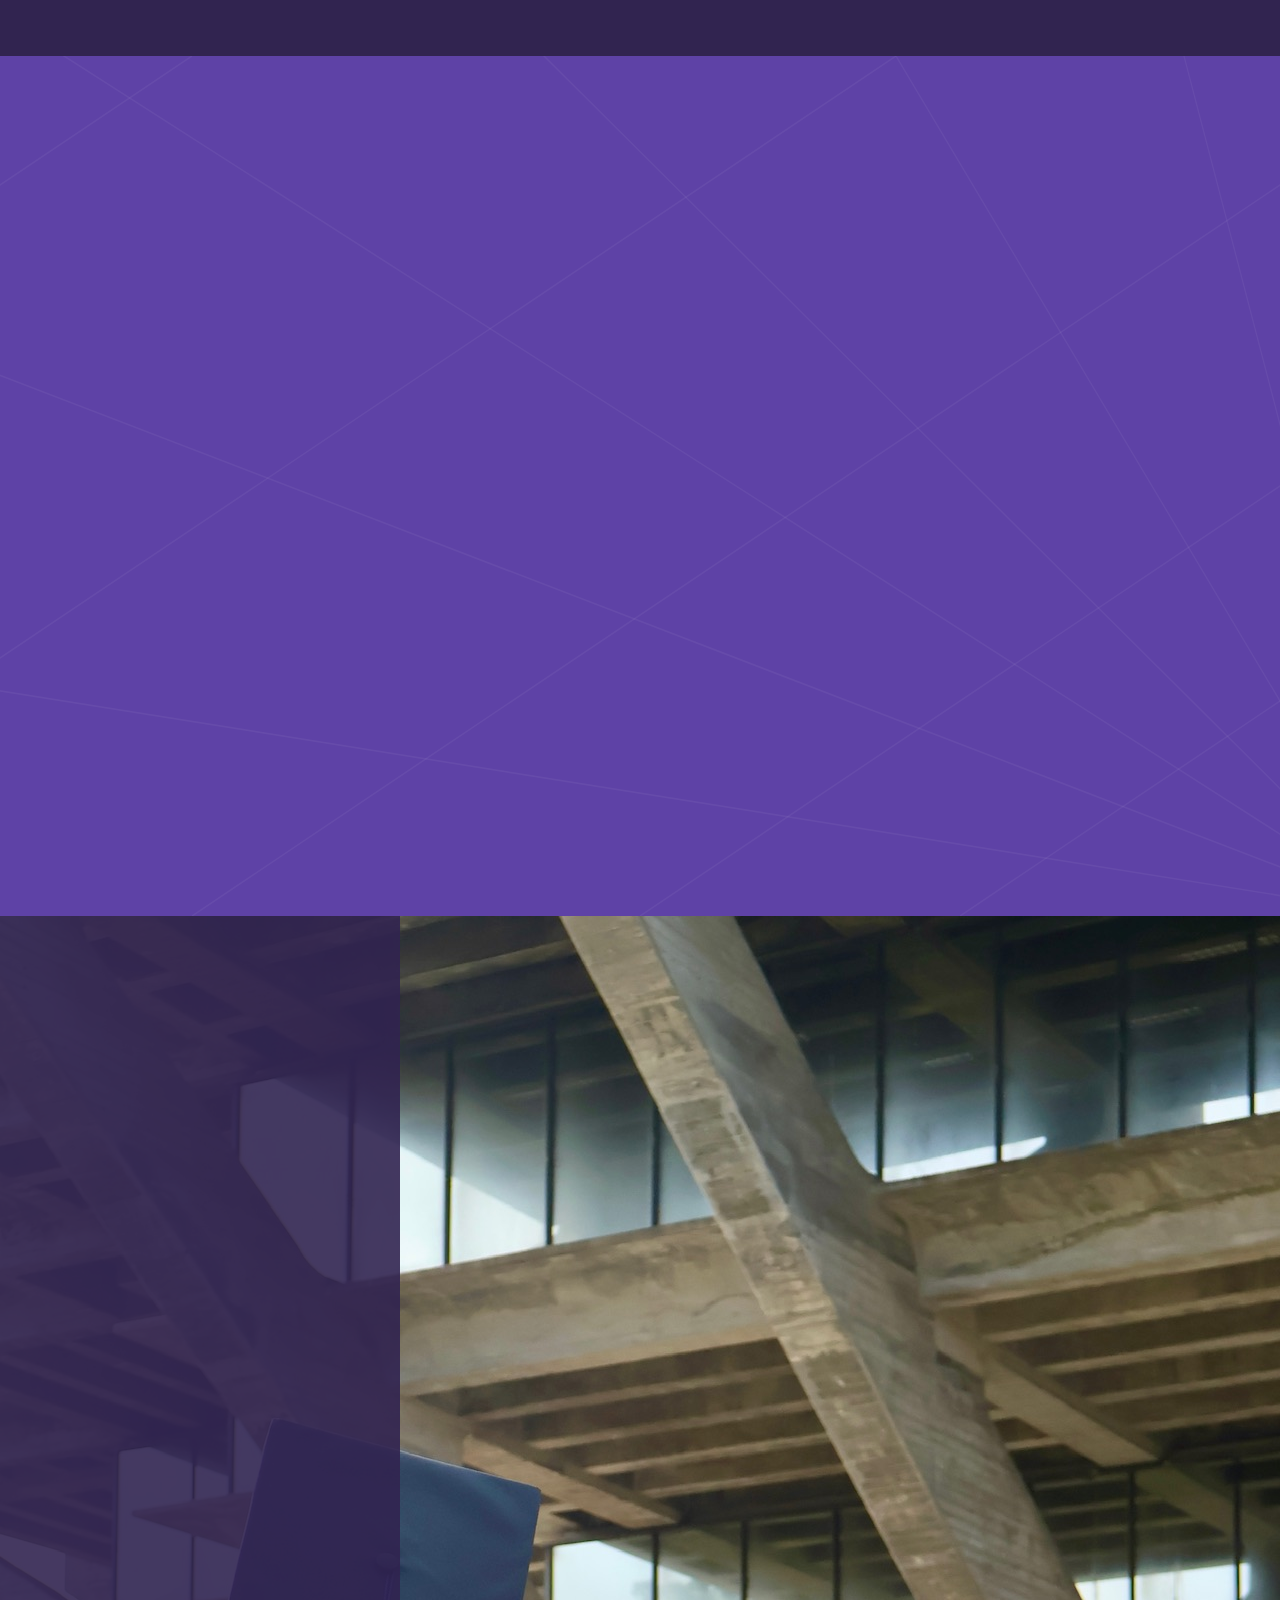
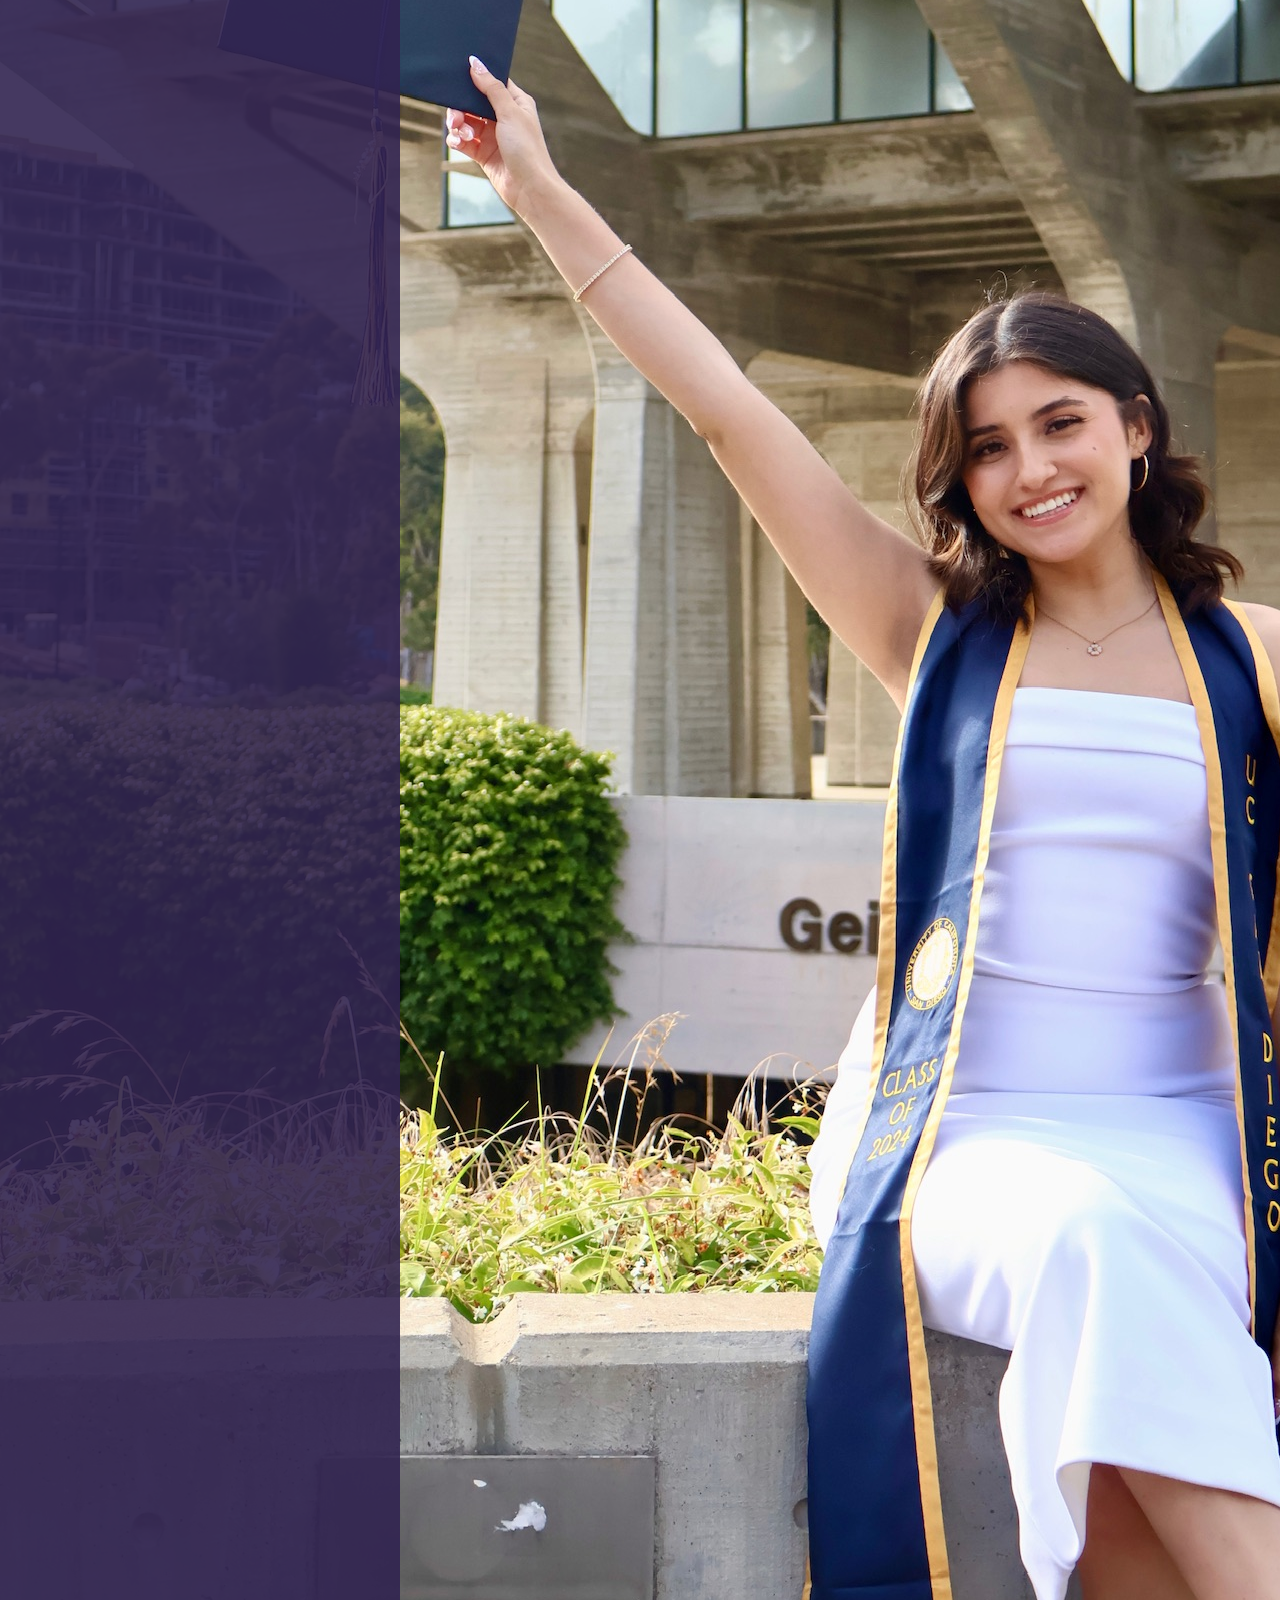
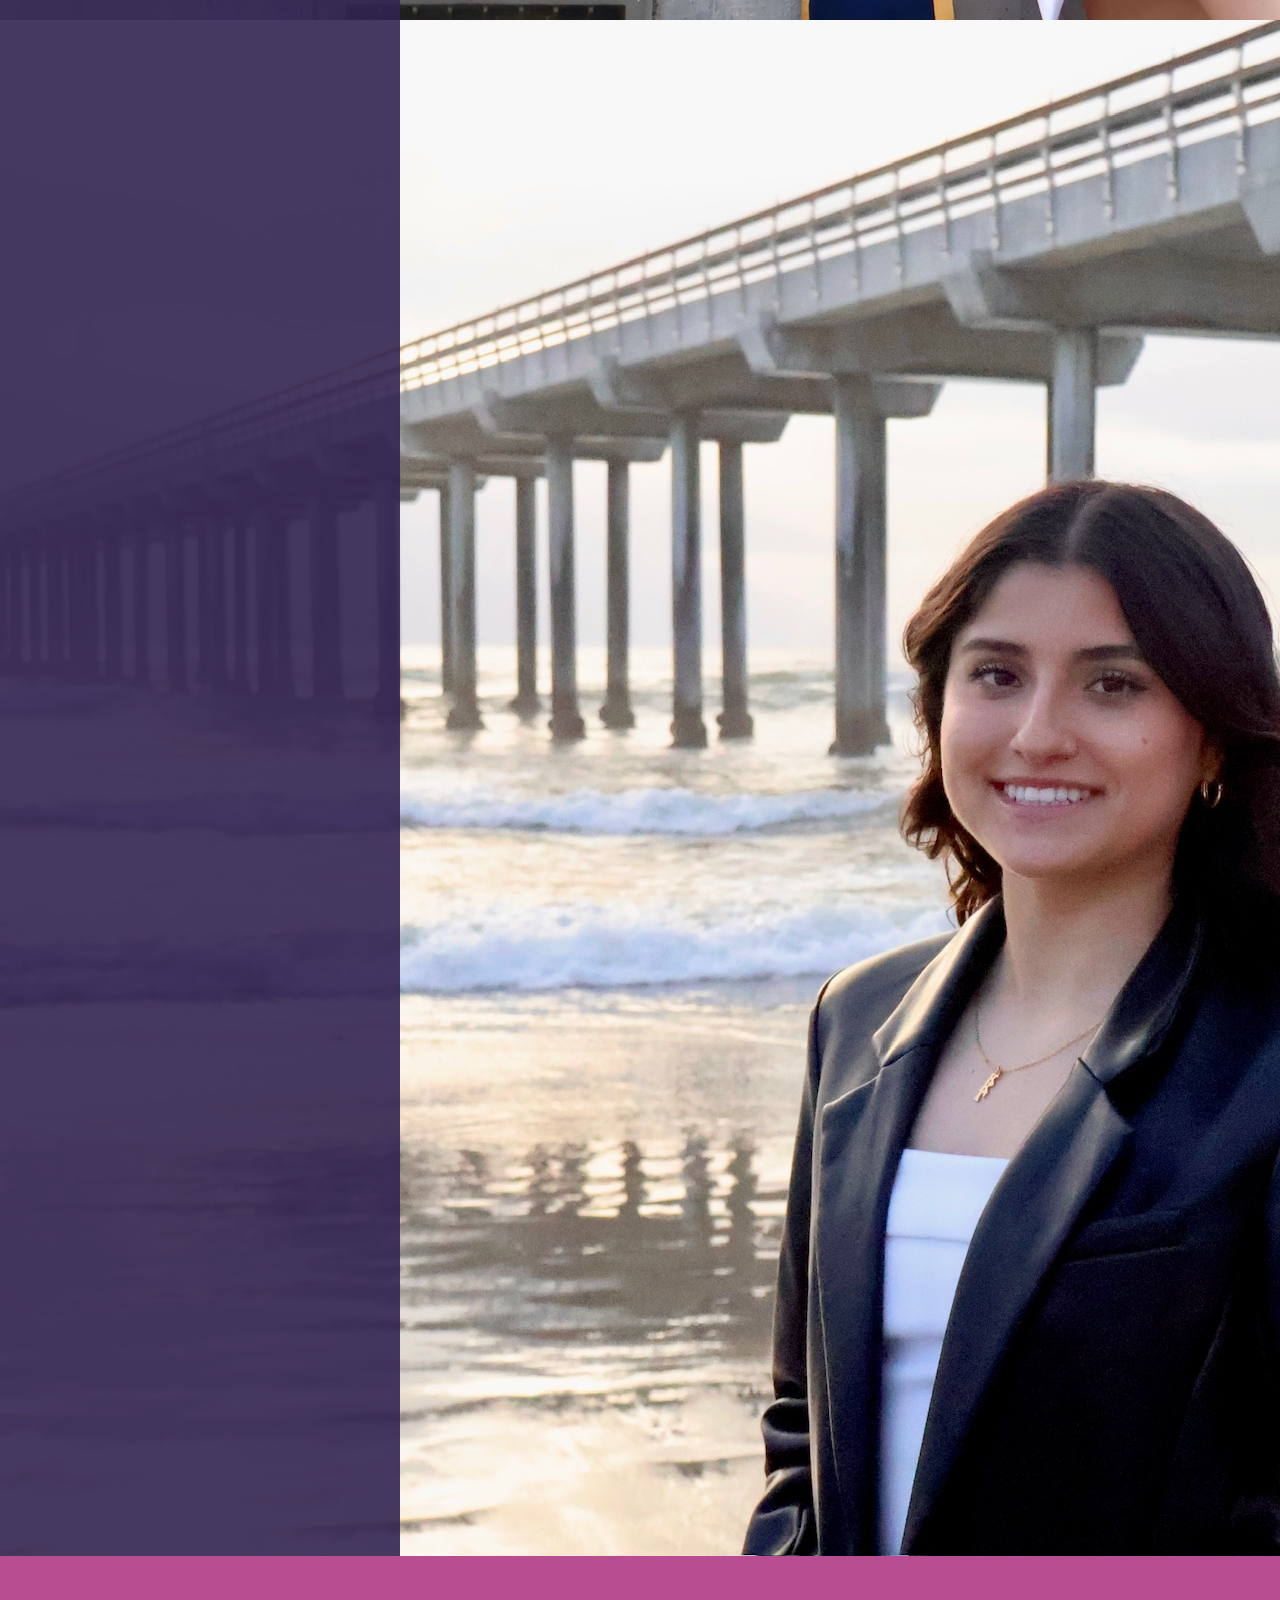
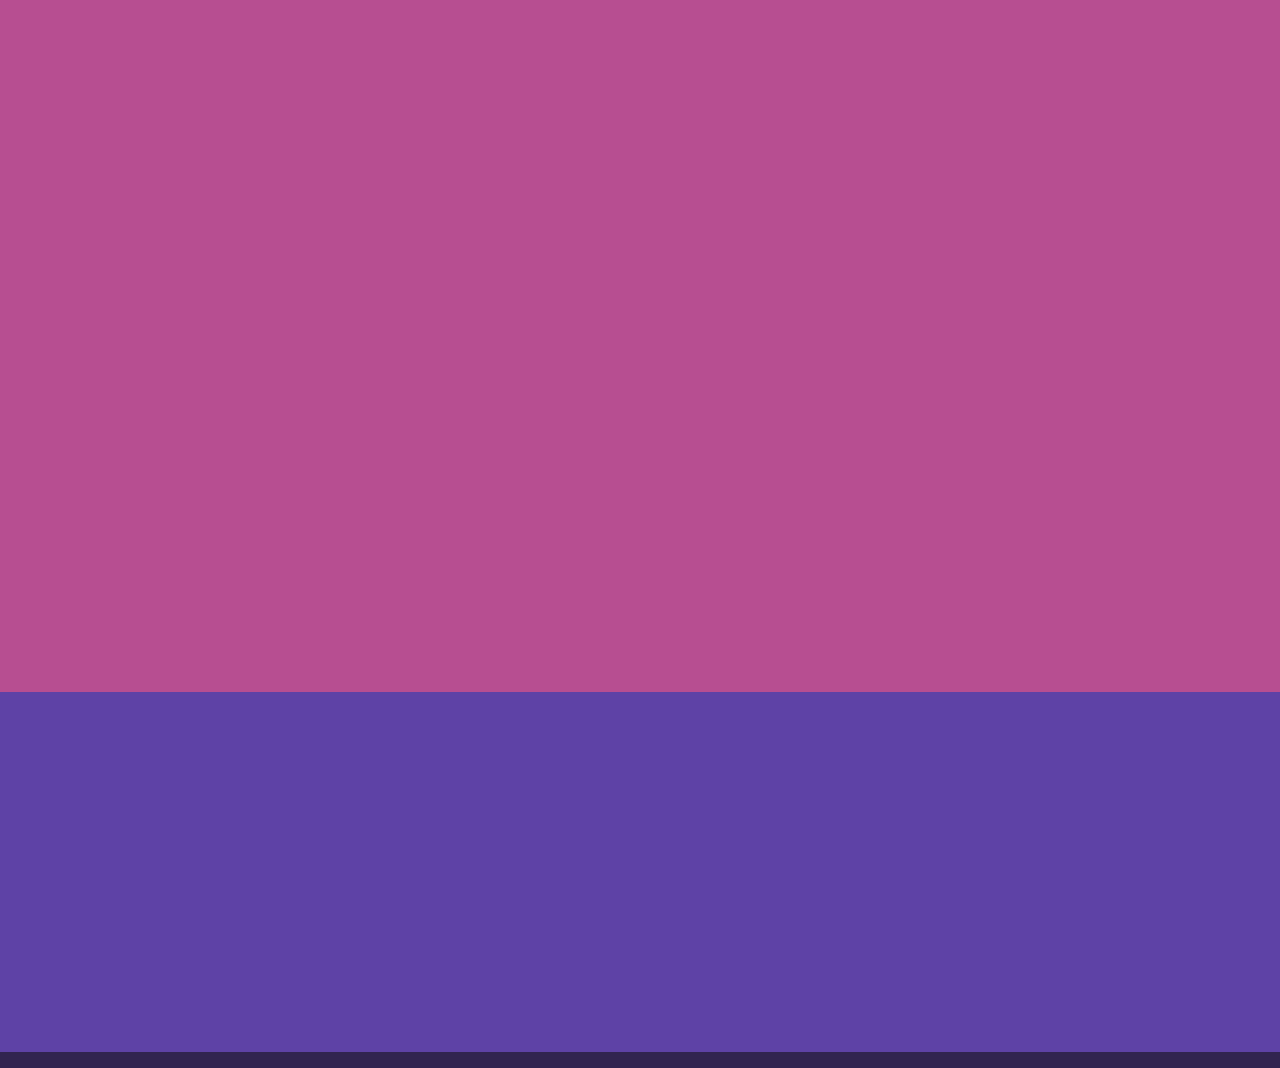
==== index.html @ 9085f6df "fixing animated bar" ====
<!DOCTYPE HTML>
<!--
	Hyperspace by HTML5 UP
	html5up.net | @ajlkn
	Free for personal and commercial use under the CCA 3.0 license (html5up.net/license)
-->
<html>
	<head>
		<title>Hyperspace by HTML5 UP</title>
		<meta charset="utf-8" />
		<meta name="viewport" content="width=device-width, initial-scale=1, user-scalable=no" />
		<link rel="stylesheet" href="assets/css/main.css" />
		<noscript><link rel="stylesheet" href="assets/css/noscript.css" /></noscript>
	</head>
	<body class="is-preload">

		<!-- Sidebar -->
			<section id="sidebar">
				<div class="inner">
					<nav>
						<ul>
							<li><a href="#intro">Hello!</a></li>
							<li><a href="#one">Get to know me!</a></li>
							<li><a href="#two">Projects</a></li>
							<li><a href="#three">Get in touch</a></li>
							
						</ul>
					</nav>
				</div>
			</section>

		<!-- Wrapper -->
			<div id="wrapper">

				<!-- Intro -->
					<!-- Intro -->
					<!-- Intro -->
					<section id="intro" class="wrapper style1 fullscreen fade-up">
						<div class="inner intro-content" style="display: flex; align-items: center; justify-content: space-between; flex-wrap: wrap;">
							<div class="intro-text" style="flex: 1; min-width: 300px; margin-right: 20px;">
								<h1 style="text-align: center; font-size: 2.5em; font-weight: bold; margin-bottom: 20px;">Melissa Santos</h1>
								<p style="font-size: 1.25em; text-align: center; margin-bottom: 20px;">Hi! I am a Software Engineer passionate about innovation and mentorship.</p>
								<blockquote style="font-style: italic; font-size: 1.1em; color: white; text-align: center; margin-bottom: 20px;">
									"The best way to predict the future is to invent it."
									<span style="display: block; font-weight: bold; margin-top: 10px;">- Alan Kay, Educator and Computing Engineer</span>
								</blockquote>
								<ul class="icons" style="display: flex; justify-content: center; gap: 20px;">
									<li><a href="https://github.com/melissaesantos" class="icon brands fa-github" target="_blank"><span class="label">GitHub</span></a></li>
									<li><a href="https://www.linkedin.com/in/melissaesantos" class="icon brands fa-linkedin-in" target="_blank"><span class="label">LinkedIn</span></a></li>

								</ul>
							</div>
							<div class="intro-image" style="flex: 1; min-width: 300px;">
								<!-- SVG Illustration from UnDraw -->
								<img src="images/coder.svg" alt="Custom Illustration" style="width: 100%; max-width: 400px; margin: 0 auto; display: block;" />
							</div>
						</div>
					</section>
					



				<!-- One -->
					<sect5ion id="one" class="wrapper style2 spotlights">
						<section>
							<a href="#" class="image"><img src="images/gradpic.JPG" alt="" data-position="center center" /></a>
							<div class="content">
								<div class="inner">
									<h2>About Me</h2>
									<p>Hello! I'm Melissa Santos, a recent graduate from UC San Diego with a B.S. in Computer Science and Mathematics.</p>
									<ul class="actions">
<!--LEARNMORE GENERIC PAGE-->
										<li><a href="AboutMe.html" class="button primary">Learn more</a></li>
									</ul>
								</div>
							</div>
						</section>
						<section>
							<a href="#" class="image"><img src="images/proff.JPG" alt="" data-position="top center" /></a>
							<div class="content">
								<div class="inner">
									<h2>Experience</h2>
									<p>All of these experiences have helped me become driven, highly-motivated and eager to pursue a career in Software Engineering.</p>
									<ul class="actions">
				<!--RESUME BUTTON HERE-->
										<!--We need to add the page where it needs to go -->
										<li><a href="action" class="button primary icon solid fa-download">Download my resume</a></li>
									</ul>
								</div>
							</div>
						</section>
						
					</section>

				<!-- Two -->
				<section id="projects" class="wrapper style3 fade-up">
					<div class="inner">
						<h1>Projects</h1>
						<p>I’m passionate about crafting innovative and user-friendly web applications that solve real-world problems. I’m always eager to explore new technologies and methodologies to stay at the forefront of web development, ensuring that my projects are built on the latest industry standards. Here are some of my recent projects:</p>
						<div class="projects-grid">
							<div class="project-box">
								<h3>CodeCards</h3>
								<div class="project-media">
									<!-- Replace with an image, SVG, or video -->
									<img src="path-to-your-image.svg" alt="CodeCards Project">
								</div>
								<h5>Next.js | React | Clerk | OpenAI API</h5>
								<!--<button class="dropdown-btn">More Details</button>-->
								<div class="dropdown-content">
									<p>FullStack SaaS application meant to help those preparing for exams and technical interviews by using AI to create custom flashcards.</p>
								</div>
							</div>
							<div class="project-box">
								<h3>UCSD ChatBot</h3>
								<div class="project-media">
									<!-- Replace with an image, SVG, or video -->
									<img src="path-to-your-image.svg" alt="UCSD ChatBot Project">
								</div>
								<h5>Next.js | React | AWS EC2 | OpenAI API</h5>
								
								<div class="dropdown-content">
									<p>Created a custom UC San Diego chatbot meant to help Tritons navigate the seas of the University.</p>
								</div>
							</div>
							<!-- Add more project boxes as needed -->
							<div class="project-box">
								<h3>UCSD ChatBot</h3>
								<div class="project-media">
									<!-- Replace with an image, SVG, or video -->
									<img src="path-to-your-image.svg" alt="UCSD ChatBot Project">
								</div>
								<h5>Next.js | React | AWS EC2 | OpenAI API</h5>
								
								<div class="dropdown-content">
									<p>Created a custom UC San Diego chatbot meant to help Tritons navigate the seas of the University.</p>
								</div>
							</div>
							<div class="project-box">
								<h3>UCSD ChatBot</h3>
								<div class="project-media">
									<!-- Replace with an image, SVG, or video -->
									<img src="path-to-your-image.svg" alt="UCSD ChatBot Project">
								</div>
								<h5>Next.js | React | AWS EC2 | OpenAI API</h5>
								
								<div class="dropdown-content">
									<p>Created a custom UC San Diego chatbot meant to help Tritons navigate the seas of the University.</p>
								</div>
							</div>
							<div class="project-box">
								<h3>UCSD ChatBot</h3>
								<div class="project-media">
									<!-- Replace with an image, SVG, or video -->
									<img src="path-to-your-image.svg" alt="UCSD ChatBot Project">
								</div>
								<h5>Next.js | React | AWS EC2 | OpenAI API</h5>
								
								<div class="dropdown-content">
									<p>Created a custom UC San Diego chatbot meant to help Tritons navigate the seas of the University.</p>
								</div>
							</div>
							<div class="project-box">
								<h3>UCSD ChatBot</h3>
								<div class="project-media">
									<!-- Replace with an image, SVG, or video -->
									<img src="path-to-your-image.svg" alt="UCSD ChatBot Project">
								</div>
								<h5>Next.js | React | AWS EC2 | OpenAI API</h5>
								
								<div class="dropdown-content">
									<p>Created a custom UC San Diego chatbot meant to help Tritons navigate the seas of the University.</p>
								</div>
							</div>
						</div>
						<ul class="actions">
							<li><a href="generic.html" class="button">Learn More</a></li>
						</ul>
					</div>
				</section>
				

				<!-- Three GITHUB AND LINKEDIN LINKS -->
					<section id="three" class="wrapper style1 fade-up">
						<div class="inner">
							<h2>Get in touch</h2> 
							<ul class="icons">
								<li><a href="https://github.com/melissaesantos" class="icon brands fa-github" target="_blank"><span class="label">GitHub</span></a></li>
								<li><a href="https://www.linkedin.com/in/your-profile" class="icon brands fa-linkedin-in" target="_blank"><span class="label">LinkedIn</span></a></li>

							
							</ul>
							
								<p>Thank you for your interest in getting in touch! <br> I value open communication and welcome any inquiries, feedback, or collaboration opportunities. Please do not hesitate
---- assets/css/main.css ----
@import url(fontawesome-all.min.css);

/*
	Hyperspace by HTML5 UP
	html5up.net | @ajlkn
	Free for personal and commercial use under the CCA 3.0 license (html5up.net/license)
*/

html, body, div, span, applet, object,
iframe, h1, h2, h3, h4, h5, h6, p, blockquote,
pre, a, abbr, acronym, address, big, cite,
code, del, dfn, em, img, ins, kbd, q, s, samp,
small, strike, strong, sub, sup, tt, var, b,
u, i, center, dl, dt, dd, ol, ul, li, fieldset,
form, label, legend, table, caption, tbody,
tfoot, thead, tr, th, td, article, aside,
canvas, details, embed, figure, figcaption,
footer, header, hgroup, menu, nav, output, ruby,
section, summary, time, mark, audio, video {
	margin: 0;
	padding: 0;
	border: 0;
	font-size: 100%;
	font: inherit;
	vertical-align: baseline;}

article, aside, details, figcaption, figure,
footer, header, hgroup, menu, nav, section {
	display: block;}

body {
	line-height: 1;
}

ol, ul {
	list-style: none;
}

blockquote, q {
	quotes: none;
}

	blockquote:before, blockquote:after, q:before, q:after {
		content: '';
		content: none;
	}

table {
	border-collapse: collapse;
	border-spacing: 0;
}

body {
	-webkit-text-size-adjust: none;
}

mark {
	background-color: transparent;
	color: inherit;
}

input::-moz-focus-inner {
	border: 0;
	padding: 0;
}

input, select, textarea {
	-moz-appearance: none;
	-webkit-appearance: none;
	-ms-appearance: none;
	appearance: none;
}

/* Basic */

	@-ms-viewport {
		width: device-width;
	}

	body {
		-ms-overflow-style: scrollbar;
	}

	@media screen and (max-width: 480px) {

		html, body {
			min-width: 320px;
		}

	}

	html {
		box-sizing: border-box;
	}

	*, *:before, *:after {
		box-sizing: inherit;
	}

	body {
		background: #312450;
	}

		body.is-preload *, body.is-preload *:before, body.is-preload *:after {
			-moz-animation: none !important;
			-webkit-animation: none !important;
			-ms-animation: none !important;
			animation: none !important;
			-moz-transition: none !important;
			-webkit-transition: none !important;
			-ms-transition: none !important;
			transition: none !important;
		}

/* Type */

	body, input, select, textarea {
		color: rgba(255, 255, 255, 0.55);
		font-family: Arial, Helvetica, sans-serif;
		font-size: 16.5pt;
		font-weight: normal;
		line-height: 1.75;
	}

		@media screen and (max-width: 1680px) {

			body, input, select, textarea {
				font-size: 13pt;
			}

		}

		@media screen and (max-width: 1280px) {

			body, input, select, textarea {
				font-size: 12pt;
			}

		}

		@media screen and (max-width: 360px) {

			body, input, select, textarea {
				font-size: 11pt;
			}

		}

	a {
		-moz-transition: color 0.2s ease, border-bottom-color 0.2s ease;
		-webkit-transition: color 0.2s ease, border-bottom-color 0.2s ease;
		-ms-transition: color 0.2s ease, border-bottom-color 0.2s ease;
		transition: color 0.2s ease, border-bottom-color 0.2s ease;
		border-bottom: dotted 1px rgba(255, 255, 255, 0.35);
		color: inherit;
		text-decoration: none;
	}

		a:hover {
			border-bottom-color: transparent;
			color: #ffffff;
		}

	strong, b {
		color: #ffffff;
		font-weight: bold;
	}

	em, i {
		font-style: italic;
	}

	p {
		margin: 0 0 2em 0;
	}

	h1, h2, h3, h4, h5, h6 {
		color: #ffffff;
		font-weight: bold;
		line-height: 1.5;
		margin: 0 0 0.5em 0;
	}

		h1 a, h2 a, h3 a, h4 a, h5 a, h6 a {
			color: inherit;
			text-decoration: none;
		}

	h1 {
		font-size: 2.75em;
	}

		h1.major {
			margin: 0 0 1.3em 0;
			position: relative;
			padding-bottom: 0.35em;
		}

			h1.major:after {
				background-image: -moz-linear-gradient(to right, #5e42a6, #b74e91);
				background-image: -webkit-linear-gradient(to right, #5e42a6, #b74e91);
				background-image: -ms-linear-gradient(to right, #5e42a6, #b74e91);
				background-image: linear-gradient(to right, #5e42a6, #b74e91);
				-moz-transition: max-width 0.2s ease;
				-webkit-transition: max-width 0.2s ease;
				-ms-transition: max-width 0.2s ease;
				transition: max-width 0.2s ease;
				border-radius: 0.2em;
				bottom: 0;
				content: '';
				height: 0.05em;
				position: absolute;
				right: 0;
				width: 100%;
			}

	h2 {
		font-size: 1.75em;
	}

	h3 {
		font-size: 1.1em;
	}

	h4 {
		font-size: 1em;
	}

	h5 {
		font-size: 0.8em;
	}

	h6 {
		font-size: 0.6em;
	}

	@media screen and (max-width: 736px) {

		h1 {
			font-size: 2em;
		}

		h2 {
			font-size: 1.25em;
		}

		h3 {
			font-size: 1em;
		}

		h4 {
			font-size: 0.8em;
		}

		h5 {
			font-size: 0.6em;
		}

		h6 {
			font-size: 0.6em;
		}

	}

	sub {
		font-size: 0.8em;
		position: relative;
		top: 0.5em;
	}

	sup {
		font-size: 0.8em;
		position: relative;
		top: -0.5em;
	}

	blockquote {
		border-left: solid 4px rgba(255, 255, 255, 0.15);
		font-style: italic;
		margin: 0 0 2em 0;
		padding: 0.5em 0 0.5em 2em;
	}

	code {
		background: rgba(255, 255, 255, 0.05);
		border-radius: 0.25em;
		border: solid 1px rgba(255, 255, 255, 0.15);
		font-family: "Courier New", monospace;
		font-size: 0.9em;
		margin: 0 0.25em;
		padding: 0.25em 0.65em;
	}

	pre {
		-webkit-overflow-scrolling: touch;
		font-family: "Courier New", monospace;
		font-size: 0.9em;
		margin: 0 0 2em 0;
	}

		pre code {
			display: block;
			line-height: 1.75em;
			padding: 1em 1.5em;
			overflow-x: auto;
		}

	hr {
		border: 0;
		border-bottom: solid 1px rgba(255, 255, 255, 0.15);
		margin: 2em 0;
	}

		hr.major {
			margin: 3em 0;
		}

	.align-left {
		text-align: left;
	}

	.align-center {
		text-align: center;
	}

	.align-right {
		text-align: right;
	}

/* Row */

	.row {
		display: flex;
		flex-wrap: wrap;
		box-sizing: border-box;
		align-items: stretch;
	}

		.row > * {
			box-sizing: border-box;
		}

		.row.gtr-uniform > * > :last-child {
			margin-bottom: 0;
		}

		.row.aln-left {
			justify-content: flex-start;
		}

		.row.aln-center {
			justify-content: center;
		}

		.row.aln-right {
			justify-content: flex-end;
		}

		.row.aln-top {
			align-items: flex-start;
		}

		.row.aln-middle {
			align-items: center;
		}

		.row.aln-bottom {
			align-items: flex-end;
		}

		.row > .imp {
			order: -1;
		}

		.row > .col-1 {
			width: 8.33333%;
		}

		.row > .off-1 {
			margin-left: 8.33333%;
		}

		.row > .col-2 {
			width: 16.66667%;
		}

		.row > .off-2 {
			margin-left: 16.66667%;
		}

		.row > .col-3 {
			width: 25%;
		}

		.row > .off-3 {
			margin-left: 25%;
		}

		.row > .col-4 {
			width: 33.33333%;
		}

		.row > .off-4 {
			margin-left: 33.33333%;
		}

		.row > .col-5 {
			width: 41.66667%;
		}

		.row > .off-5 {
			margin-left: 41.66667%;
		}

		.row > .col-6 {
			width: 50%;
		}

		.row > .off-6 {
			margin-left: 50%;
		}

		.row > .col-7 {
			width: 58.33333%;
		}

		.row > .off-7 {
			margin-left: 58.33333%;
		}

		.row > .col-8 {
			width: 66.66667%;
		}

		.row > .off-8 {
			margin-left: 66.66667%;
		}

		.row > .col-9 {
			width: 75%;
		}

		.row > .off-9 {
			margin-left: 75%;
		}

		.row > .col-10 {
			width: 83.33333%;
		}

		.row > .off-10 {
			margin-left: 83.33333%;
		}

		.row > .col-11 {
			width: 91.66667%;
		}

		.row > .off-11 {
			margin-left: 91.66667%;
		}

		.row > .col-12 {
			width: 100%;
		}

		.row > .off-12 {
			margin-left: 100%;
		}

		.row.gtr-0 {
			margin-top: 0;
			margin-left: 0em;
		}

			.row.gtr-0 > * {
				padding: 0 0 0 0em;
			}

			.row.gtr-0.gtr-uniform {
				margin-top: 0em;
			}

				.row.gtr-0.gtr-uniform > * {
					padding-top: 0em;
				}

		.row.gtr-25 {
			margin-top: 0;
			margin-left: -0.375em;
		}

			.row.gtr-25 > * {
				padding: 0 0 0 0.375em;
			}

			.row.gtr-25.gtr-uniform {
				margin-top: -0.375em;
			}

				.row.gtr-25.gtr-uniform > * {
					padding-top: 0.375em;
				}

		.row.gtr-50 {
			margin-top: 0;
			margin-left: -0.75em;
		}

			.row.gtr-50 > * {
				padding: 0 0 0 0.75em;
			}

			.row.gtr-50.gtr-uniform {
				margin-top: -0.75em;
			}

				.row.gtr-50.gtr-uniform > * {
					padding-top: 0.75em;
				}

		.row {
			margin-top: 0;
			margin-left: -1.5em;
		}

			.row > * {
				padding: 0 0 0 1.5em;
			}

			.row.gtr-uniform {
				margin-top: -1.5em;
			}

				.row.gtr-uniform > * {
					padding-top: 1.5em;
				}

		.row.gtr-150 {
			margin-top: 0;
			margin-left: -2.25em;
		}

			.row.gtr-150 > * {
				padding: 0 0 0 2.25em;
			}

			.row.gtr-150.gtr-uniform {
				margin-top: -2.25em;
			}

				.row.gtr-150.gtr-uniform > * {
					padding-top: 2.25em;
				}

		.row.gtr-200 {
			margin-top: 0;
			margin-left: -3em;
		}

			.row.gtr-200 > * {
				padding: 0 0 0 3em;
			}

			.row.gtr-200.gtr-uniform {
				margin-top: -3em;
			}

				.row.gtr-200.gtr-uniform > * {
					padding-top: 3em;
				}

		@media screen and (max-width: 1680px) {

			.row {
				display: flex;
				flex-wrap: wrap;
				box-sizing: border-box;
				align-items: stretch;
			}

				.row > * {
					box-sizing: border-box;
				}

				.row.gtr-uniform > * > :last-child {
					margin-bottom: 0;
				}

				.row.aln-left {
					justify-content: flex-start;
				}

				.row.aln-center {
					justify-content: center;
				}

				.row.aln-right {
					justify-content: flex-end;
				}

				.row.aln-top {
					align-items: flex-start;
				}

				.row.aln-middle {
					align-items: center;
				}

				.row.aln-bottom {
					align-items: flex-end;
				}

				.row > .imp-xlarge {
					order: -1;
				}

				.row > .col-1-xlarge {
					width: 8.33333%;
				}

				.row > .off-1-xlarge {
					margin-left: 8.33333%;
				}

				.row > .col-2-xlarge {
					width: 16.66667%;
				}

				.row > .off-2-xlarge {
					margin-left: 16.66667%;
				}

				.row > .col-3-xlarge {
					width: 25%;
				}

				.row > .off-3-xlarge {
					margin-left: 25%;
				}

				.row > .col-4-xlarge {
					width: 33.33333%;
				}

				.row > .off-4-xlarge {
					margin-left: 33.33333%;
				}

				.row > .col-5-xlarge {
					width: 41.66667%;
				}

				.row > .off-5-xlarge {
					margin-left: 41.66667%;
				}

				.row > .col-6-xlarge {
					width: 50%;
				}

				.row > .off-6-xlarge {
					margin-left: 50%;
				}

				.row > .col-7-xlarge {
					width: 58.33333%;
				}

				.row > .off-7-xlarge {
					margin-left: 58.33333%;
				}

				.row > .col-8-xlarge {
					width: 66.66667%;
				}

				.row > .off-8-xlarge {
					margin-left: 66.66667%;
				}

				.row > .col-9-xlarge {
					width: 75%;
				}

				.row > .off-9-xlarge {
					margin-left: 75%;
				}

				.row > .col-10-xlarge {
					width: 83.33333%;
				}

				.row > .off-10-xlarge {
					margin-left: 83.33333%;
				}

				.row > .col-11-xlarge {
					width: 91.66667%;
				}

				.row > .off-11-xlarge {
					margin-left: 91.66667%;
				}

				.row > .col-12-xlarge {
					width: 100%;
				}

				.row > .off-12-xlarge {
					margin-left: 100%;
				}

				.row.gtr-0 {
					margin-top: 0;
					margin-left: 0em;
				}

					.row.gtr-0 > * {
						padding: 0 0 0 0em;
					}

					.row.gtr-0.gtr-uniform {
						margin-top: 0em;
					}

						.row.gtr-0.gtr-uniform > * {
							padding-top: 0em;
						}

				.row.gtr-25 {
					margin-top: 0;
					margin-left: -0.375em;
				}

					.row.gtr-25 > * {
						padding: 0 0 0 0.375em;
					}

					.row.gtr-25.gtr-uniform {
						margin-top: -0.375em;
					}

						.row.gtr-25.gtr-uniform > * {
							padding-top: 0.375em;
						}

				.row.gtr-50 {
					margin-top: 0;
					margin-left: -0.75em;
				}

					.row.gtr-50 > * {
						padding: 0 0 0 0.75em;
					}

					.row.gtr-50.gtr-uniform {
						margin-top: -0.75em;
					}

						.row.gtr-50.gtr-uniform > * {
							padding-top: 0.75em;
						}

				.row {
					margin-top: 0;
					margin-left: -1.5em;
				}

					.row > * {
						padding: 0 0 0 1.5em;
					}

					.row.gtr-uniform {
						margin-top: -1.5em;
					}

						.row.gtr-uniform > * {
							padding-top: 1.5em;
						}

				.row.gtr-150 {
					margin-top: 0;
					margin-left: -2.25em;
				}

					.row.gtr-150 > * {
						padding: 0 0 0 2.25em;
					}

					.row.gtr-150.gtr-uniform {
						margin-top: -2.25em;
					}

						.row.gtr-150.gtr-uniform > * {
							padding-top: 2.25em;
						}

				.row.gtr-200 {
					margin-top: 0;
					margin-left: -3em;
				}

					.row.gtr-200 > * {
						padding: 0 0 0 3em;
					}

					.row.gtr-200.gtr-uniform {
						margin-top: -3em;
					}

						.row.gtr-200.gtr-uniform > * {
							padding-top: 3em;
						}

		}

		@media screen and (max-width: 1280px) {

			.row {
				display: flex;
				flex-wrap: wrap;
				box-sizing: border-box;
				align-items: stretch;
			}

				.row > * {
					box-sizing: border-box;
				}

				.row.gtr-uniform > * > :last-child {
					margin-bottom: 0;
				}

				.row.aln-left {
					justify-content: flex-start;
				}

				.row.aln-center {
					justify-content: center;
				}

				.row.aln-right {
					justify-content: flex-end;
				}

				.row.aln-top {
					align-items: flex-start;
				}

				.row.aln-middle {
					align-items: center;
				}

				.row.aln-bottom {
					align-items: flex-end;
				}

				.row > .imp-large {
					order: -1;
				}

				.row > .col-1-large {
					width: 8.33333%;
				}

				.row > .off-1-large {
					margin-left: 8.33333%;
				}

				.row > .col-2-large {
					width: 16.66667%;
				}

				.row > .off-2-large {
					margin-left: 16.66667%;
				}

				.row > .col-3-large {
					width: 25%;
				}

				.row > .off-3-large {
					margin-left: 25%;
				}

				.row > .col-4-large {
					width: 33.33333%;
				}

				.row > .off-4-large {
					margin-left: 33.33333%;
				}

				.row > .col-5-large {
					width: 41.66667%;
				}

				.row > .off-5-large {
					margin-left: 41.66667%;
				}

				.row > .col-6-large {
					width: 50%;
				}

				.row > .off-6-large {
					margin-left: 50%;
				}

				.row > .col-7-large {
					width: 58.33333%;
				}

				.row > .off-7-large {
					margin-left: 58.33333%;
				}

				.row > .col-8-large {
					width: 66.66667%;
				}

				.row > .off-8-large {
					margin-left: 66.66667%;
				}

				.row > .col-9-large {
					width: 75%;
				}

				.row > .off-9-large {
					margin-left: 75%;
				}

				.row > .col-10-large {
					width: 83.33333%;
				}

				.row > .off-10-large {
					margin-left: 83.33333%;
				}

				.row > .col-11-large {
					width: 91.66667%;
				}

				.row > .off-11-large {
					margin-left: 91.66667%;
				}

				.row > .col-12-large {
					width: 100%;
				}

				.row > .off-12-large {
					margin-left: 100%;
				}

				.row.gtr-0 {
					margin-top: 0;
					margin-left: 0em;
				}

					.row.gtr-0 > * {
						padding: 0 0 0 0em;
					}

					.row.gtr-0.gtr-uniform {
						margin-top: 0em;
					}

						.row.gtr-0.gtr-uniform > * {
							padding-top: 0em;
						}

				.row.gtr-25 {
					margin-top: 0;
					margin-left: -0.375em;
				}

					.row.gtr-25 > * {
						padding: 0 0 0 0.375em;
					}

					.row.gtr-25.gtr-uniform {
						margin-top: -0.375em;
					}

						.row.gtr-25.gtr-uniform > * {
							padding-top: 0.375em;
						}

				.row.gtr-50 {
					margin-top: 0;
					margin-left: -0.75em;
				}

					.row.gtr-50 > * {
						padding: 0 0 0 0.75em;
					}

					.row.gtr-50.gtr-uniform {
						margin-top: -0.75em;
					}

						.row.gtr-50.gtr-uniform > * {
							padding-top: 0.75em;
						}

				.row {
					margin-top: 0;
					margin-left: -1.5em;
				}

					.row > * {
						padding: 0 0 0 1.5em;
					}

					.row.gtr-uniform {
						margin-top: -1.5em;
					}

						.row.gtr-uniform > * {
							padding-top: 1.5em;
						}

				.row.gtr-150 {
					margin-top: 0;
					margin-left: -2.25em;
				}

					.row.gtr-150 > * {
						padding: 0 0 0 2.25em;
					}

					.row.gtr-150.gtr-uniform {
						margin-top: -2.25em;
					}

						.row.gtr-150.gtr-uniform > * {
							padding-top: 2.25em;
						}

				.row.gtr-200 {
					margin-top: 0;
					margin-left: -3em;
				}

					.row.gtr-200 > * {
						padding: 0 0 0 3em;
					}

					.row.gtr-200.gtr-uniform {
						margin-top: -3em;
					}

						.row.gtr-200.gtr-uniform > * {
							padding-top: 3em;
						}

		}

		@media screen and (max-width: 980px) {

			.row {
				display: flex;
				flex-wrap: wrap;
				box-sizing: border-box;
				align-items: stretch;
			}

				.row > * {
					box-sizing: border-box;
				}

				.row.gtr-uniform > * > :last-child {
					margin-bottom: 0;
				}

				.row.aln-left {
					justify-content: flex-start;
				}

				.row.aln-center {
					justify-content: center;
				}

				.row.aln-right {
					justify-content: flex-end;
				}

				.row.aln-top {
					align-items: flex-start;
				}

				.row.aln-middle {
					align-items: center;
				}

				.row.aln-bottom {
					align-items: flex-end;
				}

				.row > .imp-medium {
					order: -1;
				}

				.row > .col-1-medium {
					width: 8.33333%;
				}

				.row > .off-1-medium {
					margin-left: 8.33333%;
				}

				.row > .col-2-medium {
					width: 16.66667%;
				}

				.row > .off-2-medium {
					margin-left: 16.66667%;
				}

				.row > .col-3-medium {
					width: 25%;
				}

				.row > .off-3-medium {
					margin-left: 25%;
				}

				.row > .col-4-medium {
					width: 33.33333%;
				}

				.row > .off-4-medium {
					margin-left: 33.33333%;
				}

				.row > .col-5-medium {
					width: 41.66667%;
				}

				.row > .off-5-medium {
					margin-left: 41.66667%;
				}

				.row > .col-6-medium {
					width: 50%;
				}

				.row > .off-6-medium {
					margin-left: 50%;
				}

				.row > .col-7-medium {
					width: 58.33333%;
				}

				.row > .off-7-medium {
					margin-left: 58.33333%;
				}

				.row > .col-8-medium {
					width: 66.66667%;
				}

				.row > .off-8-medium {
					margin-left: 66.66667%;
				}

				.row > .col-9-medium {
					width: 75%;
				}

				.row > .off-9-medium {
					margin-left: 75%;
				}

				.row > .col-10-medium {
					width: 83.33333%;
				}

				.row > .off-10-medium {
					margin-left: 83.33333%;
				}

				.row > .col-11-medium {
					width: 91.66667%;
				}

				.row > .off-11-medium {
					margin-left: 91.66667%;
				}

				.row > .col-12-medium {
					width: 100%;
				}

				.row > .off-12-medium {
					margin-left: 100%;
				}

				.row.gtr-0 {
					margin-top: 0;
					margin-left: 0em;
				}

					.row.gtr-0 > * {
						padding: 0 0 0 0em;
					}

					.row.gtr-0.gtr-uniform {
						margin-top: 0em;
					}

						.row.gtr-0.gtr-uniform > * {
							padding-top: 0em;
						}

				.row.gtr-25 {
					margin-top: 0;
					margin-left: -0.375em;
				}

					.row.gtr-25 > * {
						padding: 0 0 0 0.375em;
					}

					.row.gtr-25.gtr-uniform {
						margin-top: -0.375em;
					}

						.row.gtr-25.gtr-uniform > * {
							padding-top: 0.375em;
						}

				.row.gtr-50 {
					margin-top: 0;
					margin-left: -0.75em;
				}

					.row.gtr-50 > * {
						padding: 0 0 0 0.75em;
					}

					.row.gtr-50.gtr-uniform {
						margin-top: -0.75em;
					}

						.row.gtr-50.gtr-uniform > * {
							padding-top: 0.75em;
						}

				.row {
					margin-top: 0;
					margin-left: -1.5em;
				}

					.row > * {
						padding: 0 0 0 1.5em;
					}

					.row.gtr-uniform {
						margin-top: -1.5em;
					}

						.row.gtr-uniform > * {
							padding-top: 1.5em;
						}

				.row.gtr-150 {
					margin-top: 0;
					margin-left: -2.25em;
				}

					.row.gtr-150 > * {
						padding: 0 0 0 2.25em;
					}

					.row.gtr-150.gtr-uniform {
						margin-top: -2.25em;
					}

						.row.gtr-150.gtr-uniform > * {
							padding-top: 2.25em;
						}

				.row.gtr-200 {
					margin-top: 0;
					margin-left: -3em;
				}

					.row.gtr-200 > * {
						padding: 0 0 0 3em;
					}

					.row.gtr-200.gtr-uniform {
						margin-top: -3em;
					}

						.row.gtr-200.gtr-uniform > * {
							padding-top: 3em;
						}

		}

		@media screen and (max-width: 736px) {

			.row {
				display: flex;
				flex-wrap: wrap;
				box-sizing: border-box;
				align-items: stretch;
			}

				.row > * {
					box-sizing: border-box;
				}

				.row.gtr-uniform > * > :last-child {
					margin-bottom: 0;
				}

				.row.aln-left {
					justify-content: flex-start;
				}

				.row.aln-center {
					justify-content: center;
				}

				.row.aln-right {
					justify-content: flex-end;
				}

				.row.aln-top {
					align-items: flex-start;
				}

				.row.aln-middle {
					align-items: center;
				}

				.row.aln-bottom {
					align-items: flex-end;
				}

				.row > .imp-small {
					order: -1;
				}

				.row > .col-1-small {
					width: 8.33333%;
				}

				.row > .off-1-small {
					margin-left: 8.33333%;
				}

				.row > .col-2-small {
					width: 16.66667%;
				}

				.row > .off-2-small {
					margin-left: 16.66667%;
				}

				.row > .col-3-small {
					width: 25%;
				}

				.row > .off-3-small {
					margin-left: 25%;
				}

				.row > .col-4-small {
					width: 33.33333%;
				}

				.row > .off-4-small {
					margin-left: 33.33333%;
				}

				.row > .col-5-small {
					width: 41.66667%;
				}

				.row > .off-5-small {
					margin-left: 41.66667%;
				}

				.row > .col-6-small {
					width: 50%;
				}

				.row > .off-6-small {
					margin-left: 50%;
				}

				.row > .col-7-small {
					width: 58.33333%;
				}

				.row > .off-7-small {
					margin-left: 58.33333%;
				}

				.row > .col-8-small {
					width: 66.66667%;
				}

				.row > .off-8-small {
					margin-left: 66.66667%;
				}

				.row > .col-9-small {
					width: 75%;
				}

				.row > .off-9-small {
					margin-left: 75%;
				}

				.row > .col-10-small {
					width: 83.33333%;
				}

				.row > .off-10-small {
					margin-left: 83.33333%;
				}

				.row > .col-11-small {
					width: 91.66667%;
				}

				.row > .off-11-small {
					margin-left: 91.66667%;
				}

				.row > .col-12-small {
					width: 100%;
				}

				.row > .off-12-small {
					margin-left: 100%;
				}

				.row.gtr-0 {
					margin-top: 0;
					margin-left: 0em;
				}

					.row.gtr-0 > * {
						padding: 0 0 0 0em;
					}

					.row.gtr-0.gtr-uniform {
						margin-top: 0em;
					}

						.row.gtr-0.gtr-uniform > * {
							padding-top: 0em;
						}

				.row.gtr-25 {
					margin-top: 0;
					margin-left: -0.375em;
				}

					.row.gtr-25 > * {
						padding: 0 0 0 0.375em;
					}

					.row.gtr-25.gtr-uniform {
						margin-top: -0.375em;
					}

						.row.gtr-25.gtr-uniform > * {
							padding-top: 0.375em;
						}

				.row.gtr-50 {
					margin-top: 0;
					margin-left: -0.75em;
				}

					.row.gtr-50 > * {
						padding: 0 0 0 0.75em;
					}

					.row.gtr-50.gtr-uniform {
						margin-top: -0.75em;
					}

						.row.gtr-50.gtr-uniform > * {
							padding-top: 0.75em;
						}

				.row {
					margin-top: 0;
					margin-left: -1.5em;
				}

					.row > * {
						padding: 0 0 0 1.5em;
					}

					.row.gtr-uniform {
						margin-top: -1.5em;
					}

						.row.gtr-uniform > * {
							padding-top: 1.5em;
						}

				.row.gtr-150 {
					margin-top: 0;
					margin-left: -2.25em;
				}

					.row.gtr-150 > * {
						padding: 0 0 0 2.25em;
					}

					.row.gtr-150.gtr-uniform {
						margin-top: -2.25em;
					}

						.row.gtr-150.gtr-uniform > * {
							padding-top: 2.25em;
						}

				.row.gtr-200 {
					margin-top: 0;
					margin-left: -3em;
				}

					.row.gtr-200 > * {
						padding: 0 0 0 3em;
					}

					.row.gtr-200.gtr-uniform {
						margin-top: -3em;
					}

						.row.gtr-200.gtr-uniform > * {
							padding-top: 3em;
						}

		}

		@media screen and (max-width: 480px) {

			.row {
				display: flex;
				flex-wrap: wrap;
				box-sizing: border-box;
				align-items: stretch;
			}

				.row > * {
					box-sizing: border-box;
				}

				.row.gtr-uniform > * > :last-child {
					margin-bottom: 0;
				}

				.row.aln-left {
					justify-content: flex-start;
				}

				.row.aln-center {
					justify-content: center;
				}

				.row.aln-right {
					justify-content: flex-end;
				}

				.row.aln-top {
					align-items: flex-start;
				}

				.row.aln-middle {
					align-items: center;
				}

				.row.aln-bottom {
					align-items: flex-end;
				}

				.row > .imp-xsmall {
					order: -1;
				}

				.row > .col-1-xsmall {
					width: 8.33333%;
				}

				.row > .off-1-xsmall {
					margin-left: 8.33333%;
				}

				.row > .col-2-xsmall {
					width: 16.66667%;
				}

				.row > .off-2-xsmall {
					margin-left: 16.66667%;
				}

				.row > .col-3-xsmall {
					width: 25%;
				}

				.row > .off-3-xsmall {
					margin-left: 25%;
				}

				.row > .col-4-xsmall {
					width: 33.33333%;
				}

				.row > .off-4-xsmall {
					margin-left: 33.33333%;
				}

				.row > .col-5-xsmall {
					width: 41.66667%;
				}

				.row > .off-5-xsmall {
					margin-left: 41.66667%;
				}

				.row > .col-6-xsmall {
					width: 50%;
				}

				.row > .off-6-xsmall {
					margin-left: 50%;
				}

				.row > .col-7-xsmall {
					width: 58.33333%;
				}

				.row > .off-7-xsmall {
					margin-left: 58.33333%;
				}

				.row > .col-8-xsmall {
					width: 66.66667%;
				}

				.row > .off-8-xsmall {
					margin-left: 66.66667%;
				}

				.row > .col-9-xsmall {
					width: 75%;
				}

				.row > .off-9-xsmall {
					margin-left: 75%;
				}

				.row > .col-10-xsmall {
					width: 83.33333%;
				}

				.row > .off-10-xsmall {
					margin-left: 83.33333%;
				}

				.row > .col-11-xsmall {
					width: 91.66667%;
				}

				.row > .off-11-xsmall {
					margin-left: 91.66667%;
				}

				.row > .col-12-xsmall {
					width: 100%;
				}

				.row > .off-12-xsmall {
					margin-left: 100%;
				}

				.row.gtr-0 {
					margin-top: 0;
					margin-left: 0em;
				}

					.row.gtr-0 > * {
						padding: 0 0 0 0em;
					}

					.row.gtr-0.gtr-uniform {
						margin-top: 0em;
					}

						.row.gtr-0.gtr-uniform > * {
							padding-top: 0em;
						}

				.row.gtr-25 {
					margin-top: 0;
					margin-left: -0.375em;
				}

					.row.gtr-25 > * {
						padding: 0 0 0 0.375em;
					}

					.row.gtr-25.gtr-uniform {
						margin-top: -0.375em;
					}

						.row.gtr-25.gtr-uniform > * {
							padding-top: 0.375em;
						}

				.row.gtr-50 {
					margin-top: 0;
					margin-left: -0.75em;
				}

					.row.gtr-50 > * {
						padding: 0 0 0 0.75em;
					}

					.row.gtr-50.gtr-uniform {
						margin-top: -0.75em;
					}

						.row.gtr-50.gtr-uniform > * {
							padding-top: 0.75em;
						}

				.row {
					margin-top: 0;
					margin-left: -1.5em;
				}

					.row > * {
						padding: 0 0 0 1.5em;
					}

					.row.gtr-uniform {
						margin-top: -1.5em;
					}

						.row.gtr-uniform > * {
							padding-top: 1.5em;
						}

				.row.gtr-150 {
					margin-top: 0;
					margin-left: -2.25em;
				}

					.row.gtr-150 > * {
						padding: 0 0 0 2.25em;
					}

					.row.gtr-150.gtr-uniform {
						margin-top: -2.25em;
					}

						.row.gtr-150.gtr-uniform > * {
							padding-top: 2.25em;
						}

				.row.gtr-200 {
					margin-top: 0;
					margin-left: -3em;
				}

					.row.gtr-200 > * {
						padding: 0 0 0 3em;
					}

					.row.gtr-200.gtr-uniform {
						margin-top: -3em;
					}

						.row.gtr-200.gtr-uniform > * {
							padding-top: 3em;
						}

		}

/* Box */

	.box {
		border-radius: 0.25em;
		border: solid 1px rgba(255, 255, 255, 0.15);
		margin-bottom: 2em;
		padding: 1.5em;
	}

		.box > :last-child,
		.box > :last-child > :last-child,
		.box > :last-child > :last-child > :last-child {
			margin-bottom: 0;
		}

		.box.alt {
			border: 0;
			border-radius: 0;
			padding: 0;
		}

/* Button */

	input[type="submit"],
	input[type="reset"],
	input[type="button"],
	button,
	.button {
		-moz-appearance: none;
		-webkit-appearance: none;
		-ms-appearance: none;
		appearance: none;
		-moz-transition: border-color 0.2s ease;
		-webkit-transition: border-color 0.2s ease;
		-ms-transition: border-color 0.2s ease;
		transition: border-color 0.2s ease;
		background-color: transparent;
		border: solid 1px !important;
		border-color: rgba(255, 255, 255, 0.15) !important;
		border-radius: 3em;
		color: #ffffff !important;
		cursor: pointer;
		display: inline-block;
		font-size: 0.6em;
		font-weight: bold;
		height: calc(4.75em + 2px);
		letter-spacing: 0.25em;
		line-height: 4.75em;
		outline: 0;
		padding: 0 3.75em;
		position: relative;
		text-align: center;
		text-decoration: none;
		text-transform: uppercase;
		white-space: nowrap;
	}

		input[type="submit"]:after,
		input[type="reset"]:after,
		input[type="button"]:after,
		button:after,
		.button:after {
			-moz-transform: scale(0.25);
			-webkit-transform: scale(0.25);
			-ms-transform: scale(0.25);
			transform: scale(0.25);
			pointer-events: none;
			-moz-transition: opacity 0.2s ease, -moz-transform 0.2s ease;
			-webkit-transition: opacity 0.2s ease, -webkit-transform 0.2s ease;
			-ms-transition: opacity 0.2s ease, -ms-transform 0.2s ease;
			transition: opacity 0.2s ease, transform 0.2s ease;
			background: #ffffff;
			border-radius: 3em;
			content: '';
			height: 100%;
			left: 0;
			opacity: 0;
			position: absolute;
			top: 0;
			width: 100%;
		}

		input[type="submit"].icon:before,
		input[type="reset"].icon:before,
		input[type="button"].icon:before,
		button.icon:before,
		.button.icon:before {
			margin-right: 0.75em;
		}

		input[type="submit"].fit,
		input[type="reset"].fit,
		input[type="button"].fit,
		button.fit,
		.button.fit {
			width: 100%;
		}

		input[type="submit"].small,
		input[type="reset"].small,
		input[type="button"].small,
		button.small,
		.button.small {
			font-size: 0.4em;
		}

		input[type="submit"].large,
		input[type="reset"].large,
		input[type="button"].large,
		button.large,
		.button.large {
			font-size: 0.8em;
		}

		input[type="submit"].primary,
		input[type="reset"].primary,
		input[type="button"].primary,
		button.primary,
		.button.primary {
			background-color: #ffffff;
			color: #312450 !important;
		}

			input[type="submit"].primary:after,
			input[type="reset"].primary:after,
			input[type="button"].primary:after,
			button.primary:after,
			.button.primary:after {
				display: none;
			}

		input[type="submit"].disabled, input[type="submit"]:disabled,
		input[type="reset"].disabled,
		input[type="reset"]:disabled,
		input[type="button"].disabled,
		input[type="button"]:disabled,
		button.disabled,
		button:disabled,
		.button.disabled,
		.button:disabled {
			cursor: default;
			opacity: 0.5;
			pointer-events: none;
		}

		input[type="submit"]:hover,
		input[type="reset"]:hover,
		input[type="button"]:hover,
		button:hover,
		.button:hover {
			border-color: rgba(255, 255, 255, 0.55) !important;
		}

			input[type="submit"]:hover:after,
			input[type="reset"]:hover:after,
			input[type="button"]:hover:after,
			button:hover:after,
			.button:hover:after {
				opacity: 0.05;
				-moz-transform: scale(1);
				-webkit-transform: scale(1);
				-ms-transform: scale(1);
				transform: scale(1);
			}

			input[type="submit"]:hover:active,
			input[type="reset"]:hover:active,
			input[type="button"]:hover:active,
			button:hover:active,
			.button:hover:active {
				border-color: #ffffff !important;
			}

				input[type="submit"]:hover:active:after,
				input[type="reset"]:hover:active:after,
				input[type="button"]:hover:active:after,
				button:hover:active:after,
				.button:hover:active:after {
					opacity: 0.1;
				}

/* Features */

	.features {
		display: -moz-flex;
		display: -webkit-flex;
		display: -ms-flex;
		display: flex;
		-moz-flex-wrap: wrap;
		-webkit-flex-wrap: wrap;
		-ms-flex-wrap: wrap;
		flex-wrap: wrap;
		border-radius: 0.25em;
		border: solid 1px rgba(255, 255, 255, 0.15);
		background: rgba(255, 255, 255, 0.05);
		margin: 0 0 2em 0;
	}

		.features section {
			padding: 3.5em 3em 1em 7em ;
			width: 50%;
			border-top: solid 1px rgba(255, 255, 255, 0.15);
			position: relative;
		}

			.features section:nth-child(-n + 2) {
				border-top-width: 0;
			}

			.features section:nth-child(2n) {
				border-left: solid 1px rgba(255, 255, 255, 0.15);
			}

			.features section .icon {
				-moz-transition: opacity 0.5s ease, -moz-transform 0.5s ease;
				-webkit-transition: opacity 0.5s ease, -webkit-transform 0.5s ease;
				-ms-transition: opacity 0.5s ease, -ms-transform 0.5s ease;
				transition: opacity 0.5s ease, transform 0.5s ease;
				-moz-transition-delay: 1s;
				-webkit-transition-delay: 1s;
				-ms-transition-delay: 1s;
				transition-delay: 1s;
				-moz-transform: scale(1);
				-webkit-transform: scale(1);
				-ms-transform: scale(1);
				transform: scale(1);
				position: absolute;
				left: 3em;
				top: 3em;
				opacity: 1;
			}

			.features section:nth-child(1) .icon {
				-moz-transition-delay: 0.15s;
				-webkit-transition-delay: 0.15s;
				-ms-transition-delay: 0.15s;
				transition-delay: 0.15s;
			}

			.features section:nth-child(2) .icon {
				-moz-transition-delay: 0.3s;
				-webkit-transition-delay: 0.3s;
				-ms-transition-delay: 0.3s;
				transition-delay: 0.3s;
			}

			.features section:nth-child(3) .icon {
				-moz-transition-delay: 0.45s;
				-webkit-transition-delay: 0.45s;
				-ms-transition-delay: 0.45s;
				transition-delay: 0.45s;
			}

			.features section:nth-child(4) .icon {
				-moz-transition-delay: 0.6s;
				-webkit-transition-delay: 0.6s;
				-ms-transition-delay: 0.6s;
				transition-delay: 0.6s;
			}

			.features section:nth-child(5) .icon {
				-moz-transition-delay: 0.75s;
				-webkit-transition-delay: 0.75s;
				-ms-transition-delay: 0.75s;
				transition-delay: 0.75s;
			}

			.features section:nth-child(6) .icon {
				-moz-transition-delay: 0.9s;
				-webkit-transition-delay: 0.9s;
				-ms-transition-delay: 0.9s;
				transition-delay: 0.9s;
			}

			.features section:nth-child(7) .icon {
				-moz-transition-delay: 1.05s;
				-webkit-transition-delay: 1.05s;
				-ms-transition-delay: 1.05s;
				transition-delay: 1.05s;
			}

			.features section:nth-child(8) .icon {
				-moz-transition-delay: 1.2s;
				-webkit-transition-delay: 1.2s;
				-ms-transition-delay: 1.2s;
				transition-delay: 1.2s;
			}

			.features section:nth-child(9) .icon {
				-moz-transition-delay: 1.35s;
				-webkit-transition-delay: 1.35s;
				-ms-transition-delay: 1.35s;
				transition-delay: 1.35s;
			}

			.features section:nth-child(10) .icon {
				-moz-transition-delay: 1.5s;
				-webkit-transition-delay: 1.5s;
				-ms-transition-delay: 1.5s;
				transition-delay: 1.5s;
			}

			.features section:nth-child(11) .icon {
				-moz-transition-delay: 1.65s;
				-webkit-transition-delay: 1.65s;
				-ms-transition-delay: 1.65s;
				transition-delay: 1.65s;
			}

			.features section:nth-child(12) .icon {
				-moz-transition-delay: 1.8s;
				-webkit-transition-delay: 1.8s;
				-ms-transition-delay: 1.8s;
				transition-delay: 1.8s;
			}

			.features section:nth-child(13) .icon {
				-moz-transition-delay: 1.95s;
				-webkit-transition-delay: 1.95s;
				-ms-transition-delay: 1.95s;
				transition-delay: 1.95s;
			}

			.features section:nth-child(14) .icon {
				-moz-transition-delay: 2.1s;
				-webkit-transition-delay: 2.1s;
				-ms-transition-delay: 2.1s;
				transition-delay: 2.1s;
			}

			.features section:nth-child(15) .icon {
				-moz-transition-delay: 2.25s;
				-webkit-transition-delay: 2.25s;
				-ms-transition-delay: 2.25s;
				transition-delay: 2.25s;
			}

			.features section:nth-child(16) .icon {
				-moz-transition-delay: 2.4s;
				-webkit-transition-delay: 2.4s;
				-ms-transition-delay: 2.4s;
				transition-delay: 2.4s;
			}

			.features section:nth-child(17) .icon {
				-moz-transition-delay: 2.55s;
				-webkit-transition-delay: 2.55s;
				-ms-transition-delay: 2.55s;
				transition-delay: 2.55s;
			}

			.features section:nth-child(18) .icon {
				-moz-transition-delay: 2.7s;
				-webkit-transition-delay: 2.7s;
				-ms-transition-delay: 2.7s;
				transition-delay: 2.7s;
			}

			.features section:nth-child(19) .icon {
				-moz-transition-delay: 2.85s;
				-webkit-transition-delay: 2.85s;
				-ms-transition-delay: 2.85s;
				transition-delay: 2.85s;
			}

			.features section:nth-child(20) .icon {
				-moz-transition-delay: 3s;
				-webkit-transition-delay: 3s;
				-ms-transition-delay: 3s;
				transition-delay: 3s;
			}

		.features.inactive section .icon {
			-moz-transform: scale(0.5);
			-webkit-transform: scale(0.5);
			-ms-transform: scale(0.5);
			transform: scale(0.5);
			opacity: 0;
		}

		@media screen and (max-width: 980px) {

			.features {
				display: block;
			}

				.features section {
					border-top-width: 1px !important;
					border-left-width: 0 !important;
					width: 100%;
				}

					.features section:first-child {
						border-top-width: 0 !important;
					}

		}

		@media screen and (max-width: 736px) {

			.features section {
				padding: 2.5em 1.5em 0.1em 5.5em ;
			}

				.features section .icon {
					left: 1.5em;
					top: 2em;
				}

		}

		@media screen and (max-width: 480px) {

			.features section {
				padding: 2em 1.5em 0.1em 1.5em ;
			}

				.features section .icon {
					left: 0;
					position: relative;
					top: 0;
				}

		}

/* Form */

	form {
		margin: 0 0 2em 0;
	}

		form > :last-child {
			margin-bottom: 0;
		}

		form > .fields {
			display: -moz-flex;
			display: -webkit-flex;
			display: -ms-flex;
			display: flex;
			-moz-flex-wrap: wrap;
			-webkit-flex-wrap: wrap;
			-ms-flex-wrap: wrap;
			flex-wrap: wrap;
			width: calc(100% + 3em);
			margin: -1.5em 0 2em -1.5em;
		}

			form > .fields > .field {
				-moz-flex-grow: 0;
				-webkit-flex-grow: 0;
				-ms-flex-grow: 0;
				flex-grow: 0;
				-moz-flex-shrink: 0;
				-webkit-flex-shrink: 0;
				-ms-flex-shrink: 0;
				flex-shrink: 0;
				padding: 1.5em 0 0 1.5em;
				width: calc(100% - 1.5em);
			}

				form > .fields > .field.half {
					width: calc(50% - 0.75em);
				}

				form > .fields > .field.third {
					width: calc(100%/3 - 0.5em);
				}

				form > .fields > .field.quarter {
					width: calc(25% - 0.375em);
				}

		@media screen and (max-width: 480px) {

			form > .fields {
				width: calc(100% + 3em);
				margin: -1.5em 0 2em -1.5em;
			}

				form > .fields > .field {
					padding: 1.5em 0 0 1.5em;
					width: calc(100% - 1.5em);
				}

					form > .fields > .field.half {
						width: calc(100% - 1.5em);
					}

					form > .fields > .field.third {
						width: calc(100% - 1.5em);
					}

					form > .fields > .field.quarter {
						width: calc(100% - 1.5em);
					}

		}

	label {
		color: #ffffff;
		font-weight: bold;
		line-height: 1.5;
		margin: 0 0 0.7em 0;
		display: block;
		font-size: 1.1em;
	}

	input[type="text"],
	input[type="password"],
	input[type="email"],
	input[type="tel"],
	select,
	textarea {
		-moz-appearance: none;
		-webkit-appearance: none;
		-ms-appearance: none;
		appearance: none;
		background: rgba(255, 255, 255, 0.05);
		border-radius: 0.25em;
		border: none;
		border: solid 1px rgba(255, 255, 255, 0.15);
		color: inherit;
		display: block;
		outline: 0;
		padding: 0 1em;
		text-decoration: none;
		width: 100%;
	}

		input[type="text"]:invalid,
		input[type="password"]:invalid,
		input[type="email"]:invalid,
		input[type="tel"]:invalid,
		select:invalid,
		textarea:invalid {
			box-shadow: none;
		}

		input[type="text"]:focus,
		input[type="password"]:focus,
		input[type="email"]:focus,
		input[type="tel"]:focus,
		select:focus,
		textarea:focus {
			border-color: #ffffff;
			box-shadow: 0 0 0 1px #ffffff;
		}

	select {
		background-image: url("data:image/svg+xml;charset=utf8,%3Csvg xmlns='http://www.w3.org/2000/svg' width='40' height='40' preserveAspectRatio='none' viewBox='0 0 40 40'%3E%3Cpath d='M9.4,12.3l10.4,10.4l10.4-10.4c0.2-0.2,0.5-0.4,0.9-0.4c0.3,0,0.6,0.1,0.9,0.4l3.3,3.3c0.2,0.2,0.4,0.5,0.4,0.9 c0,0.4-0.1,0.6-0.4,0.9L20.7,31.9c-0.2,0.2-0.5,0.4-0.9,0.4c-0.3,0-0.6-0.1-0.9-0.4L4.3,17.3c-0.2-0.2-0.4-0.5-0.4-0.9 c0-0.4,0.1-0.6,0.4-0.9l3.3-3.3c0.2-0.2,0.5-0.4,0.9-0.4S9.1,12.1,9.4,12.3z' fill='rgba(255, 255, 255, 0.15)' /%3E%3C/svg%3E");
		background-size: 1.25rem;
		background-repeat: no-repeat;
		background-position: calc(100% - 1rem) center;
		height: 2.75em;
		padding-right: 2.75em;
		text-overflow: ellipsis;
	}

		select option {
			color: #ffffff;
			background: #312450;
		}

		select:focus::-ms-value {
			background-color: transparent;
		}

		select::-ms-expand {
			display: none;
		}

	input[type="text"],
	input[type="password"],
	input[type="email"],
	select {
		height: 2.75em;
	}

	textarea {
		padding: 0.75em 1em;
	}

		body.is-ie textarea {
			min-height: 10em;
		}

	input[type="checkbox"],
	input[type="radio"] {
		-moz-appearance: none;
		-webkit-appearance: none;
		-ms-appearance: none;
		appearance: none;
		display: block;
		float: left;
		margin-right: -2em;
		opacity: 0;
		width: 1em;
		z-index: -1;
	}

		input[type="checkbox"] + label,
		input[type="radio"] + label {
			text-decoration: none;
			color: rgba(255, 255, 255, 0.55);
			cursor: pointer;
			display: inline-block;
			font-size: 1em;
			font-weight: normal;
			padding-left: 2.4em;
			padding-right: 0.75em;
			position: relative;
		}

			input[type="checkbox"] + label:before,
			input[type="radio"] + label:before {
				-moz-osx-font-smoothing: grayscale;
				-webkit-font-smoothing: antialiased;
				display: inline-block;
				font-style: normal;
				font-variant: normal;
				text-rendering: auto;
				line-height: 1;
				text-transform: none !important;
				font-family: 'Font Awesome 5 Free';
				font-weight: 900;
			}

			input[type="checkbox"] + label:before,
			input[type="radio"] + label:before {
				background: rgba(255, 255, 255, 0.05);
				border-radius: 0.25em;
				border: solid 1px rgba(255, 255, 255, 0.15);
				content: '';
				display: inline-block;
				font-size: 0.8em;
				height: 2.0625em;
				left: 0;
				line-height: 2.0625em;
				position: absolute;
				text-align: center;
				top: 0;
				width: 2.0625em;
			}

		input[type="checkbox"]:checked + label:before,
		input[type="radio"]:checked + label:before {
			background: #ffffff;
			border-color: #ffffff;
			color: #b74e91;
			content: '\f00c';
		}

		input[type="checkbox"]:focus + label:before,
		input[type="radio"]:focus + label:before {
			border-color: #ffffff;
			box-shadow: 0 0 0 1px #ffffff;
		}

	input[type="checkbox"] + label:before {
		border-radius: 0.25em;
	}

	input[type="radio"] + label:before {
		border-radius: 100%;
	}

	::-webkit-input-placeholder {
		color: rgba(255, 255, 255, 0.35) !important;
		opacity: 1.0;
	}

	:-moz-placeholder {
		color: rgba(255, 255, 255, 0.35) !important;
		opacity: 1.0;
	}

	::-moz-placeholder {
		color: rgba(255, 255, 255, 0.35) !important;
		opacity: 1.0;
	}

	:-ms-input-placeholder {
		color: rgba(255, 255, 255, 0.35) !important;
		opacity: 1.0;
	}

/* Icon */

	.icon {
		text-decoration: none;
		border-bottom: none;
		position: relative;
	}

		.icon:before {
			-moz-osx-font-smoothing: grayscale;
			-webkit-font-smoothing: antialiased;
			display: inline-block;
			font-style: normal;
			font-variant: normal;
			text-rendering: auto;
			line-height: 1;
			text-transform: none !important;
			font-family: 'Font Awesome 5 Free';
			font-weight: 400;
		}

		.icon > .label {
			display: none;
		}

		.icon:before {
			line-height: inherit;
		}

		.icon.solid:before {
			font-weight: 900;
		}

		.icon.brands:before {
			font-family: 'Font Awesome 5 Brands';
		}

		.icon.major {
			width: 2.5em;
			height: 2.5em;
			display: block;
			background: #ffffff;
			border-radius: 100%;
			color: #312450;
			text-align: center;
			line-height: 2.5em;
			margin: 0 0 1.3em 0;
		}

			.icon.major:before {
				font-size: 1.25em;
			}

				.wrapper.style1 .icon.major:before {
					color: #5e42a6;
				}

				.wrapper.style1-alt .icon.major:before {
					color: #493382;
				}

				.wrapper.style2 .icon.major:before {
					color: #5052b5;
				}

				.wrapper.style2-alt .icon.major:before {
					color: #3e4094;
				}

				.wrapper.style3 .icon.major:before {
					color: #b74e91;
				}

				.wrapper.style3-alt .icon.major:before {
					color: #953d75;
				}

/* Image */

	.image {
		border-radius: 0.25em;
		border: 0;
		display: inline-block;
		position: relative;
	}

		.image img {
			border-radius: 0.25em;
			display: block;
		}

		.image.left, .image.right {
			max-width: 40%;
		}

			.image.left img, .image.right img {
				width: 100%;
			}

		.image.left {
			float: left;
			margin: 0 1.5em 1em 0;
			top: 0.25em;
		}

		.image.right {
			float: right;
			margin: 0 0 1em 1.5em;
			top: 0.25em;
		}

		.image.fit {
			display: block;
			margin: 0 0 2em 0;
			width: 100%;
		}

			.image.fit img {
				width: 100%;
			}

		.image.main {
			display: block;
			margin: 0 0 3em 0;
			width: 100%;
		}

			.image.main img {
				width: 100%;
			}

/* List */

	ol {
		list-style: decimal;
		margin: 0 0 2em 0;
		padding-left: 1.25em;
	}

		ol li {
			padding-left: 0.25em;
		}

	ul {
		list-style: disc;
		margin: 0 0 2em 0;
		padding-left: 1em;
	}

		ul li {
			padding-left: 0.5em;
		}

		ul.alt {
			list-style: none;
			padding-left: 0;
		}

			ul.alt li {
				border-top: solid 1px rgba(255, 255, 255, 0.15);
				padding: 0.5em 0;
			}

				ul.alt li:first-child {
					border-top: 0;
					padding-top: 0;
				}

	dl {
		margin: 0 0 2em 0;
	}

		dl dt {
			display: block;
			font-weight: bold;
			margin: 0 0 1em 0;
		}

		dl dd {
			margin-left: 2em;
		}

/* Actions */

	ul.actions {
		display: -moz-flex;
		display: -webkit-flex;
		display: -ms-flex;
		display: flex;
		cursor: default;
		list-style: none;
		margin-left: -1em;
		padding-left: 0;
	}

		ul.actions li {
			padding: 0 0 0 1em;
			vertical-align: middle;
		}

		ul.actions.special {
			-moz-justify-content: center;
			-webkit-justify-content: center;
			-ms-justify-content: center;
			justify-content: center;
			width: 100%;
			margin-left: 0;
		}

			ul.actions.special li:first-child {
				padding-left: 0;
			}

		ul.actions.stacked {
			-moz-flex-direction: column;
			-webkit-flex-direction: column;
			-ms-flex-direction: column;
			flex-direction: column;
			margin-left: 0;
		}

			ul.actions.stacked li {
				padding: 1.3em 0 0 0;
			}

				ul.actions.stacked li:first-child {
					padding-top: 0;
				}

		ul.actions.fit {
			width: calc(100% + 1em);
		}

			ul.actions.fit li {
				-moz-flex-grow: 1;
				-webkit-flex-grow: 1;
				-ms-flex-grow: 1;
				flex-grow: 1;
				-moz-flex-shrink: 1;
				-webkit-flex-shrink: 1;
				-ms-flex-shrink: 1;
				flex-shrink: 1;
				width: 100%;
			}

				ul.actions.fit li > * {
					width: 100%;
				}

			ul.actions.fit.stacked {
				width: 100%;
			}

		@media screen and (max-width: 480px) {

			ul.actions:not(.fixed) {
				-moz-flex-direction: column;
				-webkit-flex-direction: column;
				-ms-flex-direction: column;
				flex-direction: column;
				margin-left: 0;
				width: 100% !important;
			}

				ul.actions:not(.fixed) li {
					-moz-flex-grow: 1;
					-webkit-flex-grow: 1;
					-ms-flex-grow: 1;
					flex-grow: 1;
					-moz-flex-shrink: 1;
					-webkit-flex-shrink: 1;
					-ms-flex-shrink: 1;
					flex-shrink: 1;
					padding: 1em 0 0 0;
					text-align: center;
					width: 100%;
				}

					ul.actions:not(.fixed) li > * {
						width: 100%;
					}

					ul.actions:not(.fixed) li:first-child {
						padding-top: 0;
					}

					ul.actions:not(.fixed) li input[type="submit"],
					ul.actions:not(.fixed) li input[type="reset"],
					ul.actions:not(.fixed) li input[type="button"],
					ul.actions:not(.fixed) li button,
					ul.actions:not(.fixed) li .button {
						width: 100%;
					}

						ul.actions:not(.fixed) li input[type="submit"].icon:before,
						ul.actions:not(.fixed) li input[type="reset"].icon:before,
						ul.actions:not(.fixed) li input[type="button"].icon:before,
						ul.actions:not(.fixed) li button.icon:before,
						ul.actions:not(.fixed) li .button.icon:before {
							margin-left: -0.5rem;
						}

		}

/* Contact */

	ul.contact {
		list-style: none;
		padding: 0;
	}

		ul.contact > li {
			padding: 0;
			margin: 1.5em 0 0 0;
		}

			ul.contact > li:first-child {
				margin-top: 0;
			}

/* Icons */

	ul.icons {
		cursor: default;
		list-style: none;
		padding: 0;
		display: flex; /* Arrange items as a flexbox */
		align-items: center; /* Vertically align items */
	}

		ul.icons li {
			display: inline-block;
			padding: 0 0.5em;
			font-size: 30px;
		}

			ul.icons li:last-child {
				padding-right: 0;
			}

			ul.icons li > a, ul.icons li > span {
				border: 0;
			}

				ul.icons li > a .label, ul.icons li > span .label {
					display: none;
				}

/* Menu */

	ul.menu {
		list-style: none;
		padding: 0;
	}

		ul.menu > li {
			border-left: solid 1px rgba(255, 255, 255, 0.15);
			display: inline-block;
			line-height: 1;
			margin-left: 1.5em;
			padding: 0 0 0 1.5em;
		}

			ul.menu > li:first-child {
				border-left: 0;
				margin: 0;
				padding-left: 0;
			}

		@media screen and (max-width: 480px) {

			ul.menu > li {
				border-left: 0;
				display: block;
				line-height: inherit;
				margin: 0.5em 0 0 0;
				padding-left: 0;
			}

		}

/* Section/Article */

	section.special, article.special {
		text-align: center;
	}

	header p {
		color: rgba(255, 255, 255, 0.35);
		position: relative;
		margin: 0 0 1.5em 0;
	}

	header h2 + p {
		font-size: 1.25em;
		margin-top: -1em;
		line-height: 1.5em;
	}

	header h3 + p {
		font-size: 1.1em;
		margin-top: -0.8em;
		line-height: 1.5em;
	}

	header h4 + p,
	header h5 + p,
	header h6 + p {
		font-size: 0.9em;
		margin-top: -0.6em;
		line-height: 1.5em;
	}

/* Split */

	.split {
		display: -moz-flex;
		display: -webkit-flex;
		display: -ms-flex;
		display: flex;
	}

		.split > * {
			width: calc(50% - 2.5em);
		}

		.split > :nth-child(2n - 1) {
			padding-right: 2.5em;
			border-right: solid 1px rgba(255, 255, 255, 0.15);
		}

		.split > :nth-child(2n) {
			padding-left: 2.5em;
		}

		.split.style1 > :nth-child(2n - 1) {
			width: calc(66.66666% - 2.5em);
		}

		.split.style1 > :nth-child(2n) {
			width: calc(33.33333% - 2.5em);
		}

		@media screen and (max-width: 1680px) {

			.split > * {
				width: calc(50% - 2em);
			}

			.split > :nth-child(2n - 1) {
				padding-right: 2em;
			}

			.split > :nth-child(2n) {
				padding-left: 2em;
			}

			.split.style1 > :nth-child(2n - 1) {
				width: calc(66.66666% - 2em);
			}

			.split.style1 > :nth-child(2n) {
				width: calc(33.33333% - 2em);
			}

		}

		@media screen and (max-width: 980px) {

			.split {
				display: block;
			}

				.split > * {
					border-top: solid 1px rgba(255, 255, 255, 0.15);
					margin: 4em 0 0 0;
					padding: 4em 0 0 0;
					width: 100% !important;
				}

				.split > :nth-child(2n - 1) {
					border-right: 0;
					padding-right: 0;
				}

				.split > :nth-child(2n) {
					padding-left: 0;
				}

				.split > :first-child {
					border-top: 0;
					margin-top: 0;
					padding-top: 0;
				}

		}

		@media screen and (max-width: 736px) {

			.split > * {
				margin: 3em 0 0 0;
				padding: 3em 0 0 0;
			}

		}

/* Spotlights */

	.spotlights > section {
		display: -moz-flex;
		display: -webkit-flex;
		display: -ms-flex;
		display: flex;
		-moz-flex-direction: row;
		-webkit-flex-direction: row;
		-ms-flex-direction: row;
		flex-direction: row;
		min-height: 22.5em;
	}

		body.is-ie .spotlights > section {
			min-height: 0;
		}

		.spotlights > section > .image {
			background-position: center center;
			background-size: cover;
			border-radius: 0;
			display: block;
			position: relative;
			width: 25em;
		}

			.spotlights > section > .image img {
				border-radius: 0;
				display: block;
			}

			.spotlights > section > .image:before {
				-moz-transition: opacity 1s ease;
				-webkit-transition: opacity 1s ease;
				-ms-transition: opacity 1s ease;
				transition: opacity 1s ease;
				background: rgba(49, 36, 80, 0.9);
				content: '';
				display: block;
				height: 100%;
				left: 0;
				opacity: 0;
				position: absolute;
				top: 0;
				width: 100%;
			}

		.spotlights > section > .content {
			padding: 4em 5em 2em 5em ;
			display: -moz-flex;
			display: -webkit-flex;
			display: -ms-flex;
			display: flex;
			-moz-flex-direction: column;
			-webkit-flex-direction: column;
			-ms-flex-direction: column;
			flex-direction: column;
			-moz-justify-content: center;
			-webkit-justify-content: center;
			-ms-justify-content: center;
			justify-content: center;
			width: 50em;
			-ms-flex: 1;
		}

			.spotlights > section > .content > .inner {
				-moz-transform: translateX(0) translateY(0);
				-webkit-transform: translateX(0) translateY(0);
				-ms-transform: translateX(0) translateY(0);
				transform: translateX(0) translateY(0);
				-moz-transition: opacity 1s ease, -moz-transform 1s ease;
				-webkit-transition: opacity 1s ease, -webkit-transform 1s ease;
				-ms-transition: opacity 1s ease, -ms-transform 1s ease;
				transition: opacity 1s ease, transform 1s ease;
				opacity: 1;
			}

		.spotlights > section:nth-child(2) {
			background-color: rgba(0, 0, 0, 0.05);
		}

		

		.spotlights > section.inactive > .image:before,
		body.is-preload .spotlights > section > .image:before {
			opacity: 1;
		}

		.spotlights > section.inactive > .content > .inner,
		body.is-preload .spotlights > section > .content > .inner {
			-moz-transform: translateX(-1em);
			-webkit-transform: translateX(-1em);
			-ms-transform: translateX(-1em);
			transform: translateX(-1em);
			opacity: 0;
		}

		@media screen and (max-width: 1680px) {

			.spotlights > section > .content {
				padding: 4em 4em 2em 4em ;
			}

		}

		@media screen and (max-width: 980px) {

			.spotlights > section {
				display: block;
			}

				.spotlights > section > .image {
					width: 100%;
					height: 50vh;
				}

				.spotlights > section > .content {
					width: 100%;
				}

				.spotlights > section.inactive > .content > .inner,
				body.is-preload .spotlights > section > .content > .inner {
					-moz-transform: translateY(1em);
					-webkit-transform: translateY(1em);
					-ms-transform: translateY(1em);
					transform: translateY(1em);
				}

		}

		@media screen and (max-width: 736px) {

			.spotlights > section > .image {
				height: 50vh;
				min-height: 15em;
			}

			.spotlights > section > .content {
				padding: 3em 2em 1em 2em ;
			}

		}

/* Table */

	.table-wrapper {
		-webkit-overflow-scrolling: touch;
		overflow-x: auto;
	}

	table {
		margin: 0 0 2em 0;
		width: 100%;
	}

		table tbody tr {
			border: solid 1px rgba(255, 255, 255, 0.15);
			border-left: 0;
			border-right: 0;
		}

			table tbody tr:nth-child(2n + 1) {
				background-color: rgba(255, 255, 255, 0.05);
			}

		table td {
			padding: 0.75em 0.75em;
		}

		table th {
			color: #ffffff;
			font-size: 1em;
			font-weight: bold;
			padding: 0 0.75em 0.75em 0.75em;
			text-align: left;
		}

		table thead {
			border-bottom: solid 2px rgba(255, 255, 255, 0.15);
		}

		table tfoot {
			border-top: solid 2px rgba(255, 255, 255, 0.15);
		}

		table.alt {
			border-collapse: separate;
		}

			table.alt tbody tr td {
				border: solid 1px rgba(255, 255, 255, 0.15);
				border-left-width: 0;
				border-top-width: 0;
			}

				table.alt tbody tr td:first-child {
					border-left-width: 1px;
				}

			table.alt tbody tr:first-child td {
				border-top-width: 1px;
			}

			table.alt thead {
				border-bottom: 0;
			}

			table.alt tfoot {
				border-top: 0;
			}

/* Wrapper */

	.wrapper {
		position: relative;
	}

		.wrapper > .inner {
			padding: 5em 5em 3em 5em ;
			max-width: 100%;
			width: 75em;
		}

			@media screen and (max-width: 1680px) {

				.wrapper > .inner {
					padding: 4em 4em 2em 4em ;
				}

			}

			@media screen and (max-width: 1280px) {

				.wrapper > .inner {
					width: 100%;
				}

			}

			@media screen and (max-width: 736px) {

				.wrapper > .inner {
					padding: 3em 2em 1em 2em ;
				}

			}

		.wrapper.alt {
			background-color: #261c3e;
		}

		.wrapper.style1 {
			background-color: #5e42a6;
		}

		.wrapper.style1-alt {
			background-color: #493382;
		}

		.wrapper.style2 {
			background-color: #5052b5;
		}

		.wrapper.style2-alt {
			background-color: #3e4094;
		}

		.wrapper.style3 {
			background-color: #b74e91;
		}

		.wrapper.style3-alt {
			background-color: #953d75;
		}

		.wrapper.fullscreen {
			display: -moz-flex;
			display: -webkit-flex;
			display: -ms-flex;
			display: flex;
			-moz-flex-direction: column;
			-webkit-flex-direction: column;
			-ms-flex-direction: column;
			flex-direction: column;
			-moz-justify-content: center;
			-webkit-justify-content: center;
			-ms-justify-content: center;
			justify-content: center;
			min-height: 100vh;
		}

			body.is-ie .wrapper.fullscreen {
				height: 100vh;
			}

			@media screen and (max-width: 1280px) {

				.wrapper.fullscreen {
					min-height: calc(100vh - 2.5em);
				}

					body.is-ie .wrapper.fullscreen {
						height: calc(100vh - 2.5em);
					}

			}

			@media screen and (max-width: 736px) {

				.wrapper.fullscreen {
					padding: 2em 0;
					min-height: 0;
				}

					body.is-ie .wrapper.fullscreen {
						height: auto;
					}

			}

		.wrapper.fade-up > .inner {
			-moz-transform: translateY(0);
			-webkit-transform: translateY(0);
			-ms-transform: translateY(0);
			transform: translateY(0);
			-moz-transition: opacity 1s ease, -moz-transform 1s ease;
			-webkit-transition: opacity 1s ease, -webkit-transform 1s ease;
			-ms-transition: opacity 1s ease, -ms-transform 1s ease;
			transition: opacity 1s ease, transform 1s ease;
			opacity: 1.0;
		}

		.wrapper.fade-up.inactive > .inner,
		body.is-preload .wrapper.fade-up > .inner {
			opacity: 0;
			-moz-transform: translateY(1em);
			-webkit-transform: translateY(1em);
			-ms-transform: translateY(1em);
			transform: translateY(1em);
		}

		.wrapper.fade-down > .inner {
			-moz-transform: translateY(0);
			-webkit-transform: translateY(0);
			-ms-transform: translateY(0);
			transform: translateY(0);
			-moz-transition: opacity 1s ease, -moz-transform 1s ease;
			-webkit-transition: opacity 1s ease, -webkit-transform 1s ease;
			-ms-transition: opacity 1s ease, -ms-transform 1s ease;
			transition: opacity 1s ease, transform 1s ease;
			opacity: 1.0;
		}

		.wrapper.fade-down.inactive > .inner,
		body.is-preload .wrapper.fade-down > .inner {
			opacity: 0;
			-moz-transform: translateY(-1em);
			-webkit-transform: translateY(-1em);
			-ms-transform: translateY(-1em);
			transform: translateY(-1em);
		}

		.wrapper.fade > .inner {
			-moz-transition: opacity 1s ease;
			-webkit-transition: opacity 1s ease;
			-ms-transition: opacity 1s ease;
			transition: opacity 1s ease;
			opacity: 1.0;
		}

		.wrapper.fade.inactive > .inner,
		body.is-preload .wrapper.fade > .inner {
			opacity: 0;
		}

/* Header */

	#header {
		display: -moz-flex;
		display: -webkit-flex;
		display: -ms-flex;
		display: flex;
		background-color: #5e42a6;
		cursor: default;
		padding: 1.75em 2em;
	}

		#header > .title {
			border: 0;
			color: #ffffff;
			display: block;
			font-size: 1.25em;
			font-weight: bold;
		}

		#header > nav {
			-moz-flex: 1;
			-webkit-flex: 1;
			-ms-flex: 1;
			flex: 1;
			text-align: right;
		}

			#header > nav > ul {
				margin: 0;
				padding: 0;
			}

				#header > nav > ul > li {
					display: inline-block;
					margin-left: 1.75em;
					padding: 0;
					vertical-align: middle;
				}

					#header > nav > ul > li:first-child {
						margin-left: 0;
					}

					#header > nav > ul > li a {
						border: 0;
						color: rgba(255, 255, 255, 0.35);
						display: inline-block;
						font-size: 0.6em;
						font-weight: bold;
						letter-spacing: 0.25em;
						text-transform: uppercase;
					}

						#header > nav > ul > li a:hover {
							color: rgba(255, 255, 255, 0.55);
						}

						#header > nav > ul > li a.active {
							color: #ffffff;
						}

		@media screen and (max-width: 736px) {

			#header {
				padding: 1em 2em;
			}

		}

		@media screen and (max-width: 480px) {

			#header {
				display: block;
				padding: 0 2em;
				text-align: left;
			}

				#header .title {
					font-size: 1.25em;
					padding: 1em 0;
				}

				#header > nav {
					border-top: solid 1px rgba(255, 255, 255, 0.15);
					text-align: inherit;
				}

					#header > nav > ul > li {
						margin-left: 1.5em;
					}

						#header > nav > ul > li a {
							height: 6em;
							line-height: 6em;
						}

		}

/* Wrapper (main) */

	#sidebar + #wrapper {
		margin-left: 18em;
	}

		@media screen and (max-width: 1280px) {

			#sidebar + #wrapper {
				margin-left: 0;
				padding-top: 3.5em;
			}

		}

		@media screen and (max-width: 736px) {

			#sidebar + #wrapper {
				padding-top: 0;
			}

		}

	#header + #wrapper > .wrapper > .inner {
		margin: 0 auto;
	}

/* Footer */

	#sidebar + #wrapper + #footer {
		margin-left: 18em;
	}

		@media screen and (max-width: 1280px) {

			#sidebar + #wrapper + #footer {
				margin-left: 0;
			}

		}

	#footer > .inner a {
		border-bottom-color: rgba(255, 255, 255, 0.15);
	}

		#footer > .inner a:hover {
			border-bottom-color: transparent;
		}

	#footer > .inner .menu {
		font-size: 0.8em;
		color: rgba(255, 255, 255, 0.15);
	}

	#header + #wrapper + #footer > .inner {
		margin: 0 auto;
	}

/* Sidebar */

	#sidebar {
		padding: 2.5em 2.5em 0.5em 2.5em ;
		background: #312450;
		cursor: default;
		height: 100vh;
		left: 0;
		overflow-x: hidden;
		overflow-y: auto;
		position: fixed;
		text-align: right;
		top: 0;
		width: 18em;
		z-index: 10000;
	}

		#sidebar > .inner {
			display: -moz-flex;
			display: -webkit-flex;
			display: -ms-flex;
			display: flex;
			-moz-flex-direction: column;
			-webkit-flex-direction: column;
			-ms-flex-direction: column;
			flex-direction: column;
			-moz-justify-content: center;
			-webkit-justify-content: center;
			-ms-justify-content: center;
			justify-content: center;
			-moz-transform: translateY(0);
			-webkit-transform: translateY(0);
			-ms-transform: translateY(0);
			transform: translateY(0);
			-moz-transition: opacity 1s ease;
			-webkit-transition: opacity 1s ease;
			-ms-transition: opacity 1s ease;
			transition: opacity 1s ease;
			min-height: 100%;
			opacity: 1;
			width: 100%;
		}

			body.is-ie #sidebar > .inner {
				height: 100%;
			}

		#sidebar nav > ul {
			list-style: none;
			padding: 0;
		}

			#sidebar nav > ul > li {
				-moz-transform: translateY(0);
				-webkit-transform: translateY(0);
				-ms-transform: translateY(0);
				transform: translateY(0);
				-moz-transition: opacity 0.15s ease, -moz-transform 0.75s ease;
				-webkit-transition: opacity 0.15s ease, -webkit-transform 0.75s ease;
				-ms-transition: opacity 0.15s ease, -ms-transform 0.75s ease;
				transition: opacity 0.15s ease, transform 0.75s ease;
				margin: 1.5em 0 0 0;
				opacity: 1;
				padding: 0;
				position: relative;
			}

				#sidebar nav > ul > li:first-child {
					margin: 0;
				}

				#sidebar nav > ul > li:nth-child(1) {
					-moz-transition-delay: 0.45s;
					-webkit-transition-delay: 0.45s;
					-ms-transition-delay: 0.45s;
					transition-delay: 0.45s;
				}

				#sidebar nav > ul > li:nth-child(2) {
					-moz-transition-delay: 0.65s;
					-webkit-transition-delay: 0.65s;
					-ms-transition-delay: 0.65s;
					transition-delay: 0.65s;
				}

				#sidebar nav > ul > li:nth-child(3) {
					-moz-transition-delay: 0.85s;
					-webkit-transition-delay: 0.85s;
					-ms-transition-delay: 0.85s;
					transition-delay: 0.85s;
				}

				#sidebar nav > ul > li:nth-child(4) {
					-moz-transition-delay: 1.05s;
					-webkit-transition-delay: 1.05s;
					-ms-transition-delay: 1.05s;
					transition-delay: 1.05s;
				}

				#sidebar nav > ul > li:nth-child(5) {
					-moz-transition-delay: 1.25s;
					-webkit-transition-delay: 1.25s;
					-ms-transition-delay: 1.25s;
					transition-delay: 1.25s;
				}

				#sidebar nav > ul > li:nth-child(6) {
					-moz-transition-delay: 1.45s;
					-webkit-transition-delay: 1.45s;
					-ms-transition-delay: 1.45s;
					transition-delay: 1.45s;
				}

				#sidebar nav > ul > li:nth-child(7) {
					-moz-transition-delay: 1.65s;
					-webkit-transition-delay: 1.65s;
					-ms-transition-delay: 1.65s;
					transition-delay: 1.65s;
				}

				#sidebar nav > ul > li:nth-child(8) {
					-moz-transition-delay: 1.85s;
					-webkit-transition-delay: 1.85s;
					-ms-transition-delay: 1.85s;
					transition-delay: 1.85s;
				}

				#sidebar nav > ul > li:nth-child(9) {
					-moz-transition-delay: 2.05s;
					-webkit-transition-delay: 2.05s;
					-ms-transition-delay: 2.05s;
					transition-delay: 2.05s;
				}

				#sidebar nav > ul > li:nth-child(10) {
					-moz-transition-delay: 2.25s;
					-webkit-transition-delay: 2.25s;
					-ms-transition-delay: 2.25s;
					transition-delay: 2.25s;
				}

				#sidebar nav > ul > li:nth-child(11) {
					-moz-transition-delay: 2.45s;
					-webkit-transition-delay: 2.45s;
					-ms-transition-delay: 2.45s;
					transition-delay: 2.45s;
				}

				#sidebar nav > ul > li:nth-child(12) {
					-moz-transition-delay: 2.65s;
					-webkit-transition-delay: 2.65s;
					-ms-transition-delay: 2.65s;
					transition-delay: 2.65s;
				}

				#sidebar nav > ul > li:nth-child(13) {
					-moz-transition-delay: 2.85s;
					-webkit-transition-delay: 2.85s;
					-ms-transition-delay: 2.85s;
					transition-delay: 2.85s;
				}

				#sidebar nav > ul > li:nth-child(14) {
					-moz-transition-delay: 3.05s;
					-webkit-transition-delay: 3.05s;
					-ms-transition-delay: 3.05s;
					transition-delay: 3.05s;
				}

				#sidebar nav > ul > li:nth-child(15) {
					-moz-transition-delay: 3.25s;
					-webkit-transition-delay: 3.25s;
					-ms-transition-delay: 3.25s;
					transition-delay: 3.25s;
				}

				#sidebar nav > ul > li:nth-child(16) {
					-moz-transition-delay: 3.45s;
					-webkit-transition-delay: 3.45s;
					-ms-transition-delay: 3.45s;
					transition-delay: 3.45s;
				}

				#sidebar nav > ul > li:nth-child(17) {
					-moz-transition-delay: 3.65s;
					-webkit-transition-delay: 3.65s;
					-ms-transition-delay: 3.65s;
					transition-delay: 3.65s;
				}

				#sidebar nav > ul > li:nth-child(18) {
					-moz-transition-delay: 3.85s;
					-webkit-transition-delay: 3.85s;
					-ms-transition-delay: 3.85s;
					transition-delay: 3.85s;
				}

				#sidebar nav > ul > li:nth-child(19) {
					-moz-transition-delay: 4.05s;
					-webkit-transition-delay: 4.05s;
					-ms-transition-delay: 4.05s;
					transition-delay: 4.05s;
				}

				#sidebar nav > ul > li:nth-child(20) {
					-moz-transition-delay: 4.25s;
					-webkit-transition-delay: 4.25s;
					-ms-transition-delay: 4.25s;
					transition-delay: 4.25s;
				}

		#sidebar nav a {
			-moz-transition: color 0.2s ease;
			-webkit-transition: color 0.2s ease;
			-ms-transition: color 0.2s ease;
			transition: color 0.2s ease;
			border: 0;
			color: rgba(255, 255, 255, 0.35);
			display: block;
			font-size: 0.6em;
			font-weight: bold;
			letter-spacing: 0.25em;
			line-height: 1.75;
			outline: 0;
			padding: 1.35em 0;
			position: relative;
			text-decoration: none;
			text-transform: uppercase;
		}

			#sidebar nav a:before, #sidebar nav a:after {
				border-radius: 0.2em;
				bottom: 0;
				content: '';
				height: 0.2em;
				position: absolute;
				right: 0;
				width: 100%;
			}

			#sidebar nav a:before {
				background: #3c2c62;
			}

			#sidebar nav a:after {
				background-image: -moz-linear-gradient(to right, #5e42a6, #b74e91);
				background-image: -webkit-linear-gradient(to right, #5e42a6, #b74e91);
				background-image: -ms-linear-gradient(to right, #5e42a6, #b74e91);
				background-image: linear-gradient(to right, #5e42a6, #b74e91);
				-moz-transition: max-width 0.2s ease;
				-webkit-transition: max-width 0.2s ease;
				-ms-transition: max-width 0.2s ease;
				transition: max-width 0.2s ease;
				max-width: 0;
			}

			#sidebar nav a:hover {
				color: rgba(255, 255, 255, 0.55);
			}

			#sidebar nav a.active {
				color: #ffffff;
			}

				#sidebar nav a.active:after {
					max-width: 100%;
				}

		body.is-preload #sidebar > .inner {
			opacity: 0;
		}

		body.is-preload #sidebar nav ul li {
			-moz-transform: translateY(2em);
			-webkit-transform: translateY(2em);
			-ms-transform: translateY(2em);
			transform: translateY(2em);
			opacity: 0;
		}

		@media screen and (max-width: 1280px) {

			#sidebar {
				height: 3.5em;
				left: 0;
				line-height: 3.5em;
				overflow: hidden;
				padding: 0;
				text-align: center;
				top: 0;
				width: 100%;
			}

				#sidebar > .inner {
					-moz-flex-direction: row;
					-webkit-flex-direction: row;
					-ms-flex-direction: row;
					flex-direction: row;
					-moz-align-items: -moz-stretch;
					-webkit-align-items: -webkit-stretch;
					-ms-align-items: -ms-stretch;
					align-items: stretch;
					height: inherit;
					line-height: inherit;
				}

				#sidebar nav {
					height: inherit;
					line-height: inherit;
				}

					#sidebar nav ul {
						display: -moz-flex;
						display: -webkit-flex;
						display: -ms-flex;
						display: flex;
						height: inherit;
						line-height: inherit;
						margin: 0;
					}

						#sidebar nav ul li {
							display: block;
							height: inherit;
							line-height: inherit;
							margin: 0 0 0 2em;
							padding: 0;
						}

					#sidebar nav a {
						height: inherit;
						line-height: inherit;
						padding: 0;
					}

						#sidebar nav a:after {
							background-image: none;
							background-color: #b74e91;
						}

		}

		@media screen and (max-width: 736px) {

			#sidebar {
				display: none;
			}

		}

/* Intro */

	#intro {
		background-attachment: fixed;
		background-image: url("images/intro.svg");
		background-position: top right;
		background-repeat: no-repeat;
		background-size: 100% 100%;
	}

		#intro p {
			font-size: 1.25em;
		}

			@media screen and (max-width: 980px) {

				#intro p br {
					display: none;
				}

			}

			@media screen and (max-width: 736px) {

				#intro p {
					font-size: 1em;
				}

			}

		@media screen and (max-width: 1280px) {

			#intro {
				background-attachment: scroll;
			}

		}
/* Flexbox for intro content */
.intro-content {
	display: flex;
	align-items: center;
	justify-content: space-between;
}

.intro-text {
	flex: 1;
}

.intro-image {
	flex: 0 0 auto;
	text-align: right;
}

.intro-image img {

	max-width: 600px; /* Adjust the max width to fit your layout */
	border-radius: 15%; /* Optional: Make the image circular */
	margin-left: 50px;
}

.bio {
    margin: 20px auto;
    max-width: 800px;
    padding: 20px;
    background: #7555bf; /* Light background color */
    border-radius: 8px; /* Rounded corners */
    box-shadow: 0 4px 8px rgba(0, 0, 0, 0.1); /* Subtle shadow */
    font-family: Arial, sans-serif;
    color: #333;
}

.bio h2 {
    font-size: 2em;
    margin-bottom: 15px;
    color: #2c3e50; /* Darker color for the header */
}

.bio p {
    font-size: 1em;
    line-height: 1.6;
    margin: 10px 0;
	color: white;
}

.bio strong {
    color: #c2a9ff; /* Highlight important text */
}
.hobbies {
    margin: 20px auto;
    max-width: 800px;
    padding: 20px;
    background: #9b71ff; /* Light background color */
    border-radius: 8px; /* Rounded corners */
    box-shadow: 0 4px 8px rgba(0, 0, 0, 0.1); /* Subtle shadow */
    font-family: Arial, sans-serif;
    color: #333;
    text-align: center;
}

.hobbies h2 {
    font-size: 2em;
    margin-bottom: 20px;
    color:#61299c; /* Darker color for the header */
}

.hobbies-list {
    display: flex;
    justify-content: space-around; /* Distribute items evenly */
    align-items: center;
    flex-wrap: wrap; /* Wrap items on smaller screens */
}

.hobby-item {
    display: flex;
    flex-direction: column;
    align-items: center;
    margin: 10px;
}

.hobby-icon {
    height: 60px; /* Adjust size as needed */
    width: 60px;
    margin-bottom: 10px;
}

.hobby-name {
    font-size: 1.2em;
    color: #61299c; /* Highlight color for hobby names */
}
/* ANIMATED BAR */
.animated-bar {
    width: 100%;
    overflow: hidden;
    white-space: nowrap;
    margin: 20px auto;
    padding: 10px 0;
    background-color: transparent;
    box-shadow: 0 2px 10px rgba(0, 0, 0, 0.1);
    position: relative;
    height: 100px;
}

.animated-bar .scrolling-images {
    display: inline-block;
    white-space: nowrap;
    position: relative;
    animation: scrollLeft 40s linear infinite; /* Slower animation */
}

@keyframes scrollLeft {
    0% {
        transform: translateX(0); /* Start from the first image */
    }
    100% {
        transform: translateX(-50%); /* Move left by 50% of the total width for smooth looping */
    }
}

.animated-bar img {
    height: 100px;
    margin-right: 15px;
    display: inline-block;
    vertical-align: middle;
}


.projects-grid {
    display: grid;
    grid-template-columns: repeat(auto-fit, minmax(300px, 1fr));
    gap: 20px;
    margin-top: 30px;
}

.project-box {
    background: #b74e91;
    padding: 20px;
    border-radius: 10px;
    box-shadow: 0 2px 10px rgba(0, 0, 0, 0.1);
    text-align: center;
    position: relative;
}

.project-box h3 {
    margin-bottom: 15px;
    font-size: 24px;
}

.project-media {
    margin-bottom: 15px;
}

.project-media img, .project-media video {
    max-width: 100%;
    height: auto;
    border-radius: 10px;
}

.project-box h5 {
    margin-bottom: 10px;
    font-size: 16px;
    color: #555;
}

.dropdown-btn {
    background-color: #007bff;
    color: white;
    padding: 10px 20px;
    border: none;
    cursor: pointer;
    border-radius: 5px;
    margin-top: 10px;
}

.dropdown-content {
    display: none;
    margin-top: 15px;
    text-align: left;
    background-color: #b74e91;
    padding: 10px;
    border-radius: 5px;
    box-shadow: 0px 8px 16px 0px rgba(0, 0, 0, 0.2);
}

.project-box:hover .dropdown-content {
    display: block;
}

.dropdown-btn:hover {
    background-color: #0056b3;
}
---- assets/css/noscript.css ----
/*
	Hyperspace by HTML5 UP
	html5up.net | @ajlkn
	Free for personal and commercial use under the CCA 3.0 license (html5up.net/license)
*/

/* Spotlights */

	.spotlights > section > .image:before {
		opacity: 0 !important;
	}

	.spotlights > section > .content > .inner {
		-moz-transform: none !important;
		-webkit-transform: none !important;
		-ms-transform: none !important;
		transform: none !important;
		opacity: 1 !important;
	}

/* Wrapper */

	.wrapper > .inner {
		opacity: 1 !important;
		-moz-transform: none !important;
		-webkit-transform: none !important;
		-ms-transform: none !important;
		transform: none !important;
	}

/* Sidebar */

	#sidebar > .inner {
		opacity: 1 !important;
	}

	#sidebar nav > ul > li {
		-moz-transform: none !important;
		-webkit-transform: none !important;
		-ms-transform: none !important;
		transform: none !important;
		opacity: 1 !important;
	}
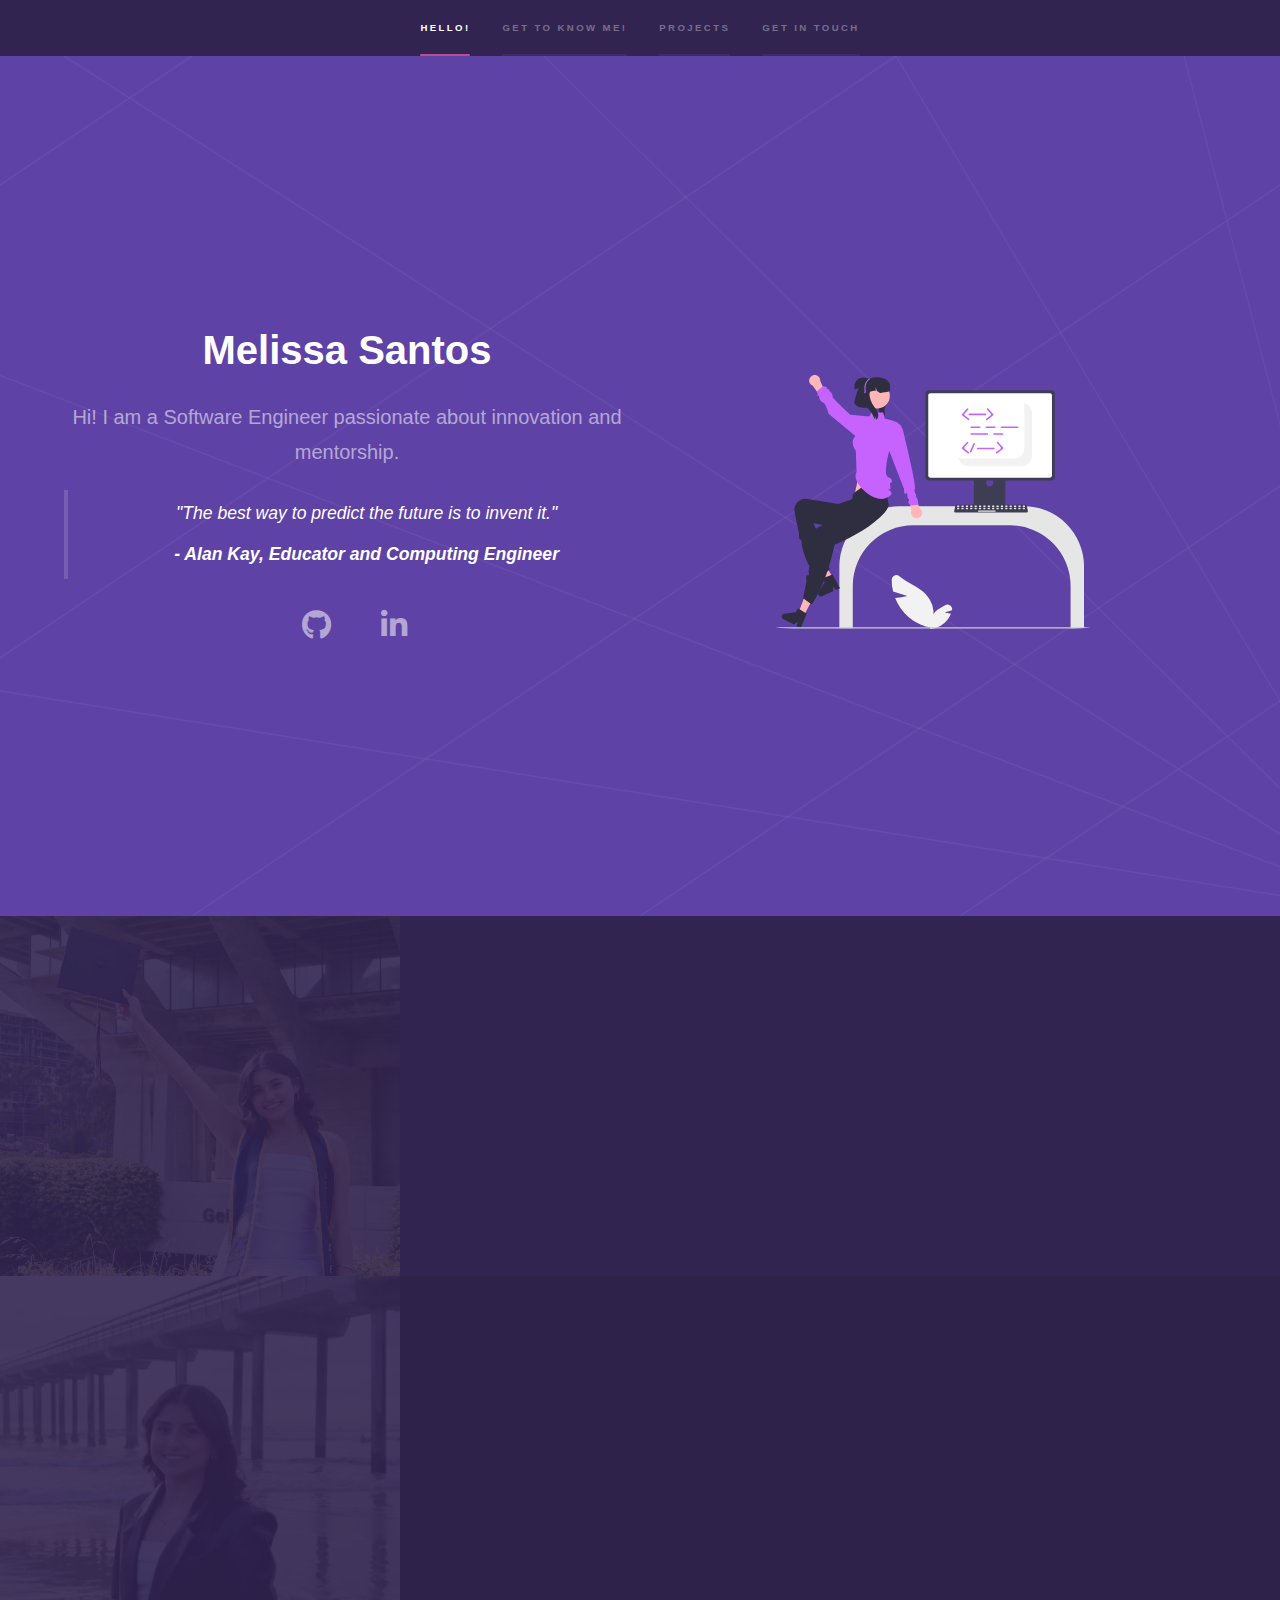
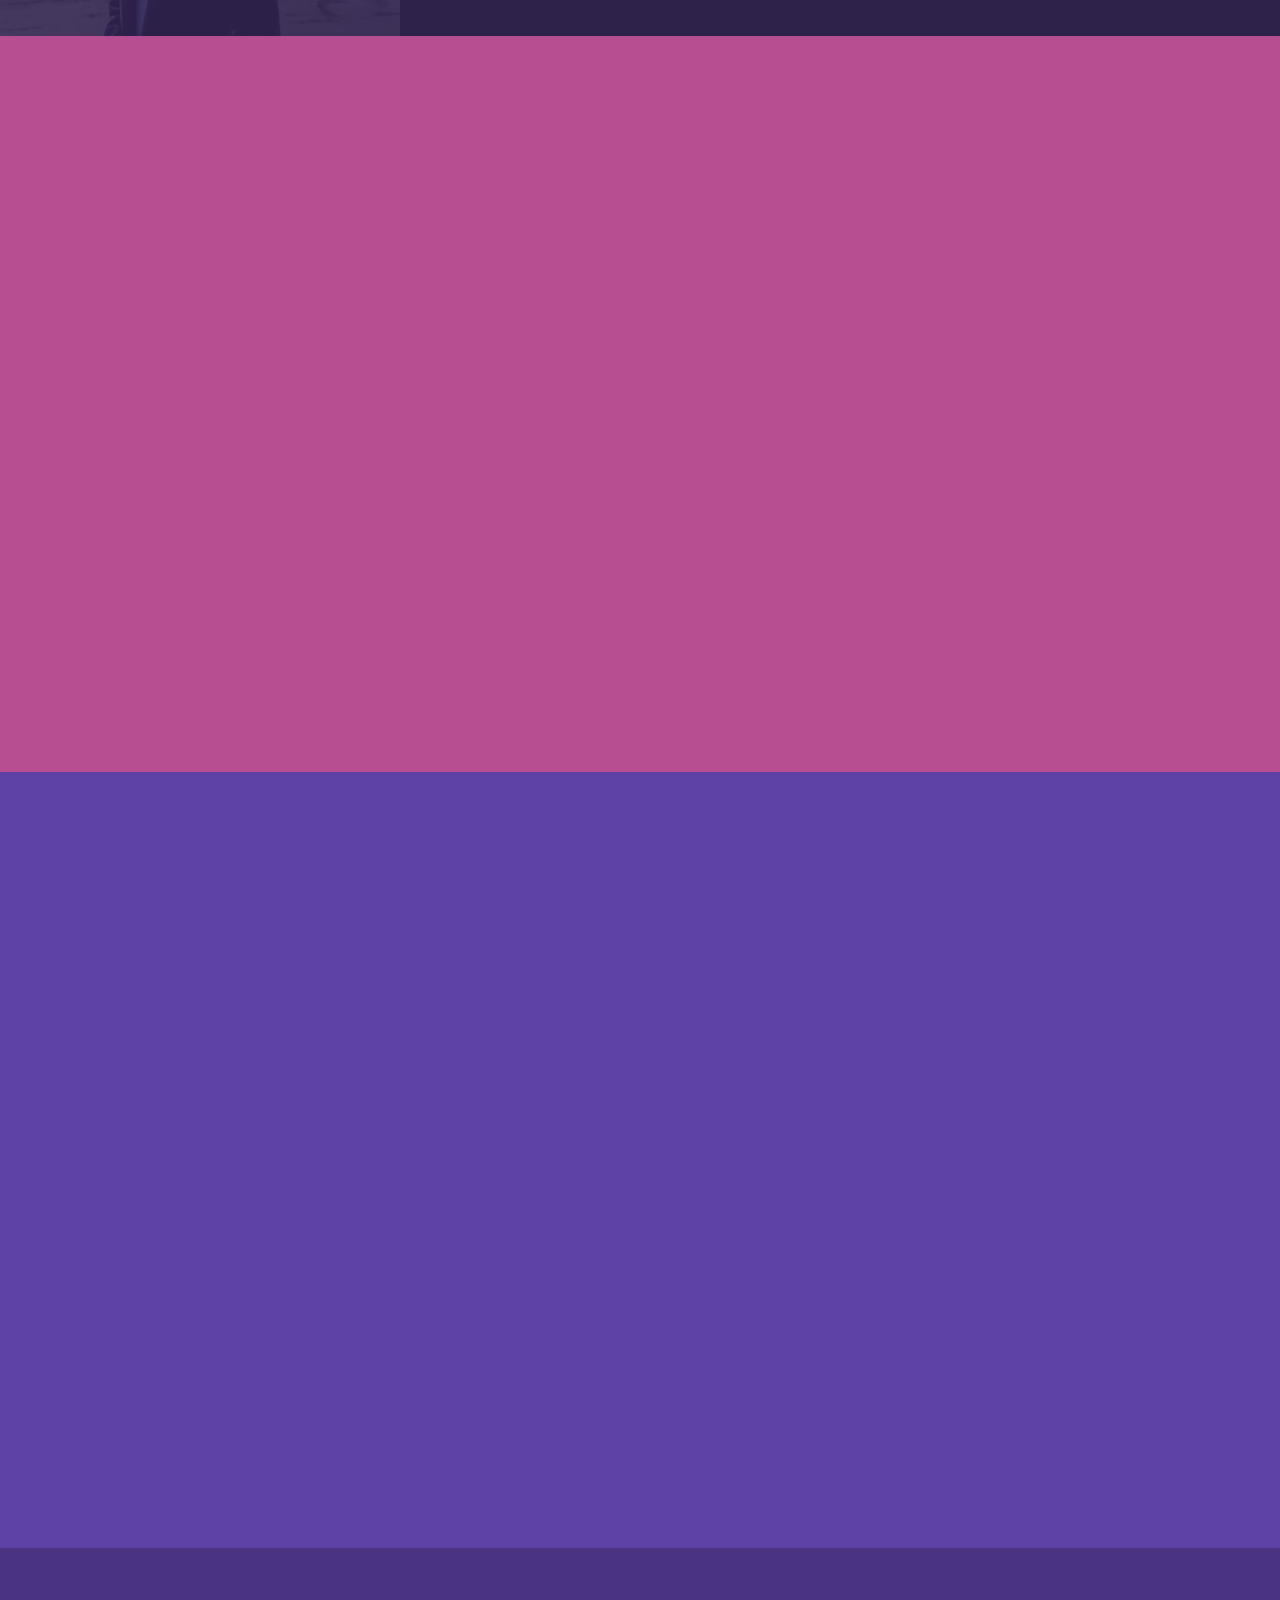
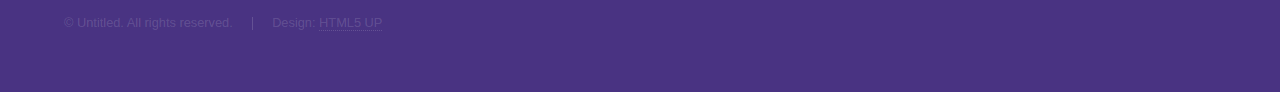
==== commit 911251da: "adding projects" ====
--- a/index.html
+++ b/index.html
@@ -190,4 +190,71 @@
 							
 							</ul>
 							
-								<p>Thank you for your interest in getting in touch! <br> I value open communication and welcome any inquiries, feedback, or collaboration opportunities. Please do not hesitate+								<p>Thank you for your interest in getting in touch! <br> I value open communication and welcome any inquiries, feedback, or collaboration opportunities. Please do not hesitate to get in touch with me by filling out the contact form.</br></p>
+							<div class="split style1">
+								<section>
+									<form method="post" action="#">
+										<div class="fields">
+											<div class="field half">
+												<label for="name">Name</label>
+												<input type="text" name="name" id="name" />
+											</div>
+											<div class="field half">
+												<label for="email">Email</label>
+												<input type="text" name="email" id="email" />
+											</div>
+											<div class="field">
+												<label for="message">Message</label>
+												<textarea name="message" id="message" rows="5"></textarea>
+											</div>
+										</div>
+										<ul class="actions">
+											<li><a href="" class="button submit">Send Message</a></li>
+											
+										</ul>
+											
+									</form>
+								</section>
+										
+								<section>
+									<ul class="contact">
+										<li>
+											<h3>Based in:</h3>
+											<span>
+											Los Angeles, CA
+											USA</span>
+										</li>
+										<li>
+											<h3>Email</h3>
+											<a href="#">melissaehsantos@gmail.com</a>
+										</li>
+										
+										</li>
+									</ul>
+								</section>
+							</div>
+						</div>
+					</section>
+
+			</div>
+
+		<!-- Footer -->
+			<footer id="footer" class="wrapper style1-alt">
+				<div class="inner">
+					<ul class="menu">
+						<li>&copy; Untitled. All rights reserved.</li><li>Design: <a href="http://html5up.net">HTML5 UP</a></li>
+					</ul>
+				</div>
+			</footer>
+
+		<!-- Scripts -->
+			<script src="assets/js/jquery.min.js"></script>
+			<script src="assets/js/jquery.scrollex.min.js"></script>
+			<script src="assets/js/jquery.scrolly.min.js"></script>
+			<script src="assets/js/browser.min.js"></script>
+			<script src="assets/js/breakpoints.min.js"></script>
+			<script src="assets/js/util.js"></script>
+			<script src="assets/js/main.js"></script>
+
+	</body>
+</html>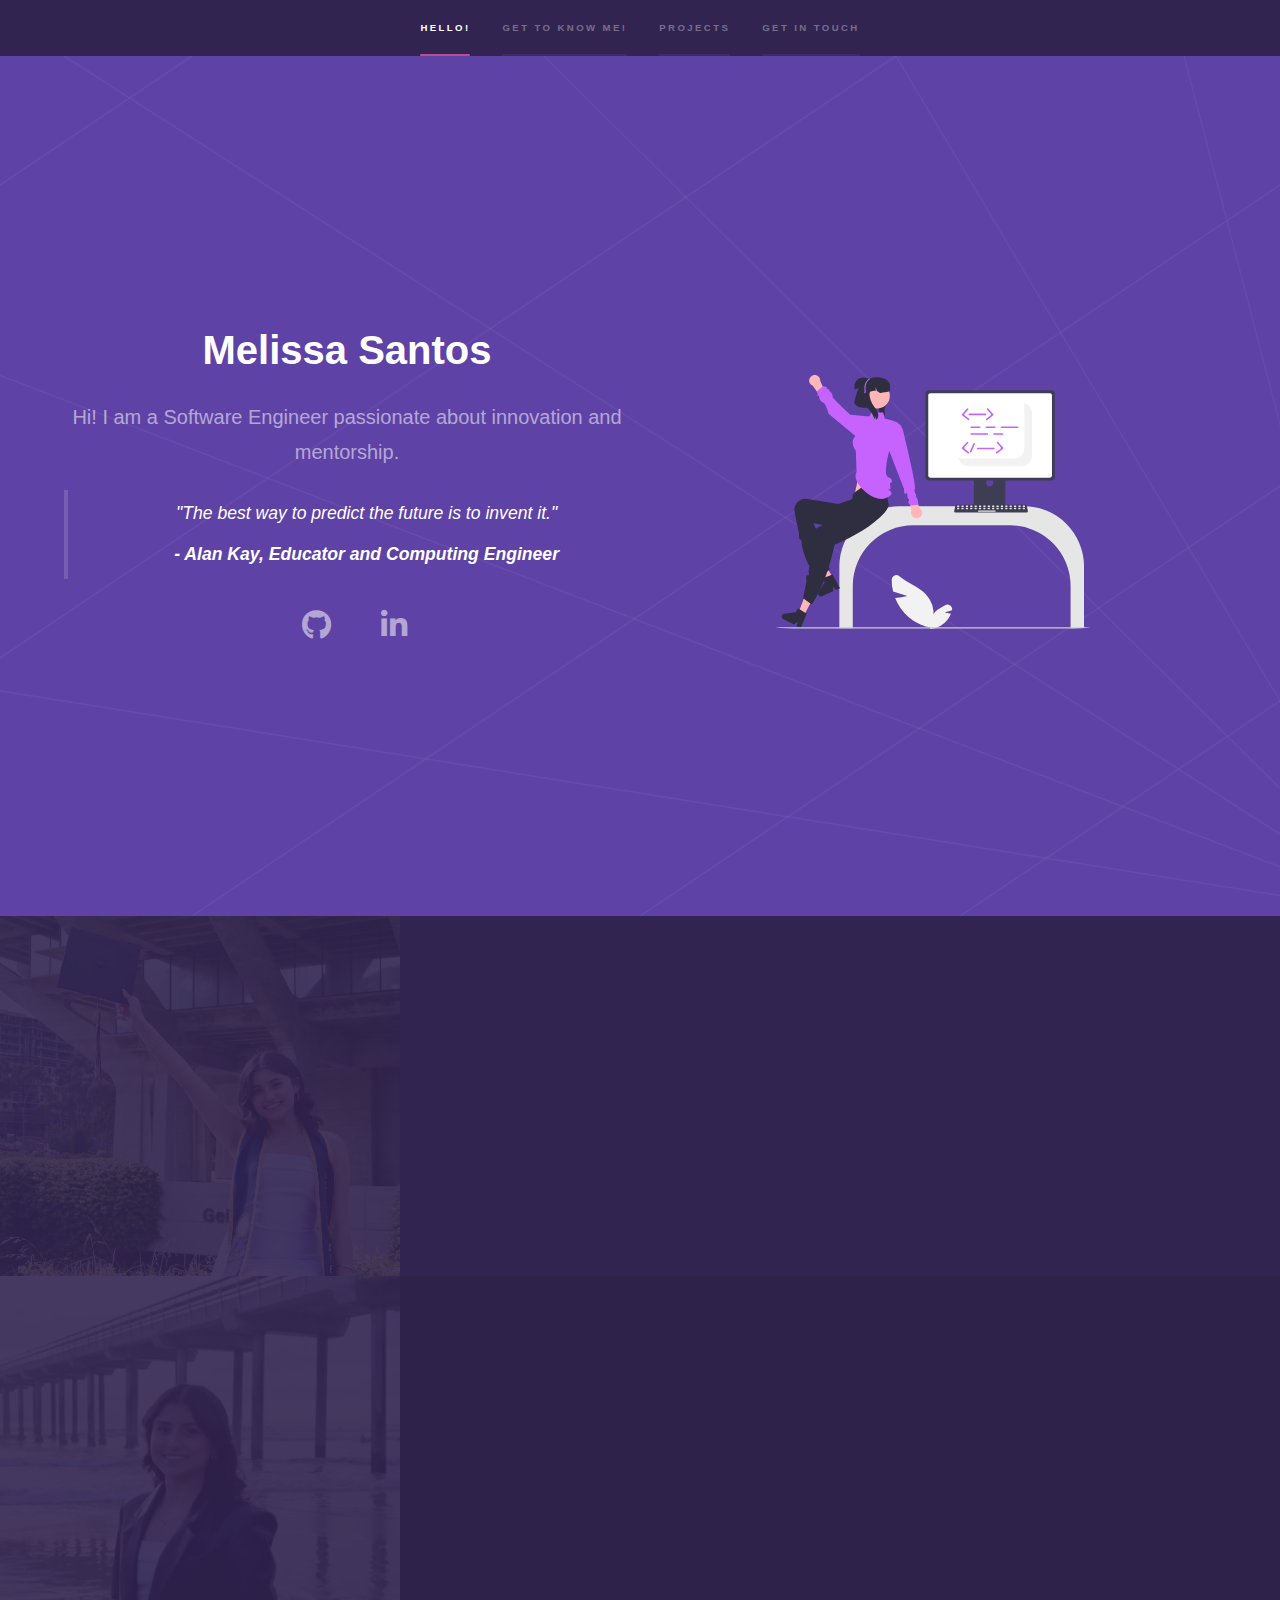
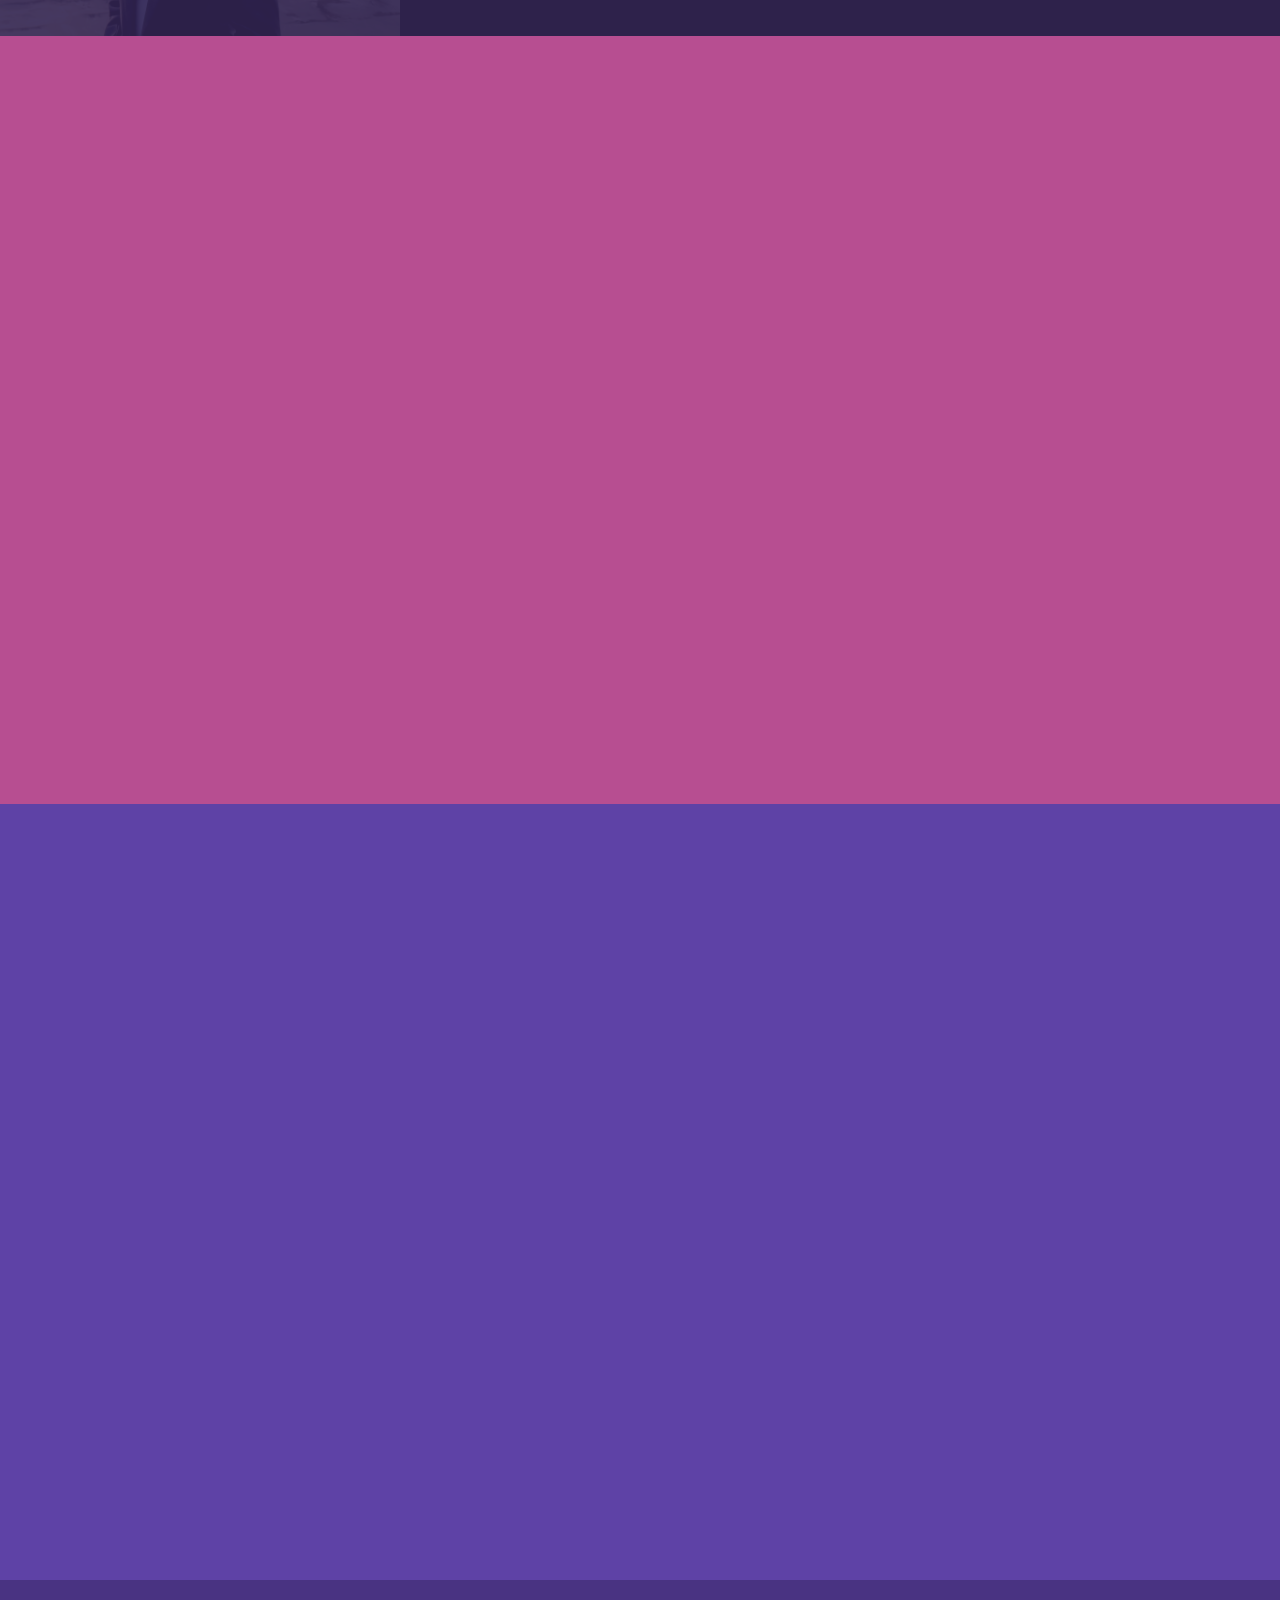
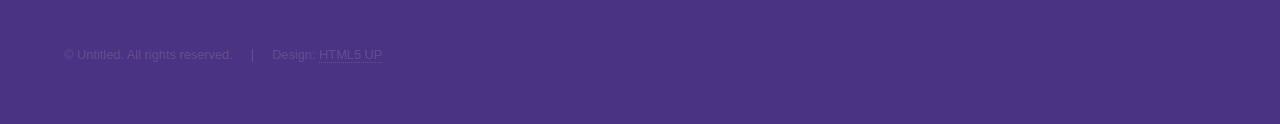
==== commit 724c7c60: "projects added+ description" ====
--- a/index.html
+++ b/index.html
@@ -84,7 +84,7 @@
 									<ul class="actions">
 				<!--RESUME BUTTON HERE-->
 										<!--We need to add the page where it needs to go -->
-										<li><a href="action" class="button primary icon solid fa-download">Download my resume</a></li>
+										<li><a href="/images/MelissaSantos.pdf" target="_blank" class="button primary icon solid fa-download">Download my resume</a></li>
 									</ul>
 								</div>
 							</div>
@@ -96,7 +96,8 @@
 				<section id="projects" class="wrapper style3 fade-up">
 					<div class="inner">
 						<h1>Projects</h1>
-						<p>I’m passionate about crafting innovative and user-friendly web applications that solve real-world problems. I’m always eager to explore new technologies and methodologies to stay at the forefront of web development, ensuring that my projects are built on the latest industry standards. Here are some of my recent projects:</p>
+						<p>I’m passionate about crafting innovative and user-friendly web applications that solve real-world problems. I’m always eager to explore new technologies and methodologies to stay at the forefront of web development, ensuring that my projects are built on the latest industry standards. </p>
+						<p>Here are some of my recent projects:</p>
 						<div class="projects-grid">
 							<div class="project-box">
 								<h3>CodeCards</h3>
@@ -124,53 +125,54 @@
 							</div>
 							<!-- Add more project boxes as needed -->
 							<div class="project-box">
-								<h3>UCSD ChatBot</h3>
-								<div class="project-media">
-									<!-- Replace with an image, SVG, or video -->
-									<img src="path-to-your-image.svg" alt="UCSD ChatBot Project">
-								</div>
-								<h5>Next.js | React | AWS EC2 | OpenAI API</h5>
-								
-								<div class="dropdown-content">
-									<p>Created a custom UC San Diego chatbot meant to help Tritons navigate the seas of the University.</p>
-								</div>
-							</div>
-							<div class="project-box">
-								<h3>UCSD ChatBot</h3>
-								<div class="project-media">
-									<!-- Replace with an image, SVG, or video -->
-									<img src="path-to-your-image.svg" alt="UCSD ChatBot Project">
-								</div>
-								<h5>Next.js | React | AWS EC2 | OpenAI API</h5>
-								
-								<div class="dropdown-content">
-									<p>Created a custom UC San Diego chatbot meant to help Tritons navigate the seas of the University.</p>
-								</div>
-							</div>
-							<div class="project-box">
-								<h3>UCSD ChatBot</h3>
-								<div class="project-media">
-									<!-- Replace with an image, SVG, or video -->
-									<img src="path-to-your-image.svg" alt="UCSD ChatBot Project">
-								</div>
-								<h5>Next.js | React | AWS EC2 | OpenAI API</h5>
-								
-								<div class="dropdown-content">
-									<p>Created a custom UC San Diego chatbot meant to help Tritons navigate the seas of the University.</p>
-								</div>
-							</div>
-							<div class="project-box">
-								<h3>UCSD ChatBot</h3>
-								<div class="project-media">
-									<!-- Replace with an image, SVG, or video -->
-									<img src="path-to-your-image.svg" alt="UCSD ChatBot Project">
-								</div>
-								<h5>Next.js | React | AWS EC2 | OpenAI API</h5>
-								
-								<div class="dropdown-content">
-									<p>Created a custom UC San Diego chatbot meant to help Tritons navigate the seas of the University.</p>
-								</div>
-							</div>
+								<h3>Authentication System</h3>
+								<div class="project-media">
+									<!-- Replace with an image, SVG, or video -->
+									<img src="path-to-your-image.svg" alt="UCSD ChatBot Project">
+								</div>
+								<h5>Java | SpringBoot</h5>
+								
+								<div class="dropdown-content">
+									<p>Created an Authentication system for user registration,login and email verification.</p>
+								</div>
+							</div>
+							<div class="project-box">
+								<h3>Bachelor Rest API</h3>
+								<div class="project-media">
+									<!-- Replace with an image, SVG, or video -->
+									<img src="path-to-your-image.svg" alt="UCSD ChatBot Project">
+								</div>
+								<h5>Java | SpringBoot | Docker | PostgreSQL</h5>
+								
+								<div class="dropdown-content">
+									<p>Developed a custom rest API to manage The Bachelor's contestant data, stored in a PostgreSQL database. </p>
+								</div>
+							</div>
+							<div class="project-box">
+								<h3>ATM System</h3>
+								<div class="project-media">
+									<!-- Replace with an image, SVG, or video -->
+									<img src="path-to-your-image.svg" alt="UCSD ChatBot Project">
+								</div>
+								<h5>Java</h5>
+								
+								<div class="dropdown-content">
+									<p>The system allows users to perform basic banking operations such as checking balance, depositing funds, and withdrawing funds by taking in their input and handling specific cases to prevent exception errors.</p>
+								</div>
+							</div>
+							<div class="project-box">
+								<h3>Tic Tac Toe</h3>
+								<div class="project-media">
+									<!-- Replace with an image, SVG, or video -->
+									<img src="path-to-your-image.svg" alt="UCSD ChatBot Project">
+								</div>
+								<h5>Python | Turtle</h5>
+								
+								<div class="dropdown-content">
+									<p>This is a simple Tic Tac Toe game implemented using Python's Turtle graphics library. </p>
+								</div>
+							</div>
+							
 						</div>
 						<ul class="actions">
 							<li><a href="generic.html" class="button">Learn More</a></li>
@@ -185,7 +187,7 @@
 							<h2>Get in touch</h2> 
 							<ul class="icons">
 								<li><a href="https://github.com/melissaesantos" class="icon brands fa-github" target="_blank"><span class="label">GitHub</span></a></li>
-								<li><a href="https://www.linkedin.com/in/your-profile" class="icon brands fa-linkedin-in" target="_blank"><span class="label">LinkedIn</span></a></li>
+								<li><a href="https://www.linkedin.com/in/melissaesantos" class="icon brands fa-linkedin-in" target="_blank"><span class="label">LinkedIn</span></a></li>
 
 							
 							</ul>
--- a/assets/css/main.css
+++ b/assets/css/main.css
@@ -4071,7 +4071,7 @@
 .project-box h5 {
     margin-bottom: 10px;
     font-size: 16px;
-    color: #555;
+    color: black;
 }
 
 .dropdown-btn {
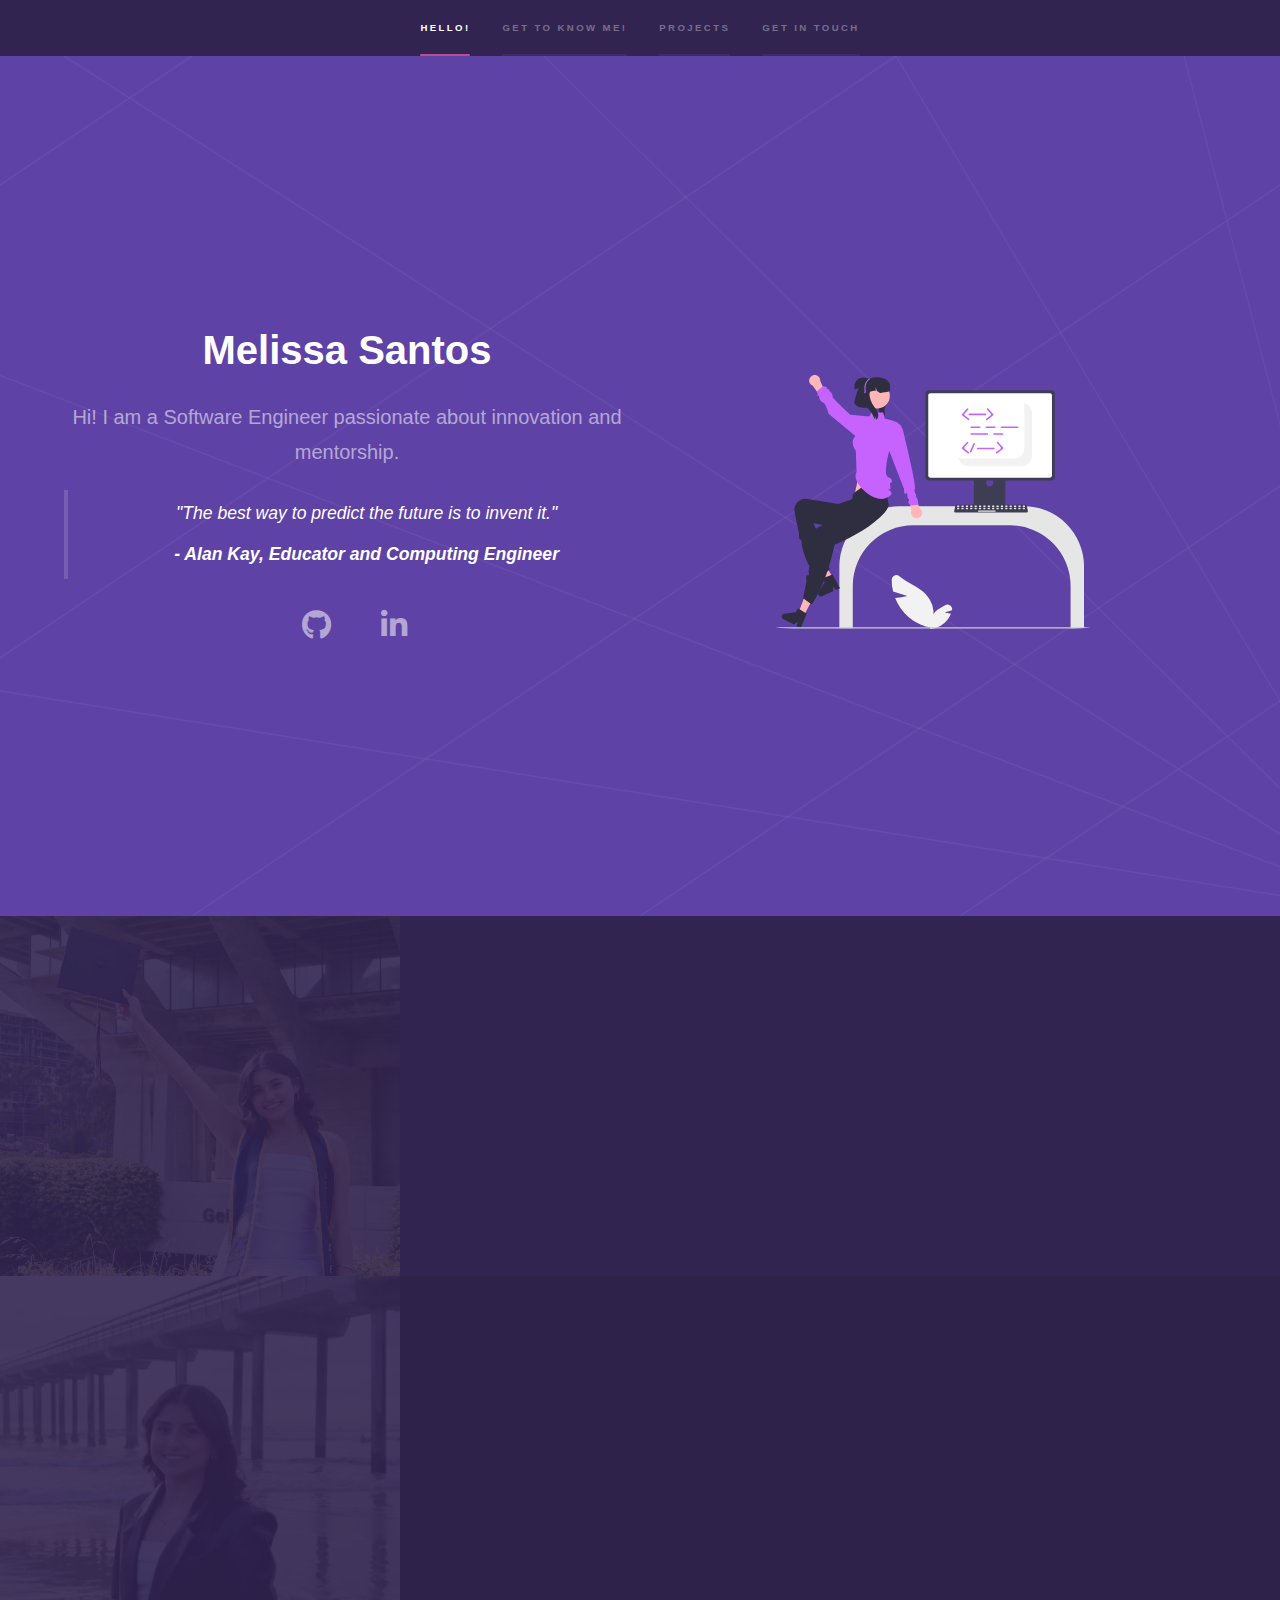
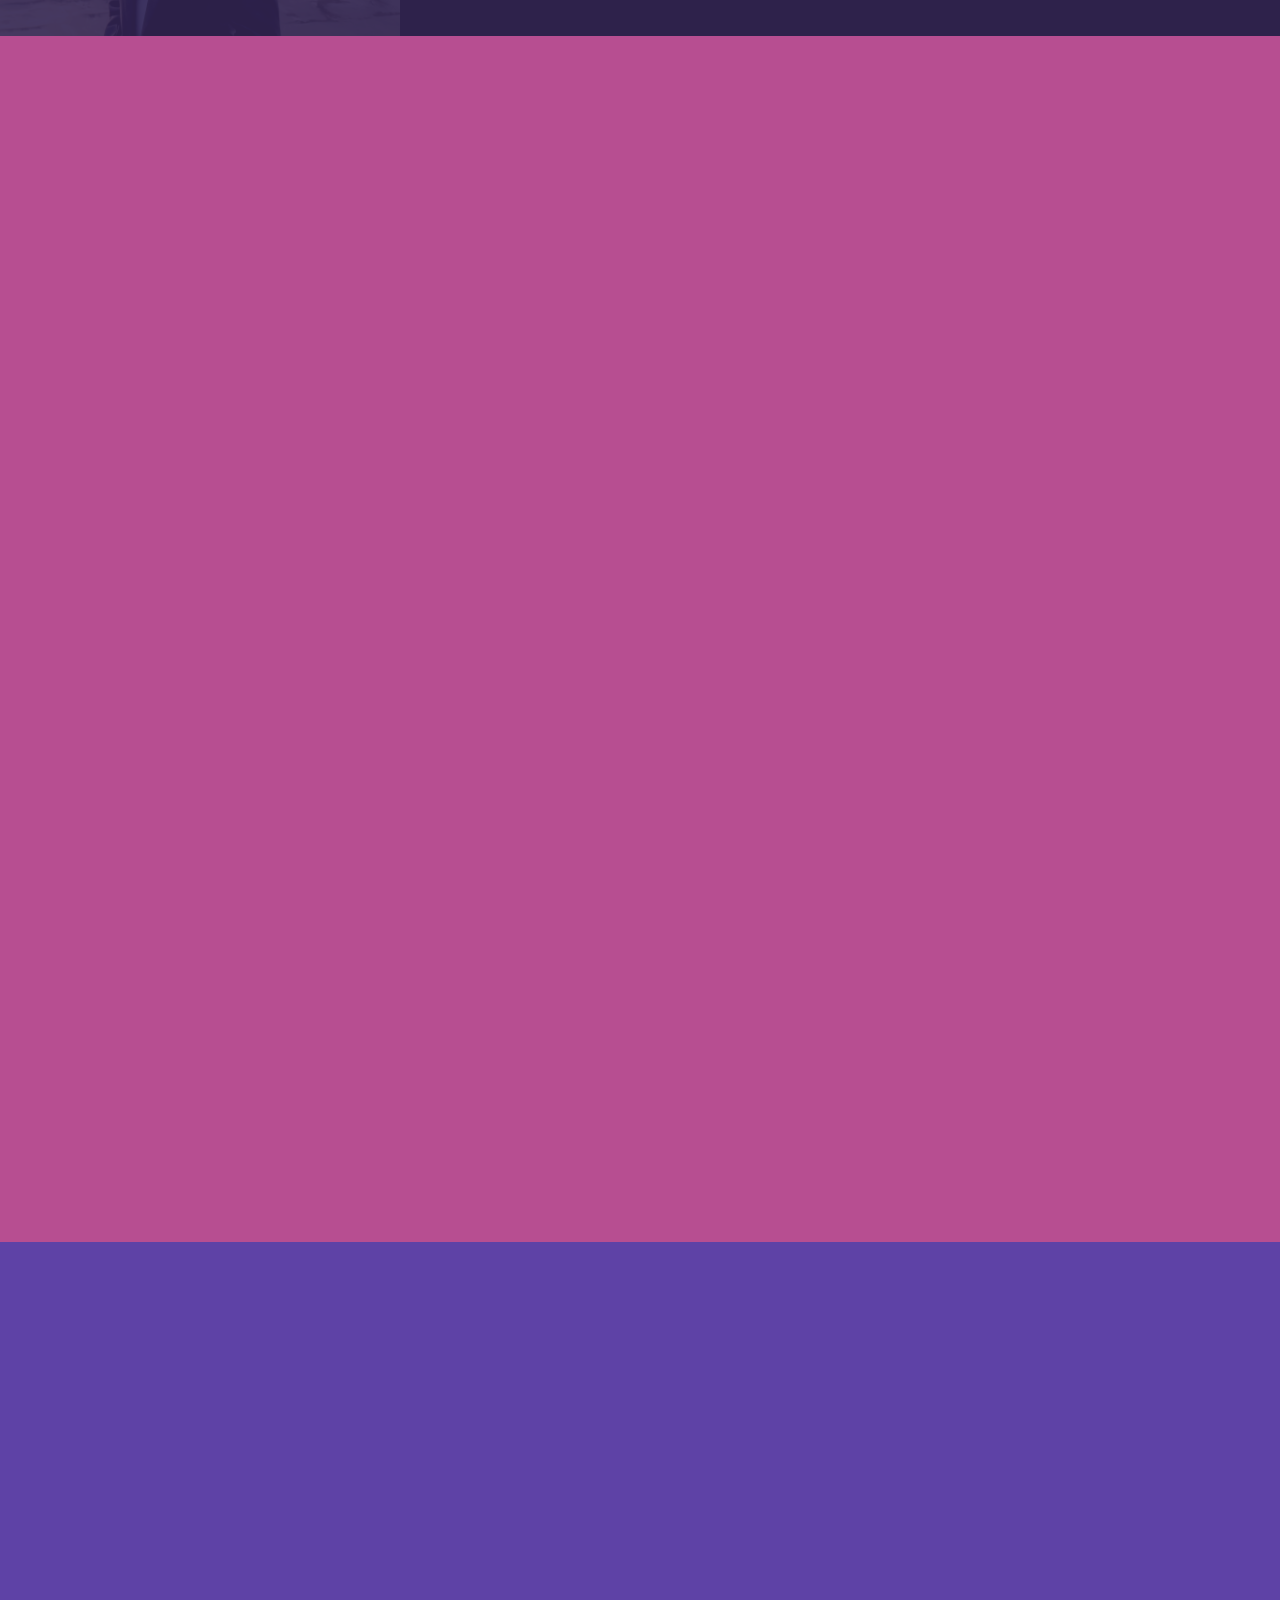
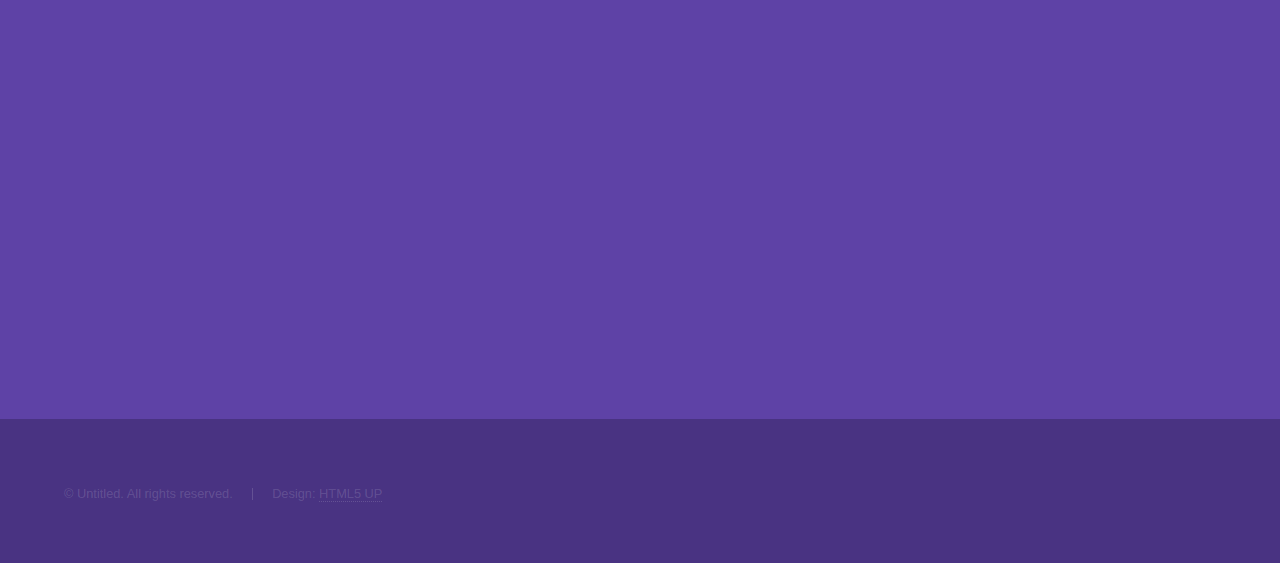
==== commit 909a03df: "updating project section" ====
--- a/index.html
+++ b/index.html
@@ -103,7 +103,7 @@
 								<h3>CodeCards</h3>
 								<div class="project-media">
 									<!-- Replace with an image, SVG, or video -->
-									<img src="path-to-your-image.svg" alt="CodeCards Project">
+									<img src="/images/CC.png" alt="CodeCards Project">
 								</div>
 								<h5>Next.js | React | Clerk | OpenAI API</h5>
 								<!--<button class="dropdown-btn">More Details</button>-->
@@ -115,7 +115,7 @@
 								<h3>UCSD ChatBot</h3>
 								<div class="project-media">
 									<!-- Replace with an image, SVG, or video -->
-									<img src="path-to-your-image.svg" alt="UCSD ChatBot Project">
+									<img src="/images/chatbot.png" alt="UCSD ChatBot Project">
 								</div>
 								<h5>Next.js | React | AWS EC2 | OpenAI API</h5>
 								
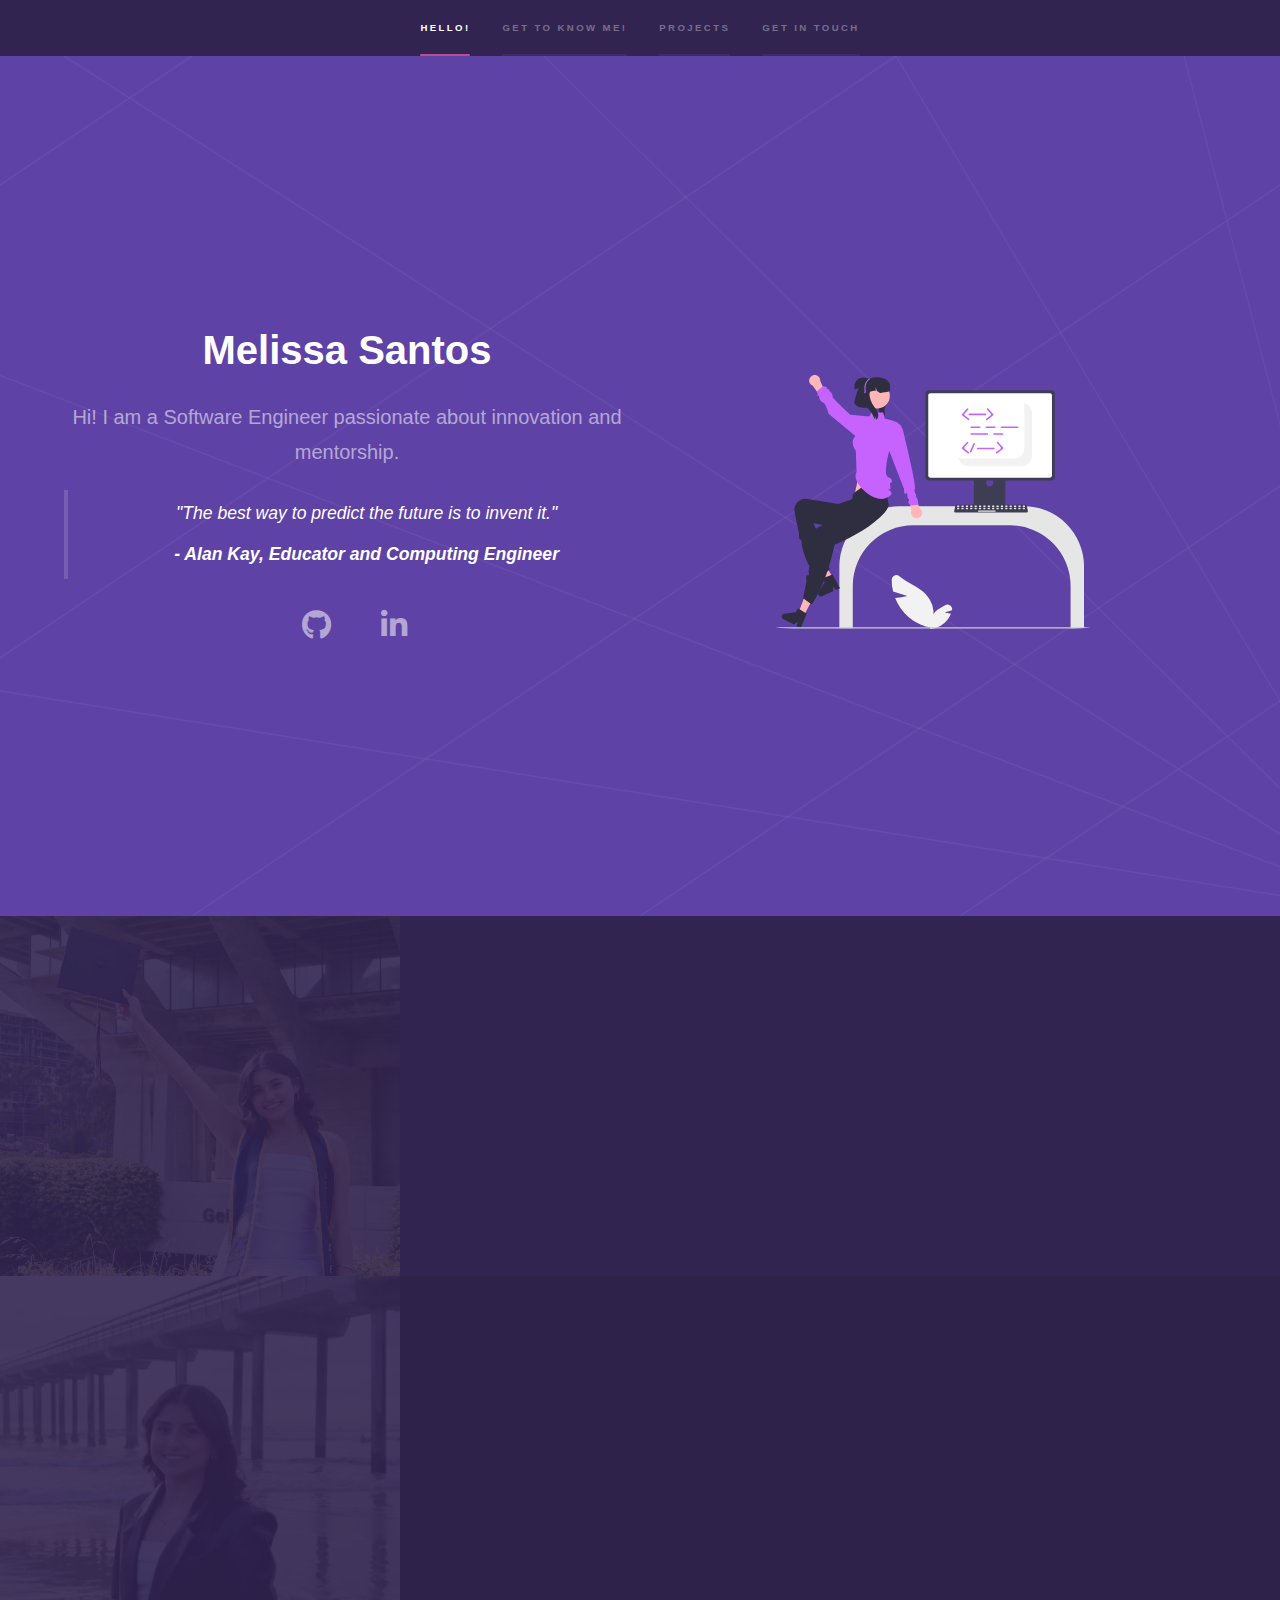
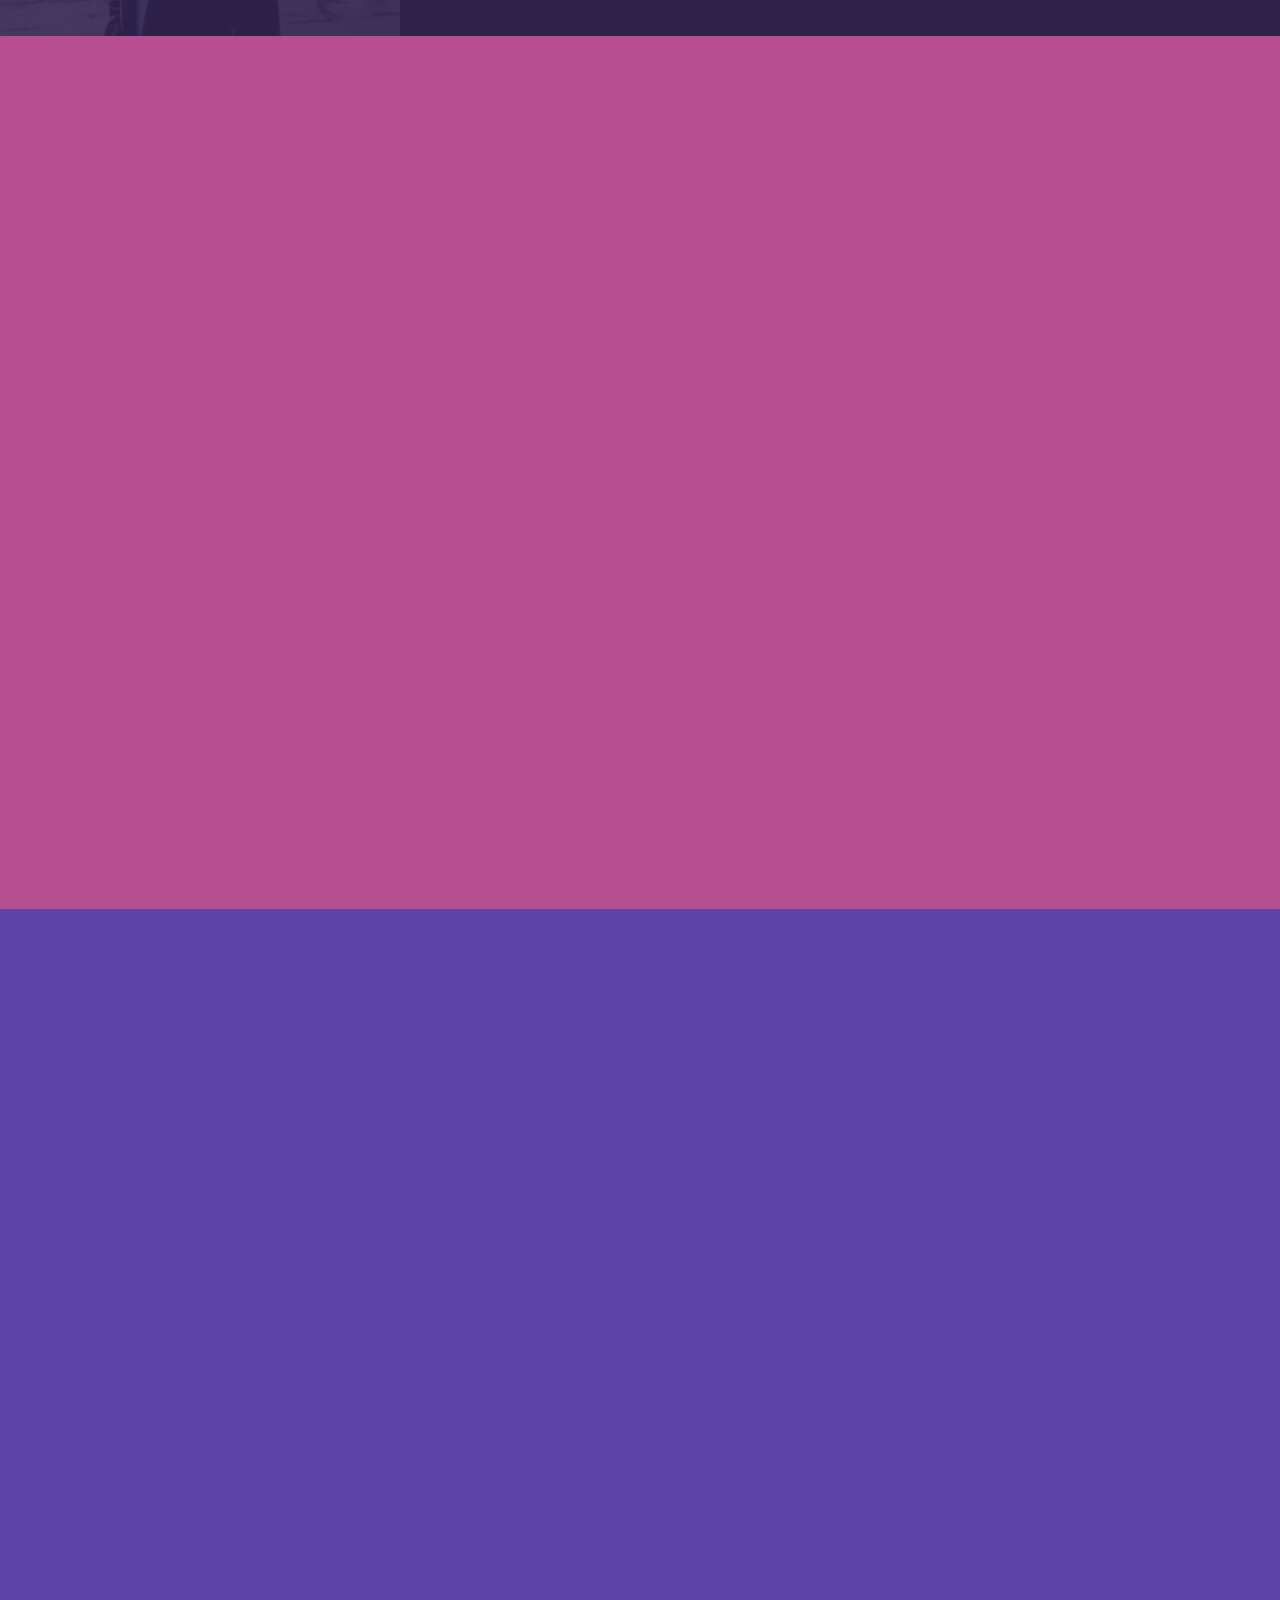
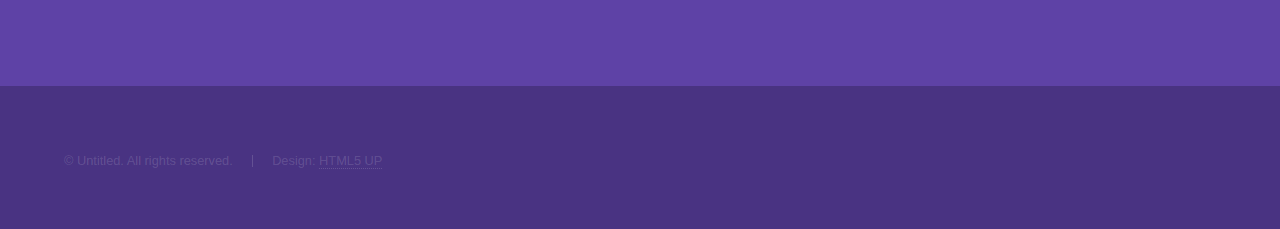
==== commit 28cb0467: "images done for the proj's" ====
--- a/index.html
+++ b/index.html
@@ -99,28 +99,33 @@
 						<p>I’m passionate about crafting innovative and user-friendly web applications that solve real-world problems. I’m always eager to explore new technologies and methodologies to stay at the forefront of web development, ensuring that my projects are built on the latest industry standards. </p>
 						<p>Here are some of my recent projects:</p>
 						<div class="projects-grid">
-							<div class="project-box">
-								<h3>CodeCards</h3>
-								<div class="project-media">
-									<!-- Replace with an image, SVG, or video -->
+							<!-- Project 1 -->
+							<div class="project-box">
+								<a href="https://github.com/melissaesantos/CodeCards" target="_blank">
+									<h3>CodeCards</h3>
+								</a>
+								<div class="project-media">
 									<img src="/images/CC.png" alt="CodeCards Project">
 								</div>
 								<h5>Next.js | React | Clerk | OpenAI API</h5>
-								<!--<button class="dropdown-btn">More Details</button>-->
 								<div class="dropdown-content">
 									<p>FullStack SaaS application meant to help those preparing for exams and technical interviews by using AI to create custom flashcards.</p>
-								</div>
-							</div>
-							<div class="project-box">
-								<h3>UCSD ChatBot</h3>
-								<div class="project-media">
-									<!-- Replace with an image, SVG, or video -->
-									<img src="/images/chatbot.png" alt="UCSD ChatBot Project">
+									<a href="generic.html" class="button">view it!</a>
+								</div>
+							</div>
+				
+							<!-- Project 2 -->
+							<div class="project-box">
+								<a href="https://github.com/melissaesantos/HeadStarter-Final-Proj/blob/main/chatsupport/README.md" target="_blank">
+									<h3>UCSD ChatBot</h3>
+								</a>
+								<div class="project-media">
+									<img src="/images/triton.jpg" alt="UCSD ChatBot Project">
 								</div>
 								<h5>Next.js | React | AWS EC2 | OpenAI API</h5>
-								
 								<div class="dropdown-content">
 									<p>Created a custom UC San Diego chatbot meant to help Tritons navigate the seas of the University.</p>
+									<a href="https://github.com/melissaesantos/HeadStarter-Final-Proj/blob/main/chatsupport/README.md" target="_blank" class="button">view it!</a>
 								</div>
 							</div>
 							<!-- Add more project boxes as needed -->
@@ -128,55 +133,57 @@
 								<h3>Authentication System</h3>
 								<div class="project-media">
 									<!-- Replace with an image, SVG, or video -->
-									<img src="path-to-your-image.svg" alt="UCSD ChatBot Project">
+									<img src="/images/tt.png" alt="Auth System">
 								</div>
 								<h5>Java | SpringBoot</h5>
 								
 								<div class="dropdown-content">
-									<p>Created an Authentication system for user registration,login and email verification.</p>
+									<p>Created an Authentication system for user registration, login and email verification.</p>
+									<a href="generic.html" class="button">view it!</a>
 								</div>
 							</div>
 							<div class="project-box">
 								<h3>Bachelor Rest API</h3>
 								<div class="project-media">
 									<!-- Replace with an image, SVG, or video -->
-									<img src="path-to-your-image.svg" alt="UCSD ChatBot Project">
+									<img src="images/bachelor-logo.webp" alt="UCSD ChatBot Project">
 								</div>
 								<h5>Java | SpringBoot | Docker | PostgreSQL</h5>
 								
 								<div class="dropdown-content">
 									<p>Developed a custom rest API to manage The Bachelor's contestant data, stored in a PostgreSQL database. </p>
+									<a href="generic.html" class="button">view it!</a>
 								</div>
 							</div>
 							<div class="project-box">
 								<h3>ATM System</h3>
 								<div class="project-media">
 									<!-- Replace with an image, SVG, or video -->
-									<img src="path-to-your-image.svg" alt="UCSD ChatBot Project">
+									<img src="/images/atm.jpg" alt="UCSD ChatBot Project">
 								</div>
 								<h5>Java</h5>
 								
 								<div class="dropdown-content">
 									<p>The system allows users to perform basic banking operations such as checking balance, depositing funds, and withdrawing funds by taking in their input and handling specific cases to prevent exception errors.</p>
+									<a href="generic.html" class="button">view it!</a>
 								</div>
 							</div>
 							<div class="project-box">
 								<h3>Tic Tac Toe</h3>
 								<div class="project-media">
 									<!-- Replace with an image, SVG, or video -->
-									<img src="path-to-your-image.svg" alt="UCSD ChatBot Project">
+									<img src="/images/tic.png" alt="UCSD ChatBot Project">
 								</div>
 								<h5>Python | Turtle</h5>
 								
 								<div class="dropdown-content">
 									<p>This is a simple Tic Tac Toe game implemented using Python's Turtle graphics library. </p>
+									<a href="generic.html" class="button">view it!</a>
 								</div>
 							</div>
 							
 						</div>
-						<ul class="actions">
-							<li><a href="generic.html" class="button">Learn More</a></li>
-						</ul>
+						
 					</div>
 				</section>
 				
@@ -259,4 +266,4 @@
 			<script src="assets/js/main.js"></script>
 
 	</body>
-</html>+</html></html>--- a/assets/css/main.css
+++ b/assets/css/main.css
@@ -4037,6 +4037,7 @@
 }
 
 
+/* Ensuring grid layout for project boxes */
 .projects-grid {
     display: grid;
     grid-template-columns: repeat(auto-fit, minmax(300px, 1fr));
@@ -4046,34 +4047,54 @@
 
 .project-box {
     background: #b74e91;
+    border: 1px solid #eaeaea;
+    border-radius: 8px;
     padding: 20px;
-    border-radius: 10px;
-    box-shadow: 0 2px 10px rgba(0, 0, 0, 0.1);
     text-align: center;
+    box-shadow: 0 4px 6px rgba(0, 0, 0, 0.1);
+    transition: box-shadow 0.3s ease;
     position: relative;
 }
 
+.project-box:hover {
+    box-shadow: 0 8px 15px rgba(0, 0, 0, 0.15);
+}
+
+/* Project title */
 .project-box h3 {
     margin-bottom: 15px;
     font-size: 24px;
+    cursor: pointer;
+    transition: color 0.3s ease, text-decoration 0.3s ease;
 }
 
+/* Hover effect for title to highlight and underline */
+.project-box h3:hover {
+    color: #61299c; /* Example highlight color */
+   
+}
+
+/* Project media styling */
 .project-media {
     margin-bottom: 15px;
 }
 
+/* Ensuring consistent image sizes */
 .project-media img, .project-media video {
-    max-width: 100%;
-    height: auto;
+    width: 75%; /* Ensure image takes up full width of container */
+    height: 200px; /* Fixed height */
+    object-fit: cover; /* Maintains aspect ratio and crops if necessary */
     border-radius: 10px;
 }
 
+/* Project subtitle */
 .project-box h5 {
     margin-bottom: 10px;
     font-size: 16px;
     color: black;
 }
 
+/* Dropdown button */
 .dropdown-btn {
     background-color: #007bff;
     color: white;
@@ -4084,6 +4105,11 @@
     margin-top: 10px;
 }
 
+.dropdown-btn:hover {
+    background-color: #0056b3;
+}
+
+/* Hidden dropdown content */
 .dropdown-content {
     display: none;
     margin-top: 15px;
@@ -4094,10 +4120,7 @@
     box-shadow: 0px 8px 16px 0px rgba(0, 0, 0, 0.2);
 }
 
+/* Show dropdown content on hover */
 .project-box:hover .dropdown-content {
     display: block;
 }
-
-.dropdown-btn:hover {
-    background-color: #0056b3;
-}
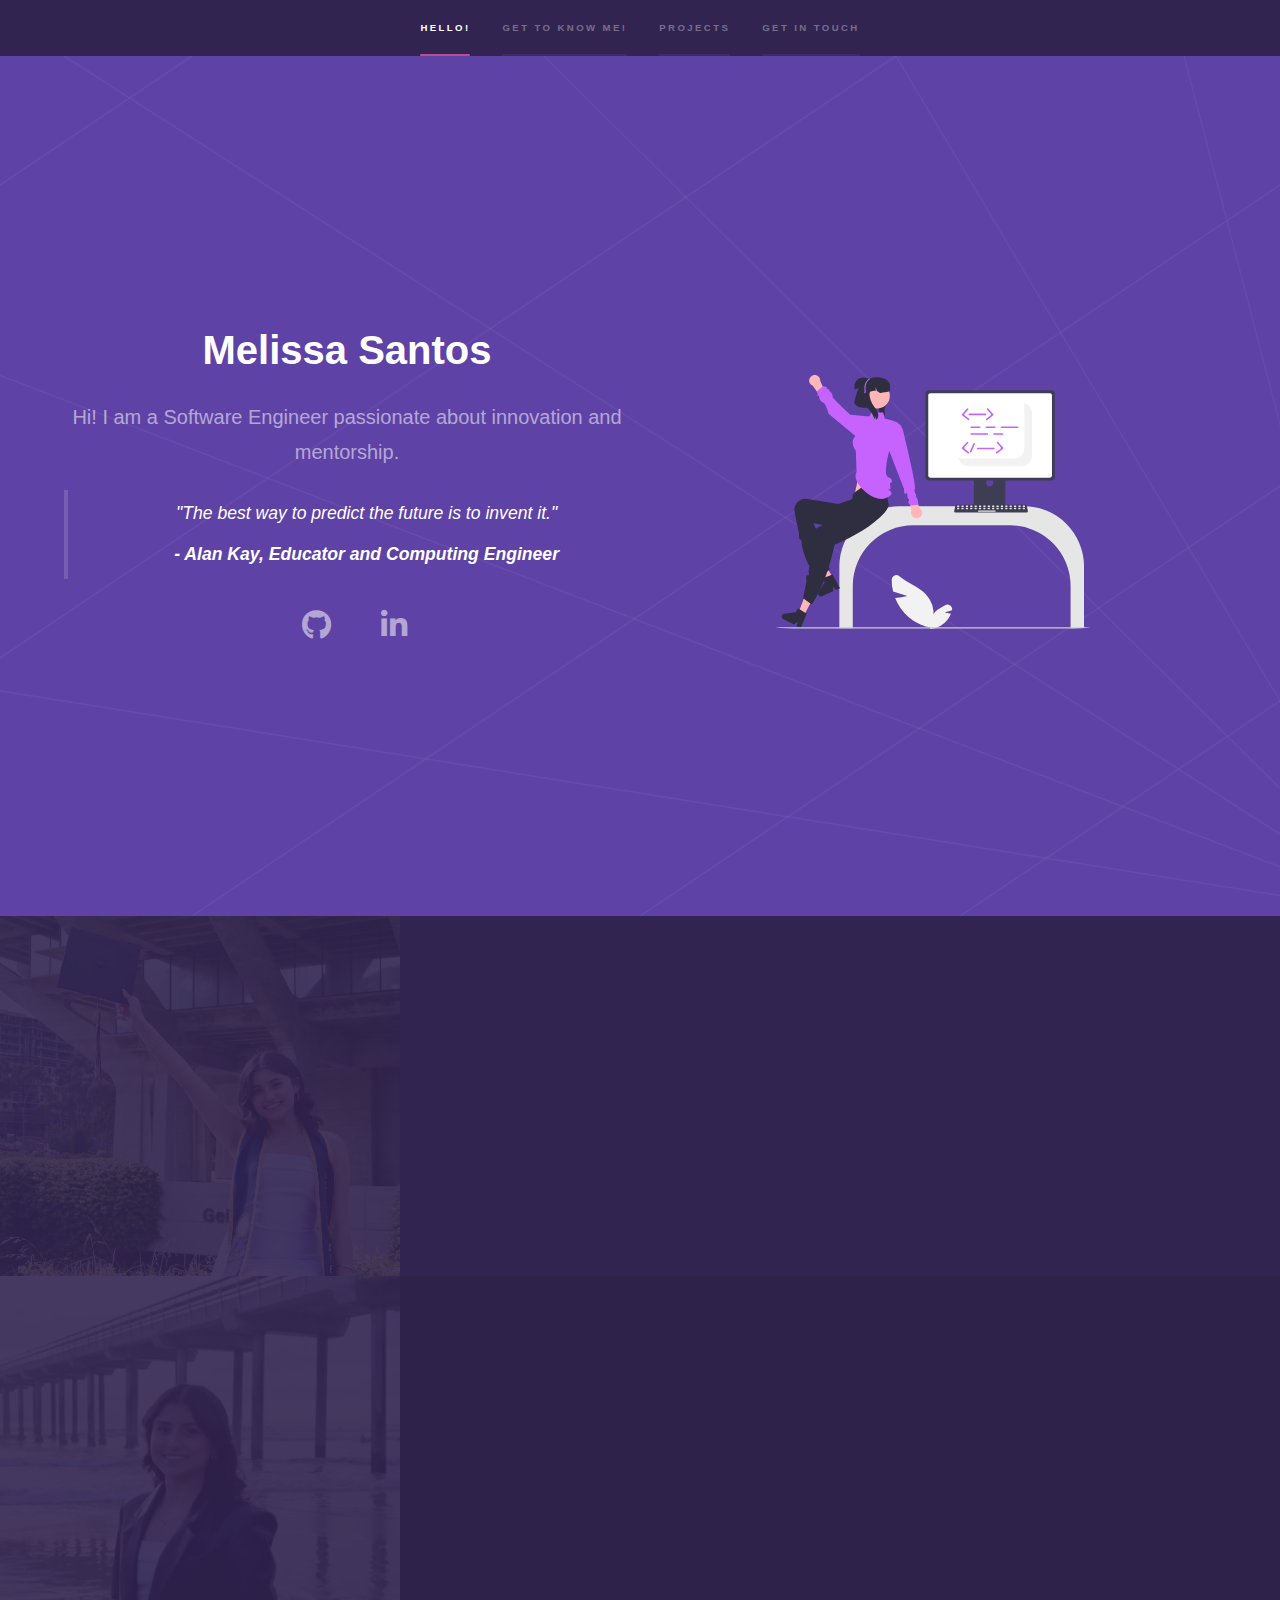
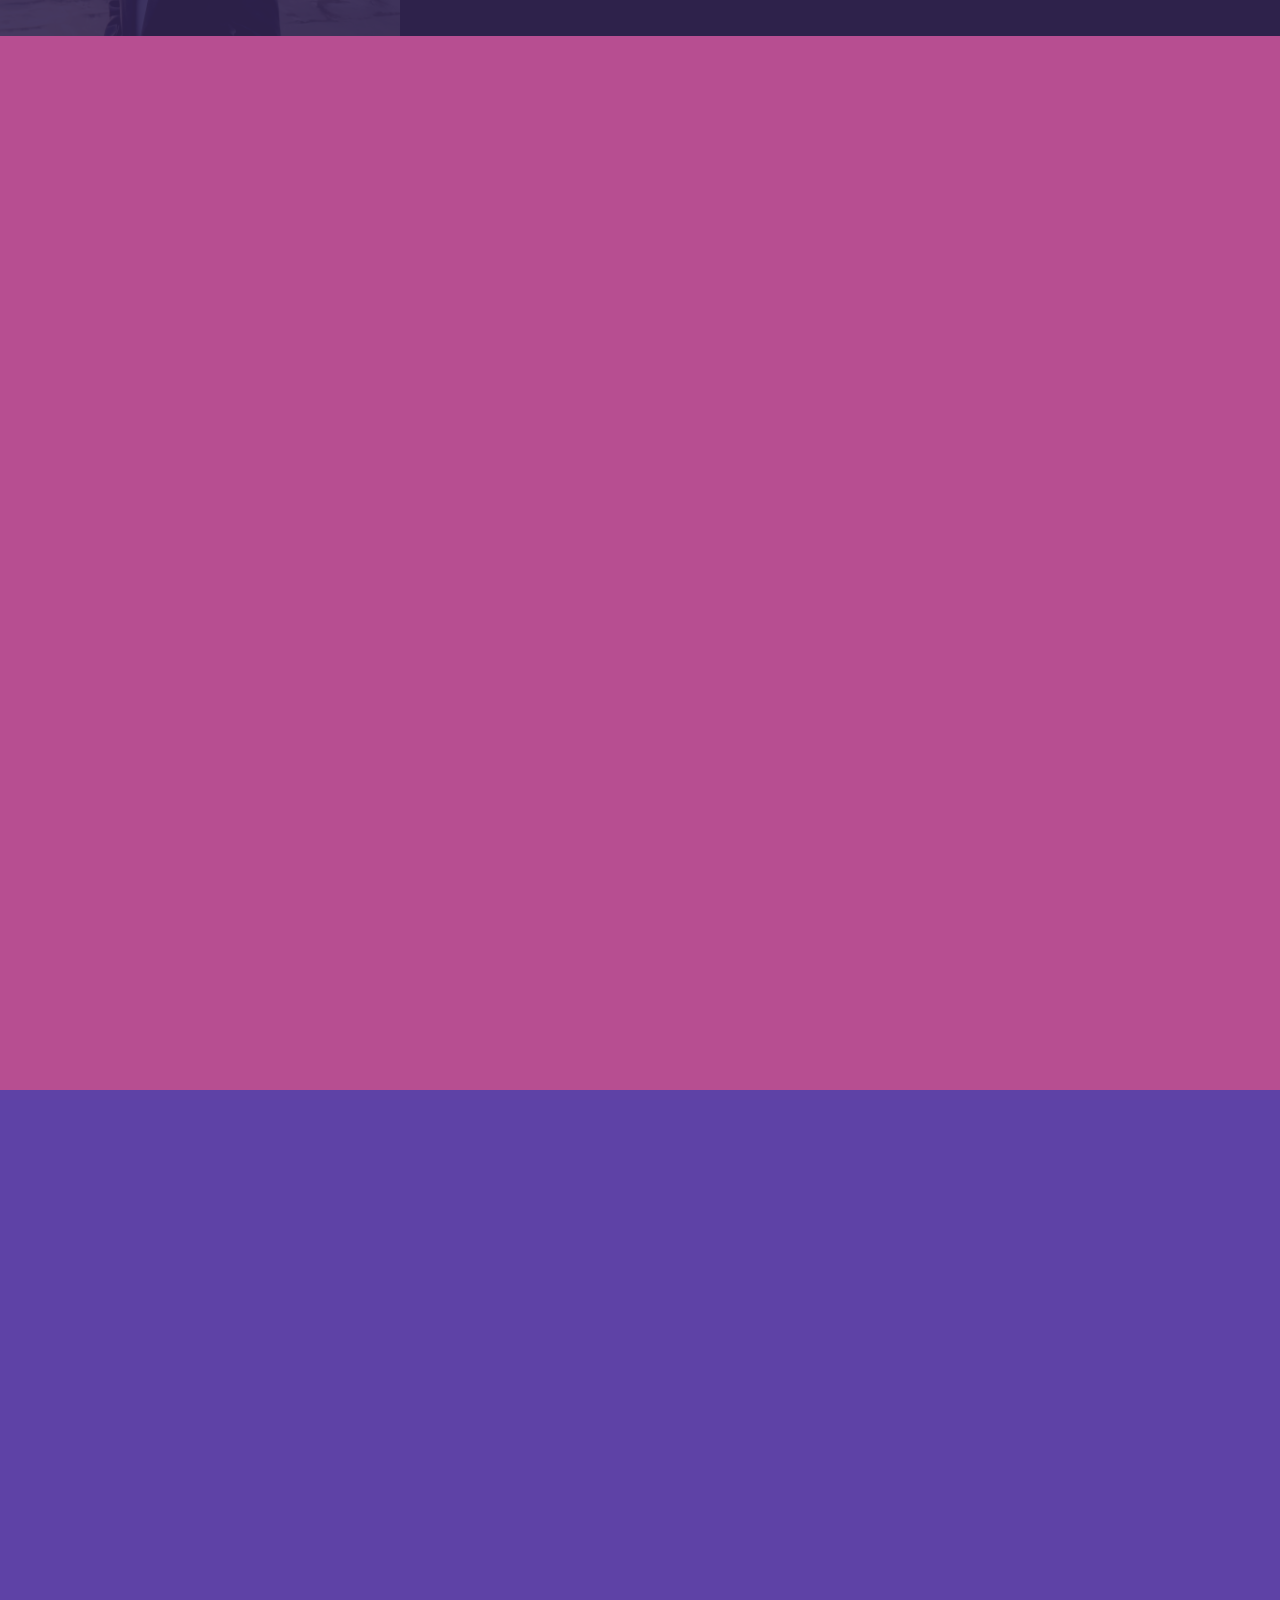
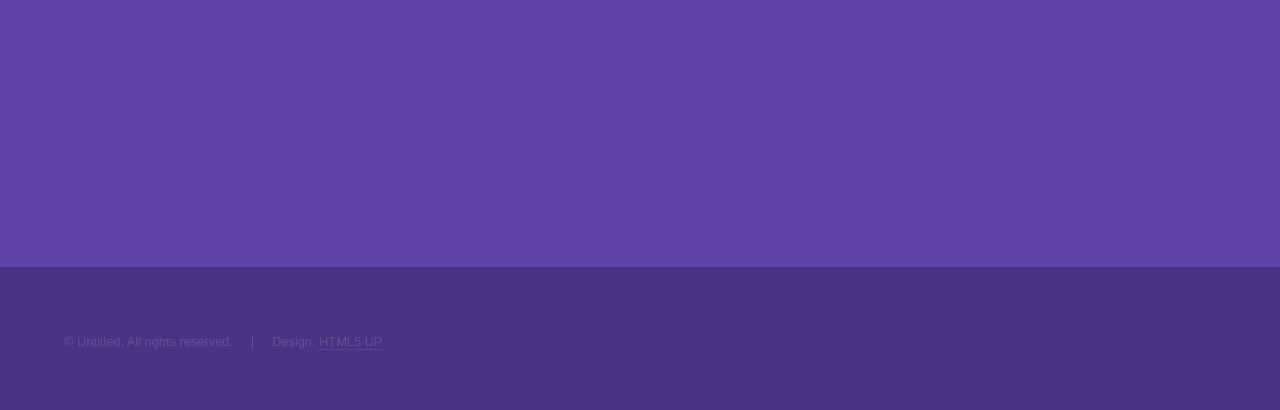
==== commit 2c4f873a: "fixing pics" ====
--- a/index.html
+++ b/index.html
@@ -105,7 +105,7 @@
 									<h3>CodeCards</h3>
 								</a>
 								<div class="project-media">
-									<img src="/images/CC.png" alt="CodeCards Project">
+									<img src="images/CC.png" alt="CodeCards Project">
 								</div>
 								<h5>Next.js | React | Clerk | OpenAI API</h5>
 								<div class="dropdown-content">
@@ -120,7 +120,7 @@
 									<h3>UCSD ChatBot</h3>
 								</a>
 								<div class="project-media">
-									<img src="/images/triton.jpg" alt="UCSD ChatBot Project">
+									<img src="images/triton.jpg" alt="UCSD ChatBot Project">
 								</div>
 								<h5>Next.js | React | AWS EC2 | OpenAI API</h5>
 								<div class="dropdown-content">
@@ -133,7 +133,7 @@
 								<h3>Authentication System</h3>
 								<div class="project-media">
 									<!-- Replace with an image, SVG, or video -->
-									<img src="/images/tt.png" alt="Auth System">
+									<img src="images/tt.png" alt="Auth System">
 								</div>
 								<h5>Java | SpringBoot</h5>
 								
@@ -159,7 +159,7 @@
 								<h3>ATM System</h3>
 								<div class="project-media">
 									<!-- Replace with an image, SVG, or video -->
-									<img src="/images/atm.jpg" alt="UCSD ChatBot Project">
+									<img src="images/atm.jpg" alt="UCSD ChatBot Project">
 								</div>
 								<h5>Java</h5>
 								
@@ -172,7 +172,7 @@
 								<h3>Tic Tac Toe</h3>
 								<div class="project-media">
 									<!-- Replace with an image, SVG, or video -->
-									<img src="/images/tic.png" alt="UCSD ChatBot Project">
+									<img src="images/tic.png" alt="UCSD ChatBot Project">
 								</div>
 								<h5>Python | Turtle</h5>
 								
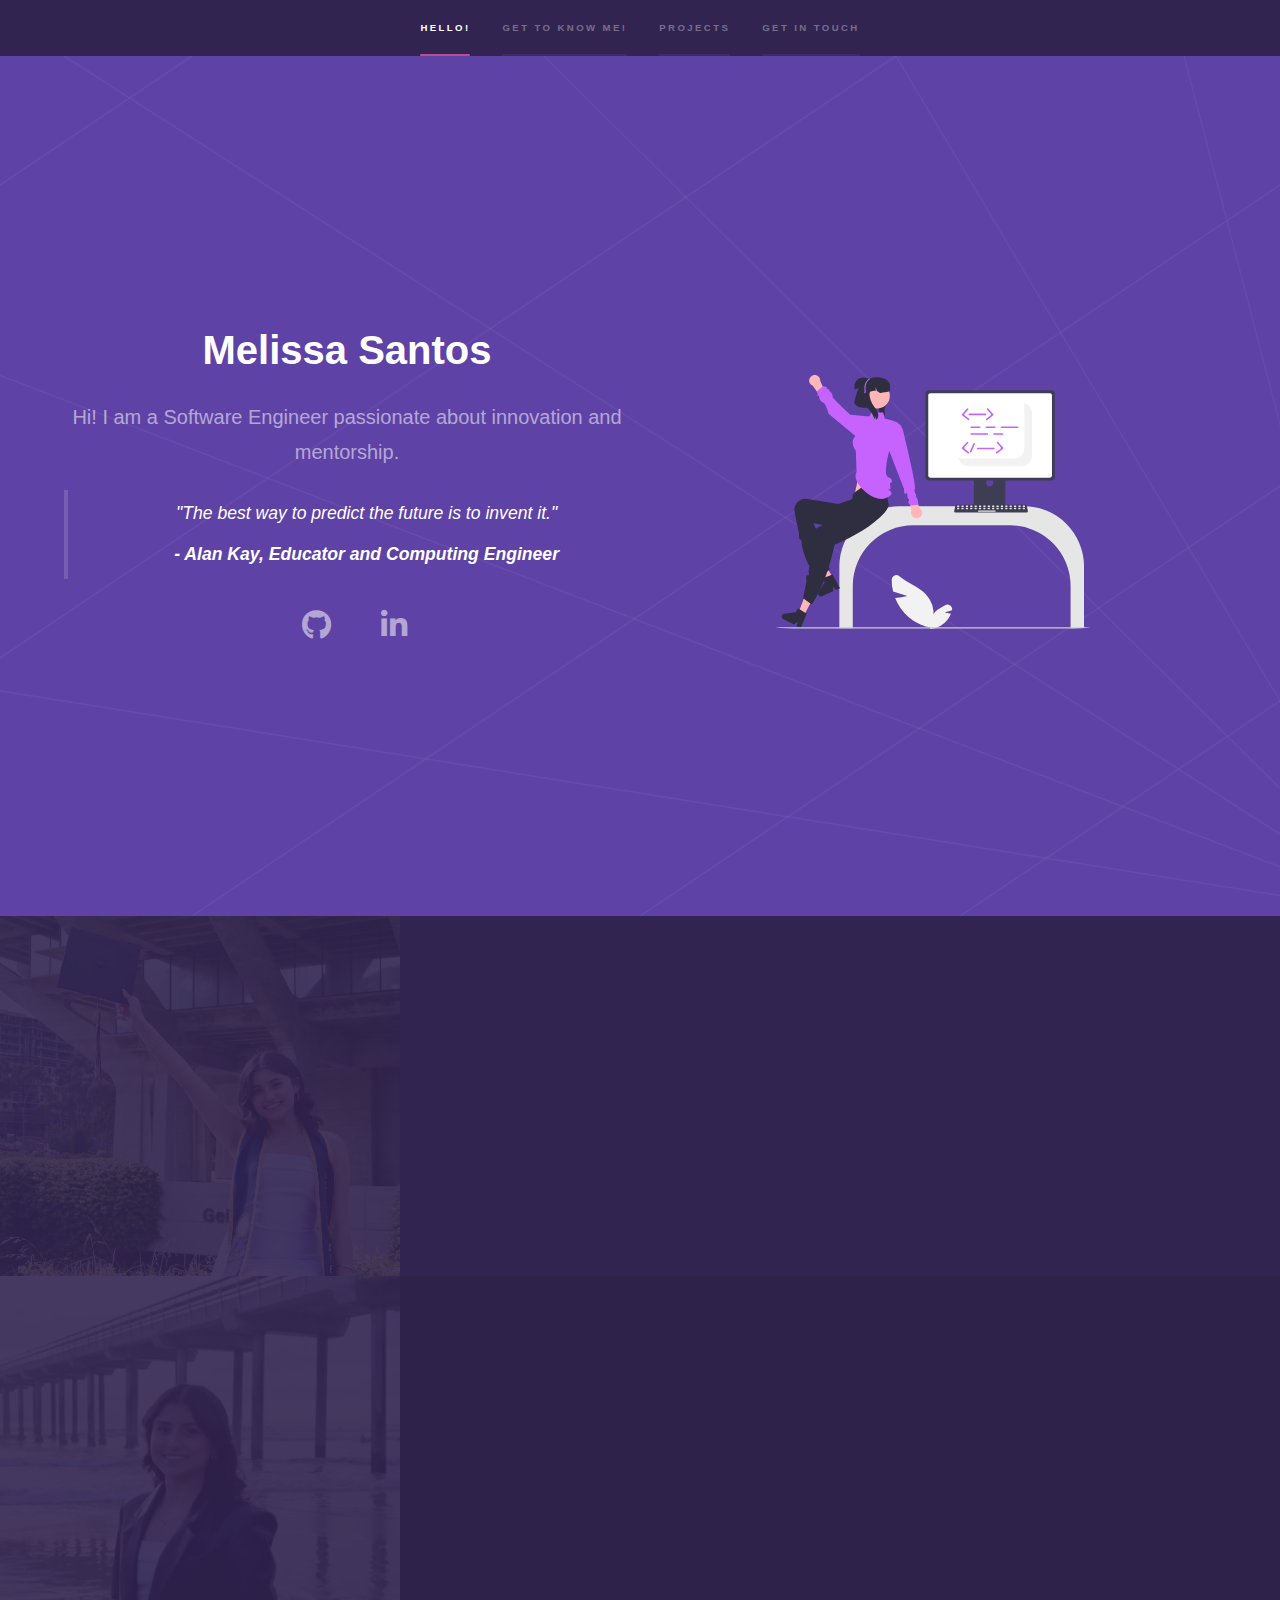
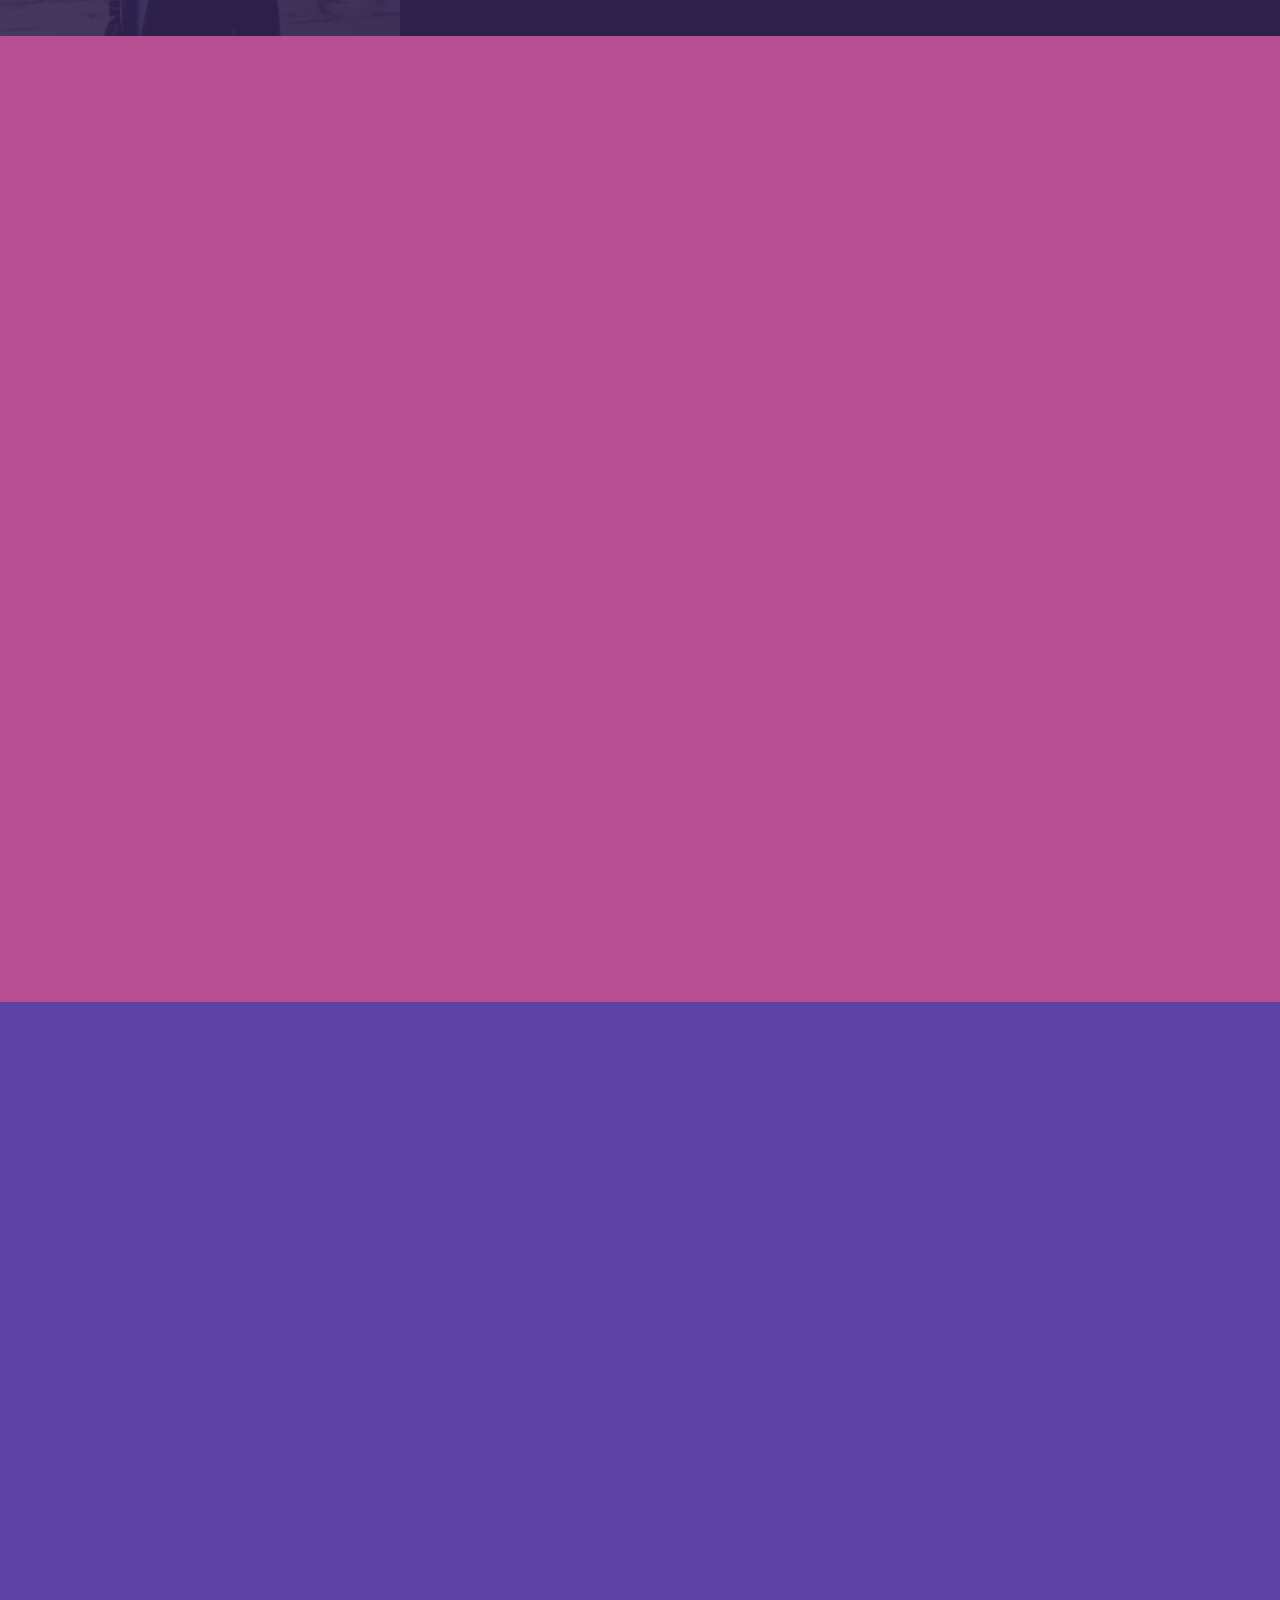
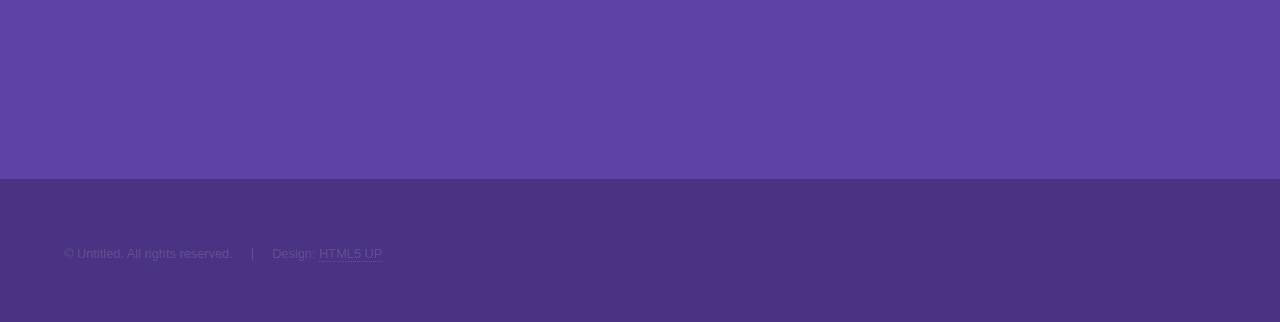
==== commit 44617788: "Update index.html" ====
--- a/index.html
+++ b/index.html
@@ -96,7 +96,7 @@
 				<section id="projects" class="wrapper style3 fade-up">
 					<div class="inner">
 						<h1>Projects</h1>
-						<p>I’m passionate about crafting innovative and user-friendly web applications that solve real-world problems. I’m always eager to explore new technologies and methodologies to stay at the forefront of web development, ensuring that my projects are built on the latest industry standards. </p>
+						<!-- <p>I’m passionate about crafting innovative and user-friendly web applications that solve real-world problems. I’m always eager to explore new technologies and methodologies to stay at the forefront of web development, ensuring that my projects are built on the latest industry standards. </p> -->
 						<p>Here are some of my recent projects:</p>
 						<div class="projects-grid">
 							<!-- Project 1 -->
